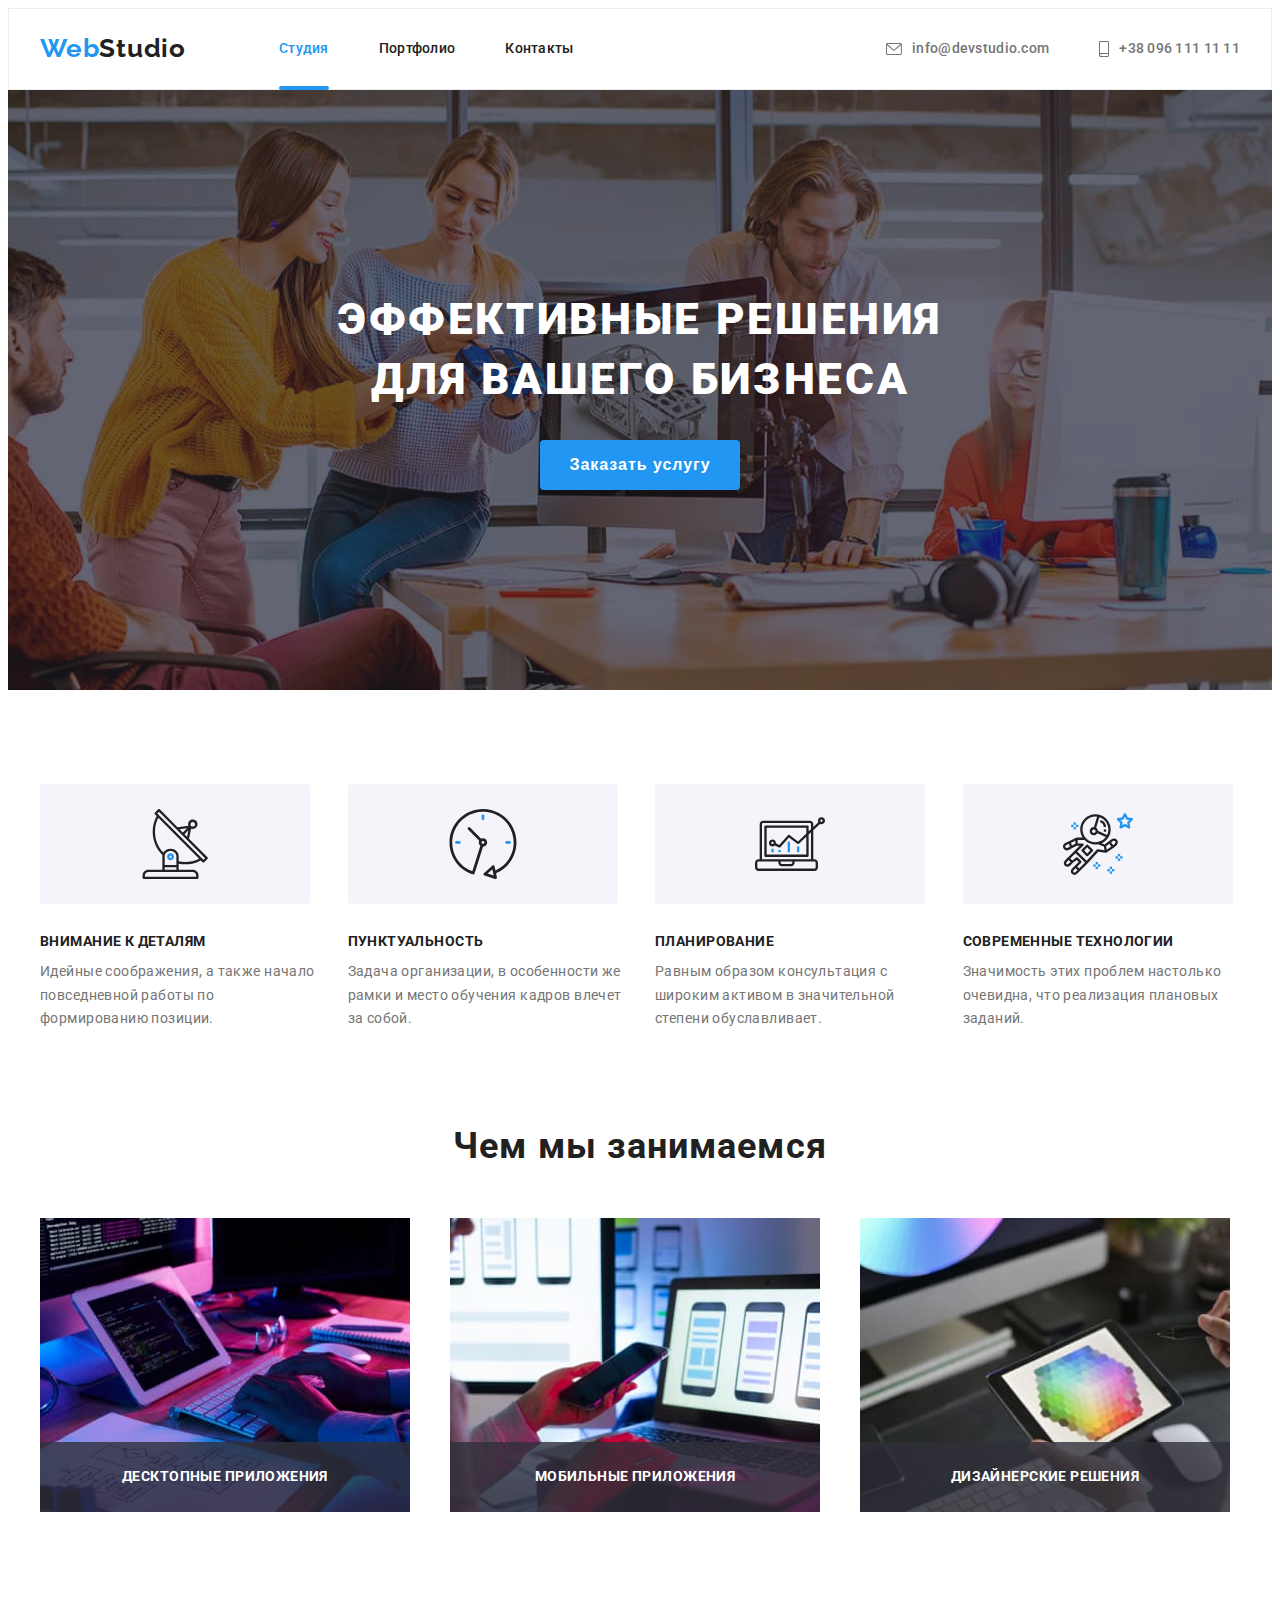
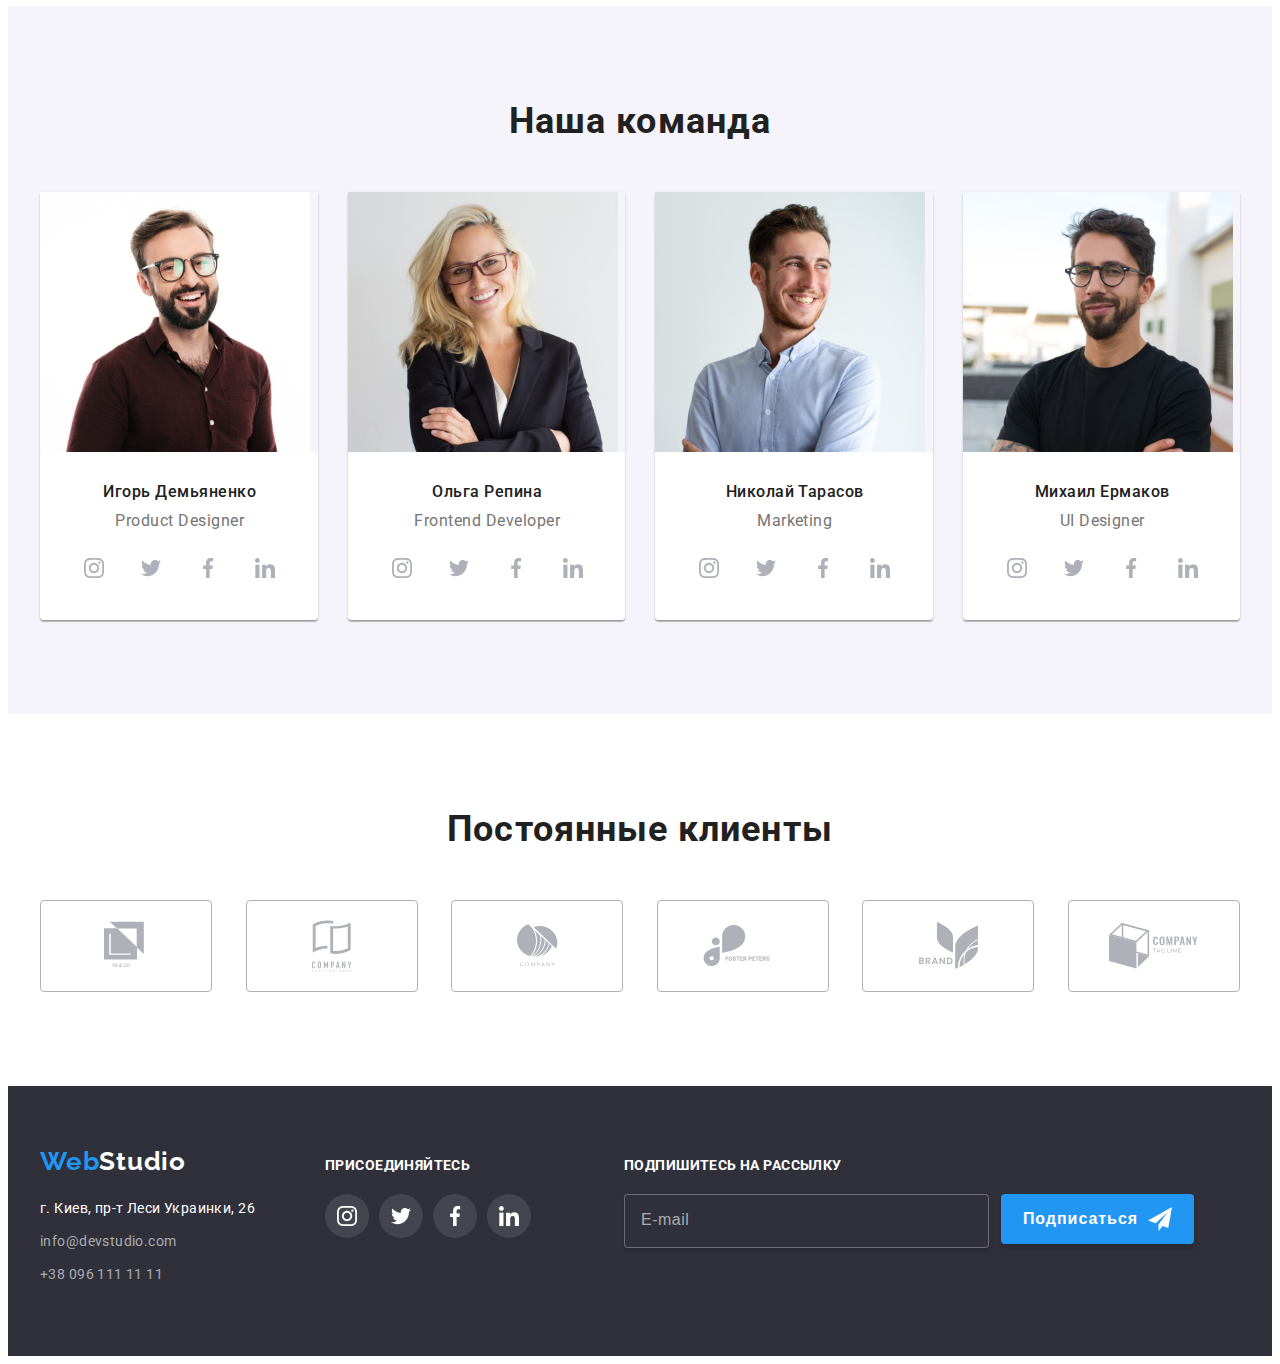
==== index.html @ f20539b7 "ДЗ 8" ====
<!DOCTYPE html>
<html lang="ru">

<head>
    <meta charset="UTF-8">
    <meta name="viewport" content="width=device-width, initial-scale=1.0" />
    <title>Вебстудия</title>
    <link rel="preconnect" href="https://fonts.gstatic.com">
    <link href="https://fonts.googleapis.com/css2?family=Raleway:wght@700&family=Roboto:wght@400;500;700;900&display=swap"
        rel="stylesheet">
    <link rel="stylesheet" href="https://cdnjs.cloudflare.com/ajax/libs/modern-normalize/1.0.0/modern-normalize.min.css"
        integrity="sha512-ISS7cAi1PEhQ8jnbJpJZMd29NlhNj4AWYyLOSp2CE/CsHxTCu+r+t0D2yoJudVrd0/8fTVPUVDzY5Tvli75u/g=="
        crossorigin="anonymous" />
    <link rel="stylesheet" href="./css/main.min.css">
</head>

<body>
    <!--Шапка сайта-->
    <header class="header">
        <div class="header-container container">
            <nav class="navigation">
                <a class="logo logo_theme_light link" href="/" lang="en"><span class="logo_accent-text">Web</span>Studio</a>
                    <ul class="menu list">
                        <li class="menu__item"><a class="menu__link menu__link_current link" href="">Студия</a></li>
                        <li class="menu__item"><a class="menu__link link" href="./portfolio.html">Портфолио</a></li>
                        <li class="menu__item"><a class="menu__link link" href="">Контакты</a></li>
                    </ul>
            </nav>
                <ul class="contact-list list">
                    <li class="contact-list__item menu__item">
                        <a class="contact-list__link link" href="mailto:info@devstudio.com">
                            <svg class="contact-list__logo" width="16px" height="12px">
                                <use href="./images/icons.svg#icon-mail"></use>
                            </svg>  info@devstudio.com</a>
                    </li>
                    <li class="contact-list__item menu__item">
                        <a class="contact-list__link link" href="tel:+380961111111">
                            <svg class="contact-list__logo" width="10px" height="16px">
                                <use href="./images/icons.svg#icon-tel"></use>
                            </svg >  +38 096 111 11 11</a>
                    </li>
                </ul>
        </div>
    </header>
    <main>
        <!--Hero-->
        <section class="hero">
                <div class="container">
                    <h1 class="hero__title">Эффективные решения для вашего бизнеса</h1>
                    <button class="hero__btn button" type="button" data-modal-open>Заказать услугу</button>
                </div>
        </section>
        <!--Преимущества-->
        <section class="features">
            <div class="container">
                <h2 class="visually-hidden">Преимущества</h2>
                <ul class="features__list list">
                    <li class="features__item">
                        <div class="features__icon">
                            <svg class="features__logo">
                                <use href="./images/icons.svg#icon-satellite"></use>
                            </svg>
                        </div>
                        <h3 class="features__subtitle">Внимание к деталям</h3>
                        <p class="features__description">Идейные соображения, а также начало повседневной работы по формированию позиции.</p>
                    </li>
                    <li class="features__item">
                        <div class="features__icon">
                            <svg class="features__logo">
                                <use href="./images/icons.svg#icon-clock"></use>
                            </svg>
                        </div>
                        <h3 class="features__subtitle">Пунктуальность</h3>
                        <p class="features__description">Задача организации, в особенности же рамки и место обучения кадров влечет за собой.</p>
                    </li>
                    <li class="features__item">
                        <div class="features__icon">
                            <svg class="features__logo">
                                <use href="./images/icons.svg#icon-diagram"></use>
                            </svg>
                        </div>
                        <h3 class="features__subtitle">Планирование</h3>
                        <p class="features__description">Равным образом консультация с широким активом в значительной степени обуславливает.</p>
                    </li>
                    <li class="features__item">
                        <div class="features__icon">
                            <svg class="features__logo">
                                <use href="./images/icons.svg#icon-astronaut"></use>
                            </svg>
                        </div>
                        <h3 class="features__subtitle">Современные технологии</h3>
                        <p class="features__description">Значимость этих проблем настолько очевидна, что реализация плановых заданий.</p>
                    </li>
                </ul>
            </div>
        </section>
        <!--Чем мы занимаемся-->
        <section class="services">
            <div class="container">
                <h2 class="services__title title">Чем мы занимаемся</h2>
                    <ul class="services__list list">
                        <li class="services__item">
                            <div class="services__card">
                                <img class="services__img" src="./images/img.jpg" alt="Разработчик пишет код" width="370" height="294">
                                <p class="services__text">Десктопные приложения</p>
                            </div>
                        </li>
                        <li class="services__item">
                            <div class="services__card">
                                <img class="services__img" src="./images/img(1).jpg" alt="Разработчик адаптирует код для телефона" width="370" height="294">
                                <p class="services__text">Мобильные приложения</p>
                            </div>
                        </li>
                        <li class="services__item">
                            <div class="services__card">
                                <img class="services__img" src="./images/img(2).jpg" alt="Разработчик адаптирует код для планшета" width="370" height="294">
                                <p class="services__text">Дизайнерские решения</p>
                            </div>
                        </li>
                    </ul>
            </div>
        </section>
        <!--Наша команда-->
        <section class="team">
            <div class="container">
                <h2 class="team__title title">Наша команда</h2>
                <ul class="team__list list">
                    <li class="team__item">
                        <img class="team__img" src="./images/img(3).jpg" alt="Игорь" width="270" height="260">
                            <div class="card-employee">
                                <h3 class="card-employee__title">Игорь Демьяненко</h3>
                                <p class="card-employee__text" lang="en">Product Designer</p>
                                <ul class="social-list list">
                                    <li class="social-list__item">
                                        <a href="" class="social-list__link">
                                            <svg class="social-list__icon" width="20px" height="20px">
                                                <use href="./images/icons.svg#icon-instagram"></use>
                                            </svg>
                                        </a>
                                    </li>
                                    <li class="social-list__item">
                                        <a href="" class="social-list__link">
                                            <svg class="social-list__icon" width="20px" height="20px">
                                                <use href="./images/icons.svg#icon-twitter"></use>
                                            </svg>
                                        </a>
                                    </li>
                                    <li class="social-list__item">
                                        <a href="" class="social-list__link">
                                            <svg class="social-list__icon" width="20px" height="20px">
                                                <use href="./images/icons.svg#icon-facebook"></use>
                                            </svg>
                                        </a>
                                    </li>
                                    <li class="social-list__item">
                                        <a href="" class="social-list__link">
                                            <svg class="social-list__icon" width="20px" height="20px">
                                                <use href="./images/icons.svg#icon-linkedin"></use>
                                            </svg>
                                        </a>
                                    </li>
                                </ul>
                            </div>
                    </li>
                    <li class="team__item">
                        <img class="team__img" src="./images/img(4).jpg" alt="Ольга" width="270" height="260">
                            <div class="card-employee">
                                <h3 class="card-employee__title">Ольга Репина</h3>
                                <p class="card-employee__text" lang="en">Frontend Developer</p>
                                <ul class="social-list list">
                                    <li class="social-list__item">
                                        <a href="" class="social-list__link">
                                            <svg class="social-list__icon" width="20px" height="20px">
                                                <use href="./images/icons.svg#icon-instagram"></use>
                                            </svg>
                                        </a>
                                    </li>
                                    <li class="social-list__item">
                                        <a href="" class="social-list__link">
                                            <svg class="social-list__icon" width="20px" height="20px">
                                                <use href="./images/icons.svg#icon-twitter"></use>
                                            </svg>
                                        </a>
                                    </li>
                                    <li class="social-list__item">
                                        <a href="" class="social-list__link">
                                            <svg class="social-list__icon" width="20px" height="20px">
                                                <use href="./images/icons.svg#icon-facebook"></use>
                                            </svg>
                                        </a>
                                    </li>
                                    <li class="social-list__item">
                                        <a href="" class="social-list__link">
                                            <svg class="social-list__icon" width="20px" height="20px">
                                                <use href="./images/icons.svg#icon-linkedin"></use>
                                            </svg>
                                        </a>
                                    </li>
                                </ul>
                            </div>
                    </li>
                    <li class="team__item">
                        <img class="team__img" src="./images/img(5).jpg" alt="Николай" width="270" height="260">
                            <div class="card-employee">
                                <h3 class="card-employee__title">Николай Тарасов</h3>
                                <p class="card-employee__text" lang="en">Marketing</p>
                                <ul class="social-list list">
                                    <li class="social-list__item">
                                        <a href="" class="social-list__link">
                                            <svg class="social-list__icon" width="20px" height="20px">
                                                <use href="./images/icons.svg#icon-instagram"></use>
                                            </svg>
                                        </a>
                                    </li>
                                    <li class="social-list__item">
                                        <a href="" class="social-list__link">
                                            <svg class="social-list__icon" width="20px" height="20px">
                                                <use href="./images/icons.svg#icon-twitter"></use>
                                            </svg>
                                        </a>
                                    </li>
                                    <li class="social-list__item">
                                        <a href="" class="social-list__link">
                                            <svg class="social-list__icon" width="20px" height="20px">
                                                <use href="./images/icons.svg#icon-facebook"></use>
                                            </svg>
                                        </a>
                                    </li>
                                    <li class="social-list__item">
                                        <a href="" class="social-list__link">
                                            <svg class="social-list__icon" width="20px" height="20px">
                                                <use href="./images/icons.svg#icon-linkedin"></use>
                                            </svg>
                                        </a>
                                    </li>
                                </ul>
                            </div>
                    </li>
                    <li class="team__item">
                        <img class="team__img" src="./images/img(6).jpg" alt="Михаил" width="270" height="260">
                            <div class="card-employee">
                                <h3 class="card-employee__title">Михаил Ермаков</h3>
                                <p class="card-employee__text" lang="en">UI Designer</p>
                                <ul class="social-list list">
                                    <li class="social-list__item">
                                        <a href="" class="social-list__link">
                                            <svg class="social-list__icon" width="20px" height="20px">
                                                <use href="./images/icons.svg#icon-instagram"></use>
                                            </svg>
                                        </a>
                                    </li>
                                    <li class="social-list__item">
                                        <a href="" class="social-list__link">
                                            <svg class="social-list__icon" width="20px" height="20px">
                                                <use href="./images/icons.svg#icon-twitter"></use>
                                            </svg>
                                        </a>
                                    </li>
                                    <li class="social-list__item">
                                        <a href="" class="social-list__link">
                                            <svg class="social-list__icon" width="20px" height="20px">
                                                <use href="./images/icons.svg#icon-facebook"></use>
                                            </svg>
                                        </a>
                                    </li>
                                    <li class="social-list__item">
                                        <a href="" class="social-list__link">
                                            <svg class="social-list__icon" width="20px" height="20px">
                                                <use href="./images/icons.svg#icon-linkedin"></use>
                                            </svg>
                                        </a>
                                    </li>
                                </ul>
                            </div>
                    </li>
                </ul>
            </div>
        </section>
        <!--Постояныые клиенты-->
        <section class="clients">
            <div class="container">
                <h2 class="clients__title title">Постоянные клиенты</h2>
                <ul class="clients__list list">
                    <li class="clients__item">
                        <a class="clients__link link" href="">
                            <svg class="clients__logo" width="44px" height="50px">
                                <use href="./images/icons.svg#icon-logo-1"></use>
                            </svg>
                        </a>
                    </li>
                    <li class="clients__item">
                        <a class="clients__link link" href="">
                            <svg class="clients__logo" width="40px" height="52px">
                                <use href="./images/icons.svg#icon-logo-2"></use>
                            </svg>
                        </a>
                    </li>
                    <li class="clients__item">
                        <a class="clients__link link" href="">
                            <svg class="clients__logo" width="41px" height="43px">
                                <use href="./images/icons.svg#icon-logo-3"></use>
                            </svg>
                        </a>
                    </li>
                    <li class="clients__item">
                        <a class="clients__link link" href="">
                            <svg class="clients__logo" width="80px" height="42px">
                                <use href="./images/icons.svg#icon-logo-4"></use>
                            </svg>
                        </a>
                    </li>
                    <li class="clients__item">
                        <a class="clients__link link" href="">
                            <svg class="clients__logo" width="59px" height="47px">
                                <use href="./images/icons.svg#icon-logo-5"></use>
                            </svg>
                        </a>
                    </li>
                    <li class="clients__item">
                        <a class="clients__link link" href="">
                            <svg class="clients__logo" width="89px" height="46px">
                                <use href="./images/icons.svg#icon-logo-6"></use>
                            </svg>
                        </a>
                    </li>
                </ul>
            </div>
        </section>
    </main>
    <!--Подвал сайта-->
    <footer class="footer">
        <div class="footer-container container">
            <div class="contacts-section">
                <a class="logo logo_theme_dark link" href="" lang="en"><span class="logo_accent-text">Web</span>Studio</a>
                <address class="address">
                    <ul class="address__list list">
                        <li class="address__item"><a class="address__link address__link_theme-light link" href="https://goo.gl/maps/LXZm2R2SJm3Z9BvE9">г. Киев, пр-т Леси Украинки, 26</a></li>
                        <li class="address__item"><a class="address__link link" href="mailto:info@devstudio.com" lang="en">info@devstudio.com</a></li>
                        <li class="address__item"><a class="address__link link" href="tel:+380961111111">+38 096 111 11 11</a></li>
                    </ul>
                </address> 
            </div>
            <div class="footer-social-list">
                <p class="footer-social-list__text">присоединяйтесь</p>
                <ul class="social-list list">
                    <li class="social-list__item">
                        <a href="" class="social-list__link footer-social-list__link">
                            <svg class="social-list__icon" width="20px" height="20px">
                                <use href="./images/icons.svg#icon-instagram"></use>
                            </svg>
                        </a>
                    </li>
                    <li class="social-list__item">
                        <a href="" class="social-list__link footer-social-list__link">
                            <svg class="social-list__icon" width="20px" height="20px">
                                <use href="./images/icons.svg#icon-twitter"></use>
                            </svg>
                        </a>
                    </li>
                    <li class="social-list__item">
                        <a href="" class="social-list__link footer-social-list__link">
                            <svg class="social-list__icon" width="20px" height="20px">
                                <use href="./images/icons.svg#icon-facebook"></use>
                            </svg>
                        </a>
                    </li>
                    <li class="social-list__item">
                        <a href="" class="social-list__link footer-social-list__link">
                            <svg class="social-list__icon" width="20px" height="20px">
                                <use href="./images/icons.svg#icon-linkedin"></use>
                            </svg>
                        </a>
                    </li>
                </ul>
            </div>
            <div class="form-field">
                <b class="form-field__text">Подпишитесь на рассылку</b>
                <form action="#" class="footer-form">
                    <input type="email" name="footer-user-mail" class="footer-form__input" placeholder="E-mail" required>
                    <button type="submit" class="footer-form__btn hero__btn button">
                        Подписаться
                        <svg class="footer-form__icon" width="24px" height="24px">
                            <use href="./images/icons.svg#icon-send"></use>
                        </svg>
                    </button>
                </form>
            </div>
        </div>
    </footer>
    <div class="backdrop is-hidden" data-modal>
        <div class="modal">
            <button type="button" class="modal__btn-close" data-modal-close>
                <svg class="modal__icon" width="11px" height="11px">
                    <use href="./images/icons.svg#icon-close"></use>
                </svg>
            </button>
            <b class="modal__text">Оставьте свои данные, мы вам перезвоним</b>
            <form action="#" class="modal-form">
                <label class="modal-form__field">
                    Имя
                    <span class="modal-form__input-wrapper">
                        <input type="text" name="user-name" class="modal-form__input" required minlength="2">
                        <svg class="modal-form__icon" width="18px" height="18px">
                            <use href="./images/icons.svg#icon-form-name"></use>
                        </svg>
                    </span>
                </label>
                <label class="modal-form__field">
                    Телефон
                    <span class="modal-form__input-wrapper">
                        <input type="tel" name="user-phone" class="modal-form__input" required pattern="[0-9]{3}-[0-9]{3}-[0-9]{2}-[0-9]{2}"
                            title="096-111-11-11">
                        <svg class="modal-form__icon" width="18px" height="18px">
                            <use href="./images/icons.svg#icon-form-phone"></use>
                        </svg>
                    </span>
                </label>
                <label class="modal-form__field">
                    Почта
                    <span class="modal-form__input-wrapper">
                        <input type="email" name="user-mail" class="modal-form__input" required>
                        <svg class="modal-form__icon" width="18px" height="18px">
                            <use href="./images/icons.svg#icon-form-email"></use>
                        </svg>
                    </span>
                </label>
                <label class="modal-form__field">
                    Комментарий
                    <textarea name="user-message" class="modal-form__message" placeholder="Введите текст"></textarea>
                </label>
                <input type="checkbox" id="user-term" name="user-term" class="modal-form__term visually-hidden">
                <label for="user-term" class="modal-form__check-desc">Соглашаюсь с рассылкой и принимаю <a href="" class="modal-form__link">Условия договора</a></label>
                <button type="submit" class="modal-form__btn hero__btn button">Отправить</button>
            </form>
        </div>
    </div>
    <script src="./js/modal.js"></script>
</body>
</html>
---- css/main.min.css ----
:root{--main-font: "Roboto", sans-serif;--secondary-font: "Raleway", sans-serif;--accent-color: #2196f3;--footer-color: #2f303a;--background-color: #ffffff;--font-color: #212121;--description-color: #757575;--secondary-background: #f5f4fa;--adress-color: rgba(255, 255, 255, 0.6);--border-cards: #eeeeee;--accent-padding-top: 94px;--accent-padding-bottom: 94px;--color-link: #afb1b8;--color-footer-link: rgba(255, 255, 255, 0.1);--color-border-header: #ececec;--color-hover-btn: #188ce8}.visually-hidden{position:absolute !important;clip:rect(1px 1px 1px 1px);clip:rect(1px, 1px, 1px, 1px);padding:0 !important;border:0 !important;height:1px !important;width:1px !important;overflow:hidden}body{font-family:var(--main-font);background-color:var(--background-color)}h1,h2,h3,h4,h5,h6,p{margin:0}ul,ol{margin:0;padding:0}img{display:block}.link{text-decoration:none}.list{list-style:none}.address{font-style:normal}.title{font-weight:700;font-size:36px;line-height:1.17;letter-spacing:0.03em;color:var(--font-color);text-align:center;margin-bottom:50px}.container{width:1200px;margin:0 auto;padding-left:15px;padding-right:15px}.logo{font-family:var(--secondary-font);font-weight:700;font-size:26px;line-height:1.19;letter-spacing:0.03em}.logo_theme_light{padding-top:24px;padding-bottom:25px;margin-right:93px;color:var(--font-color)}.logo_theme_dark{color:var(--background-color)}.logo_accent-text{color:var(--accent-color)}.button{font-size:16px;line-height:1.88;letter-spacing:0.06em;cursor:pointer;border:none;border-radius:4px}.social-list{display:flex;align-items:center;justify-content:space-between;margin-top:16px}.social-list__link{display:flex;justify-content:center;align-items:center;border-radius:50%;width:44px;height:44px;background-color:var(--background-color);fill:var(--color-link);transition:fill 250ms cubic-bezier(0.4, 0, 0.2, 1),background-color 250ms cubic-bezier(0.4, 0, 0.2, 1)}.social-list__link:hover,.social-list__link:focus{fill:var(--background-color);background-color:var(--accent-color)}.backdrop{position:fixed;top:0;left:0;width:100vw;height:100vh;background-color:rgba(0,0,0,0.2);transition:all 250ms cubic-bezier(0.4, 0, 0.2, 1)}.is-hidden{opacity:0;visibility:hidden;pointer-events:none}.modal{position:absolute;top:50%;left:50%;padding:40px;transform:translate(-50%, -50%);height:581px;width:528px;border-radius:4px;background-color:var(--background-color);box-shadow:0px 4px 4px rgba(0,0,0,0.25),0px 1px 3px rgba(0,0,0,0.12),0px 1px 1px rgba(0,0,0,0.14),0px 2px 1px rgba(0,0,0,0.2)}.modal__btn-close{position:absolute;top:8px;right:8px;width:30px;height:30px;background-color:var(--background-color);border:1px solid rgba(0,0,0,0.1);border-radius:50%;cursor:pointer;transition:fill 250ms cubic-bezier(0.4, 0, 0.2, 1)}.modal__btn-close:hover,.modal__btn-close:focus{fill:var(--accent-color)}.modal__text{font-size:20px;font-weight:700;line-height:1.15;letter-spacing:0.03em;text-align:center;color:var(--font-color);padding-bottom:2px}.modal-form{display:flex;flex-direction:column}.modal-form__field{font-size:12px;line-height:1.17;letter-spacing:0.01em;color:var(--description-color);margin-top:10px}.modal-form__input-wrapper{display:block;position:relative;margin-top:4px}.modal-form__input{width:100%;height:40px;border:1px solid rgba(33,33,33,0.2);border-radius:4px;padding-left:42px;transition:border-color 250ms cubic-bezier(0.4, 0, 0.2, 1)}.modal-form__input:focus{outline:none;border-color:var(--accent-color)}.modal-form__icon{position:absolute;display:block;top:50%;left:12px;transform:translateY(-50%);transition:fill 250ms cubic-bezier(0.4, 0, 0.2, 1)}.modal-form__input:focus+.modal-form__icon{fill:var(--accent-color)}.modal-form__message{width:100%;height:120px;border:1px solid rgba(33,33,33,0.2);border-radius:4px;padding:12px 16px;resize:none;margin-top:4px;transition:border-color 250ms cubic-bezier(0.4, 0, 0.2, 1)}.modal-form__message:focus{outline:none;border-color:var(--accent-color)}.modal-form__message::placeholder{font-size:12px;font-weight:400;line-height:1.17;letter-spacing:0.01em;color:rgba(117,117,117,0.5)}.modal-form__check-desc{font-size:14px;line-height:1.71;letter-spacing:0.03em;color:var(--description-color);margin-top:20px;text-align:center}.modal-form__check-desc::before{display:inline-block;content:"";width:16px;height:15px;border:2px solid var(--font-color);border-radius:4px;cursor:pointer;margin-right:8px;transition:border 250ms cubic-bezier(0.4, 0, 0.2, 1)}.modal-form__term:checked+.modal-form__check-desc::before{background-image:url(../images/icon-check.svg);background-color:var(--accent-color);background-position:center;border-color:var(--accent-color);box-shadow:0px 1px 3px rgba(0,0,0,0.12),0px 1px 1px rgba(0,0,0,0.14),0px 2px 1px rgba(0,0,0,0.2)}.modal-form__term:focus+.modal-form__check-desc::before{border:2px solid var(--accent-color)}.modal-form__btn{align-self:center;margin-top:30px}.modal-form__btn:hover,.modal-form__btn:focus{background-color:var(--color-hover-btn)}.modal-form__link{color:var(--accent-color)}.header{border:1px solid var(--color-border-header)}.header-container{display:flex;align-items:center}.navigation{display:flex;align-items:center}.menu{display:flex;align-items:center}.menu__item{position:relative}.menu__item:not(:last-child){margin-right:50px}.menu__link{font-weight:500;font-size:14px;line-height:1.14;letter-spacing:0.02em;color:var(--font-color);padding:32px 0px;display:block;transition:color 250ms cubic-bezier(0.4, 0, 0.2, 1)}.menu__link:hover,.menu__link:focus{color:var(--accent-color)}.menu__link_current{color:var(--accent-color)}.menu__link_current::after{content:"";display:block;position:absolute;left:0;bottom:-1.5px;width:100%;height:4px;background-color:var(--accent-color);border-radius:4px}.contact-list{display:flex;justify-content:center;align-items:center;margin-left:auto}.contact-list__link{display:flex;align-items:center;font-weight:500;font-size:14px;line-height:1.14;letter-spacing:0.02em;color:var(--description-color);padding:32px 0px;transition:color 250ms cubic-bezier(0.4, 0, 0.2, 1)}.contact-list__link:hover,.contact-list__link:focus{color:var(--accent-color)}.contact-list__logo{margin-right:10px;fill:var(--description-color);transition:fill 250ms cubic-bezier(0.4, 0, 0.2, 1)}.contact-list__link:hover .contact-list__logo,.contact-list__link:focus .contact-list__logo{fill:var(--accent-color)}.hero{background-color:var(--footer-color);max-width:1600px;padding-top:200px;padding-bottom:200px;text-align:center;margin-left:auto;margin-right:auto;background-image:linear-gradient(rgba(47,48,58,0.4), rgba(47,48,58,0.4)),url(../images/bg-hero.jpg);background-position:center;background-repeat:no-repeat;background-size:cover;background-color:var(--footer-color)}.hero__title{font-weight:900;font-size:44px;line-height:1.36;letter-spacing:0.06em;color:var(--background-color);text-transform:uppercase;width:696px;margin:0 auto;margin-bottom:30px}.hero__btn{display:inline-block;font-weight:700;background-color:var(--accent-color);color:var(--background-color);height:50px;width:200px;left:700px;top:430px;box-shadow:0px 4px 4px 0px rgba(0,0,0,0.15);transition:background-color 250ms cubic-bezier(0.4, 0, 0.2, 1)}.hero__btn:hover,.hero__btn:focus{background-color:var(--color-hover-btn)}.features{padding-top:var(--accent-padding-top);padding-bottom:47px}.features__list{display:flex;align-items:center;margin-left:-30px;margin-top:-30px}.features__item{flex-basis:calc(100% / 4 - 30px);margin-left:30px;margin-top:30px}.features__icon{display:flex;justify-content:center;align-items:center;width:270px;height:120px;background:var(--secondary-background);border-radius:4px;margin-bottom:30px}.features__logo{height:70px;width:70px}.features__subtitle{text-transform:uppercase;font-weight:700;font-size:14px;line-height:1.14;letter-spacing:0.03em;color:var(--font-color);margin-bottom:10px}.features__description{font-size:14px;line-height:1.71;letter-spacing:0.03em;color:var(--description-color)}.services{padding-top:47px;padding-bottom:var(--accent-padding-bottom)}.services__list{display:flex;align-items:center;margin-left:-30px;margin-top:-30px}.services__item{flex-basis:calc(100% / 3 - 30px);margin-left:30px;margin-top:30px}.services__card{position:relative}.services__text{display:flex;justify-content:center;align-items:center;position:absolute;width:370px;height:70px;bottom:0;left:0;background-color:rgba(47,48,58,0.8);color:var(--background-color);font-size:14px;font-weight:700;line-height:1.14;letter-spacing:0.03em;text-transform:uppercase}.team{background-color:var(--secondary-background);padding-top:94px;padding-bottom:var(--accent-padding-bottom)}.team__list{display:flex;align-items:center;margin-left:-30px;margin-top:-30px}.team__item{flex-basis:calc(100% / 4 - 30px);margin-left:30px;margin-top:30px;box-shadow:0px 1px 3px rgba(0,0,0,0.12),0px 1px 1px rgba(0,0,0,0.14),0px 2px 1px rgba(0,0,0,0.2);border-radius:0px 0px 4px 4px}.card-employee{padding:30px 30px 30px 32px;text-align:center;background-color:var(--background-color);border-radius:4px}.card-employee__title{font-weight:500;font-size:16px;line-height:1.19;letter-spacing:0.03em;color:var(--font-color);margin-bottom:10px}.card-employee__text{font-size:16px;line-height:1.19;letter-spacing:0.03em;color:var(--description-color)}.clients{padding-top:var(--accent-padding-top);padding-bottom:var(--accent-padding-bottom)}.clients__list{display:flex;justify-content:space-between;align-items:center;margin-top:50px}.clients__link{display:flex;justify-content:center;align-items:center;width:170px;height:90px;background-color:var(--background-color);border:1px solid var(--color-link);border-radius:4px;fill:var(--color-link);transition:fill 250ms cubic-bezier(0.4, 0, 0.2, 1),border 250ms cubic-bezier(0.4, 0, 0.2, 1)}.clients__link:hover,.clients__link:focus{border:1px solid var(--accent-color);fill:var(--accent-color)}.footer{background-color:var(--footer-color);padding-top:60px;padding-bottom:60px}.footer-container{display:flex;align-items:baseline}.address__list{margin-top:20px}.address__item{margin-bottom:9px}.address__link{font-size:14px;line-height:1.71;letter-spacing:0.03em;color:var(--adress-color);transition:color 250ms cubic-bezier(0.4, 0, 0.2, 1)}.address__link:hover,.address__link:focus{color:var(--accent-color)}.address__link_theme-light{color:var(--background-color);transition:color 250ms cubic-bezier(0.4, 0, 0.2, 1)}.address__link_theme-light:hover,.address__link_theme-light:focus{color:var(--accent-color)}.footer-social-list{width:206px;height:80px;margin-left:70px}.footer-social-list__text{font-size:14px;font-weight:700;line-height:1.14;letter-spacing:0.03em;color:var(--background-color);margin-bottom:20px;text-transform:uppercase}.footer-social-list__link{background-color:var(--color-footer-link);fill:var(--background-color)}.form-field{height:86px;width:570px;margin-left:93px}.form-field__text{display:block;font-size:14px;font-weight:700;line-height:1.14;letter-spacing:0.03em;color:var(--background-color);text-transform:uppercase}.footer-form{display:flex;margin-top:20px}.footer-form__input{width:358px;height:50px;border:1px solid rgba(255,255,255,0.3);box-shadow:0px 4px 4px rgba(0,0,0,0.15);border-radius:4px;background-color:var(--footer-color);margin-right:12px;padding-left:16px;color:var(--adress-color)}.footer-form__input::placeholder{font-size:16px;font-weight:400;line-height:1.25;letter-spacing:0.03em;color:var(--adress-color)}.footer-form__btn{display:flex;justify-content:center;align-items:center}.footer-form__icon{fill:var(--background-color);margin-left:10px}
/*# sourceMappingURL=main.min.css.map */
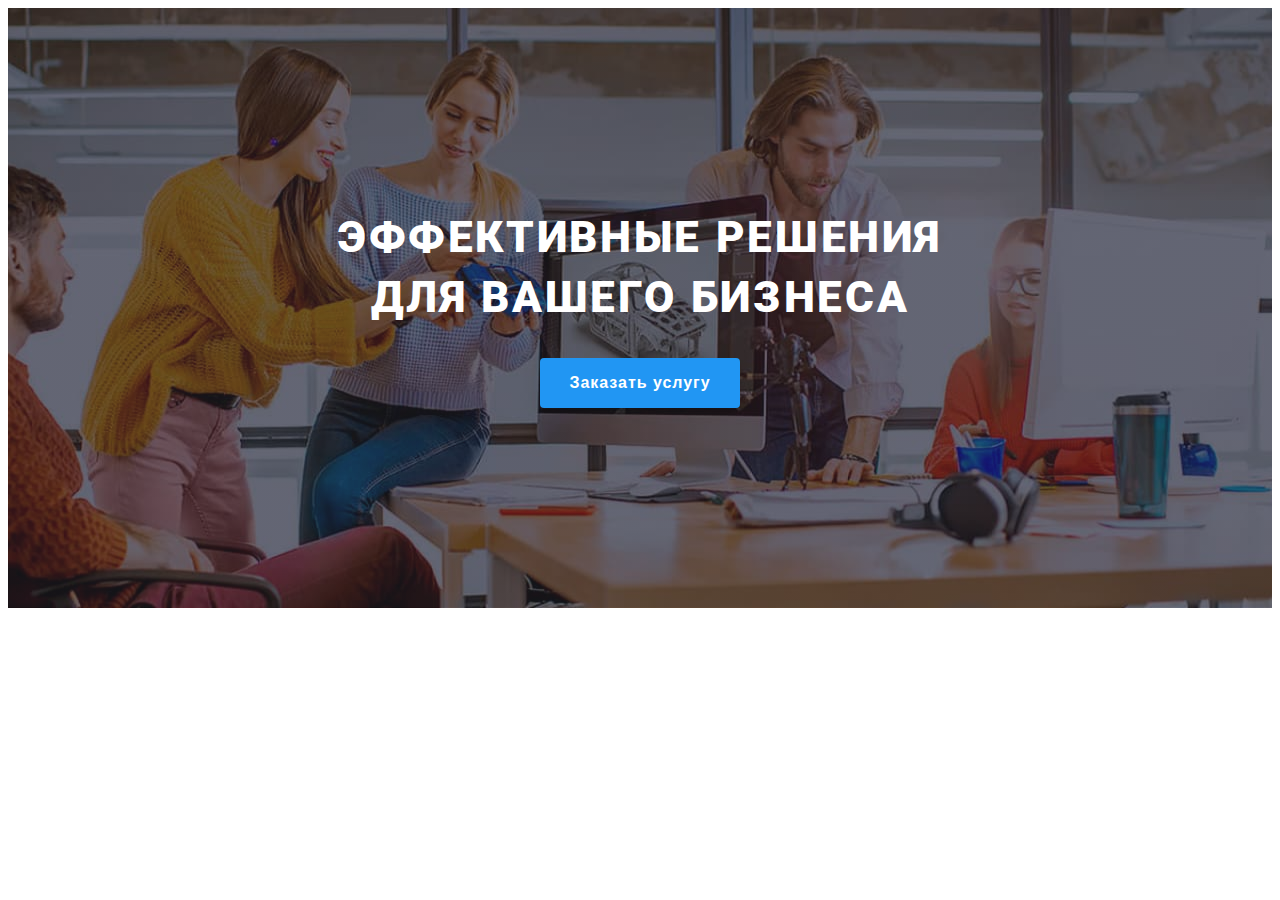
==== commit ddbbbc6b: "ДЗ 8" ====
--- a/index.html
+++ b/index.html
@@ -16,7 +16,7 @@
 
 <body>
     <!--Шапка сайта-->
-    <header class="header">
+    <!-- <header class="header">
         <div class="header-container container">
             <nav class="navigation">
                 <a class="logo logo_theme_light link" href="/" lang="en"><span class="logo_accent-text">Web</span>Studio</a>
@@ -41,7 +41,7 @@
                     </li>
                 </ul>
         </div>
-    </header>
+    </header> -->
     <main>
         <!--Hero-->
         <section class="hero">
@@ -51,7 +51,7 @@
                 </div>
         </section>
         <!--Преимущества-->
-        <section class="features">
+        <!-- <section class="features">
             <div class="container">
                 <h2 class="visually-hidden">Преимущества</h2>
                 <ul class="features__list list">
@@ -93,9 +93,9 @@
                     </li>
                 </ul>
             </div>
-        </section>
+        </section> -->
         <!--Чем мы занимаемся-->
-        <section class="services">
+        <!-- <section class="services">
             <div class="container">
                 <h2 class="services__title title">Чем мы занимаемся</h2>
                     <ul class="services__list list">
@@ -119,9 +119,9 @@
                         </li>
                     </ul>
             </div>
-        </section>
+        </section> -->
         <!--Наша команда-->
-        <section class="team">
+        <!-- <section class="team">
             <div class="container">
                 <h2 class="team__title title">Наша команда</h2>
                 <ul class="team__list list">
@@ -275,9 +275,9 @@
                     </li>
                 </ul>
             </div>
-        </section>
+        </section> -->
         <!--Постояныые клиенты-->
-        <section class="clients">
+        <!-- <section class="clients">
             <div class="container">
                 <h2 class="clients__title title">Постоянные клиенты</h2>
                 <ul class="clients__list list">
@@ -326,9 +326,9 @@
                 </ul>
             </div>
         </section>
-    </main>
+    </main> -->
     <!--Подвал сайта-->
-    <footer class="footer">
+    <!-- <footer class="footer">
         <div class="footer-container container">
             <div class="contacts-section">
                 <a class="logo logo_theme_dark link" href="" lang="en"><span class="logo_accent-text">Web</span>Studio</a>
@@ -386,8 +386,8 @@
                 </form>
             </div>
         </div>
-    </footer>
-    <div class="backdrop is-hidden" data-modal>
+    </footer> -->
+    <!-- <div class="backdrop is-hidden" data-modal>
         <div class="modal">
             <button type="button" class="modal__btn-close" data-modal-close>
                 <svg class="modal__icon" width="11px" height="11px">
@@ -433,7 +433,7 @@
                 <button type="submit" class="modal-form__btn hero__btn button">Отправить</button>
             </form>
         </div>
-    </div>
+    </div> -->
     <script src="./js/modal.js"></script>
 </body>
 </html>--- a/css/main.min.css
+++ b/css/main.min.css
@@ -1,2 +1,2 @@
-:root{--main-font: "Roboto", sans-serif;--secondary-font: "Raleway", sans-serif;--accent-color: #2196f3;--footer-color: #2f303a;--background-color: #ffffff;--font-color: #212121;--description-color: #757575;--secondary-background: #f5f4fa;--adress-color: rgba(255, 255, 255, 0.6);--border-cards: #eeeeee;--accent-padding-top: 94px;--accent-padding-bottom: 94px;--color-link: #afb1b8;--color-footer-link: rgba(255, 255, 255, 0.1);--color-border-header: #ececec;--color-hover-btn: #188ce8}.visually-hidden{position:absolute !important;clip:rect(1px 1px 1px 1px);clip:rect(1px, 1px, 1px, 1px);padding:0 !important;border:0 !important;height:1px !important;width:1px !important;overflow:hidden}body{font-family:var(--main-font);background-color:var(--background-color)}h1,h2,h3,h4,h5,h6,p{margin:0}ul,ol{margin:0;padding:0}img{display:block}.link{text-decoration:none}.list{list-style:none}.address{font-style:normal}.title{font-weight:700;font-size:36px;line-height:1.17;letter-spacing:0.03em;color:var(--font-color);text-align:center;margin-bottom:50px}.container{width:1200px;margin:0 auto;padding-left:15px;padding-right:15px}.logo{font-family:var(--secondary-font);font-weight:700;font-size:26px;line-height:1.19;letter-spacing:0.03em}.logo_theme_light{padding-top:24px;padding-bottom:25px;margin-right:93px;color:var(--font-color)}.logo_theme_dark{color:var(--background-color)}.logo_accent-text{color:var(--accent-color)}.button{font-size:16px;line-height:1.88;letter-spacing:0.06em;cursor:pointer;border:none;border-radius:4px}.social-list{display:flex;align-items:center;justify-content:space-between;margin-top:16px}.social-list__link{display:flex;justify-content:center;align-items:center;border-radius:50%;width:44px;height:44px;background-color:var(--background-color);fill:var(--color-link);transition:fill 250ms cubic-bezier(0.4, 0, 0.2, 1),background-color 250ms cubic-bezier(0.4, 0, 0.2, 1)}.social-list__link:hover,.social-list__link:focus{fill:var(--background-color);background-color:var(--accent-color)}.backdrop{position:fixed;top:0;left:0;width:100vw;height:100vh;background-color:rgba(0,0,0,0.2);transition:all 250ms cubic-bezier(0.4, 0, 0.2, 1)}.is-hidden{opacity:0;visibility:hidden;pointer-events:none}.modal{position:absolute;top:50%;left:50%;padding:40px;transform:translate(-50%, -50%);height:581px;width:528px;border-radius:4px;background-color:var(--background-color);box-shadow:0px 4px 4px rgba(0,0,0,0.25),0px 1px 3px rgba(0,0,0,0.12),0px 1px 1px rgba(0,0,0,0.14),0px 2px 1px rgba(0,0,0,0.2)}.modal__btn-close{position:absolute;top:8px;right:8px;width:30px;height:30px;background-color:var(--background-color);border:1px solid rgba(0,0,0,0.1);border-radius:50%;cursor:pointer;transition:fill 250ms cubic-bezier(0.4, 0, 0.2, 1)}.modal__btn-close:hover,.modal__btn-close:focus{fill:var(--accent-color)}.modal__text{font-size:20px;font-weight:700;line-height:1.15;letter-spacing:0.03em;text-align:center;color:var(--font-color);padding-bottom:2px}.modal-form{display:flex;flex-direction:column}.modal-form__field{font-size:12px;line-height:1.17;letter-spacing:0.01em;color:var(--description-color);margin-top:10px}.modal-form__input-wrapper{display:block;position:relative;margin-top:4px}.modal-form__input{width:100%;height:40px;border:1px solid rgba(33,33,33,0.2);border-radius:4px;padding-left:42px;transition:border-color 250ms cubic-bezier(0.4, 0, 0.2, 1)}.modal-form__input:focus{outline:none;border-color:var(--accent-color)}.modal-form__icon{position:absolute;display:block;top:50%;left:12px;transform:translateY(-50%);transition:fill 250ms cubic-bezier(0.4, 0, 0.2, 1)}.modal-form__input:focus+.modal-form__icon{fill:var(--accent-color)}.modal-form__message{width:100%;height:120px;border:1px solid rgba(33,33,33,0.2);border-radius:4px;padding:12px 16px;resize:none;margin-top:4px;transition:border-color 250ms cubic-bezier(0.4, 0, 0.2, 1)}.modal-form__message:focus{outline:none;border-color:var(--accent-color)}.modal-form__message::placeholder{font-size:12px;font-weight:400;line-height:1.17;letter-spacing:0.01em;color:rgba(117,117,117,0.5)}.modal-form__check-desc{font-size:14px;line-height:1.71;letter-spacing:0.03em;color:var(--description-color);margin-top:20px;text-align:center}.modal-form__check-desc::before{display:inline-block;content:"";width:16px;height:15px;border:2px solid var(--font-color);border-radius:4px;cursor:pointer;margin-right:8px;transition:border 250ms cubic-bezier(0.4, 0, 0.2, 1)}.modal-form__term:checked+.modal-form__check-desc::before{background-image:url(../images/icon-check.svg);background-color:var(--accent-color);background-position:center;border-color:var(--accent-color);box-shadow:0px 1px 3px rgba(0,0,0,0.12),0px 1px 1px rgba(0,0,0,0.14),0px 2px 1px rgba(0,0,0,0.2)}.modal-form__term:focus+.modal-form__check-desc::before{border:2px solid var(--accent-color)}.modal-form__btn{align-self:center;margin-top:30px}.modal-form__btn:hover,.modal-form__btn:focus{background-color:var(--color-hover-btn)}.modal-form__link{color:var(--accent-color)}.header{border:1px solid var(--color-border-header)}.header-container{display:flex;align-items:center}.navigation{display:flex;align-items:center}.menu{display:flex;align-items:center}.menu__item{position:relative}.menu__item:not(:last-child){margin-right:50px}.menu__link{font-weight:500;font-size:14px;line-height:1.14;letter-spacing:0.02em;color:var(--font-color);padding:32px 0px;display:block;transition:color 250ms cubic-bezier(0.4, 0, 0.2, 1)}.menu__link:hover,.menu__link:focus{color:var(--accent-color)}.menu__link_current{color:var(--accent-color)}.menu__link_current::after{content:"";display:block;position:absolute;left:0;bottom:-1.5px;width:100%;height:4px;background-color:var(--accent-color);border-radius:4px}.contact-list{display:flex;justify-content:center;align-items:center;margin-left:auto}.contact-list__link{display:flex;align-items:center;font-weight:500;font-size:14px;line-height:1.14;letter-spacing:0.02em;color:var(--description-color);padding:32px 0px;transition:color 250ms cubic-bezier(0.4, 0, 0.2, 1)}.contact-list__link:hover,.contact-list__link:focus{color:var(--accent-color)}.contact-list__logo{margin-right:10px;fill:var(--description-color);transition:fill 250ms cubic-bezier(0.4, 0, 0.2, 1)}.contact-list__link:hover .contact-list__logo,.contact-list__link:focus .contact-list__logo{fill:var(--accent-color)}.hero{background-color:var(--footer-color);max-width:1600px;padding-top:200px;padding-bottom:200px;text-align:center;margin-left:auto;margin-right:auto;background-image:linear-gradient(rgba(47,48,58,0.4), rgba(47,48,58,0.4)),url(../images/bg-hero.jpg);background-position:center;background-repeat:no-repeat;background-size:cover;background-color:var(--footer-color)}.hero__title{font-weight:900;font-size:44px;line-height:1.36;letter-spacing:0.06em;color:var(--background-color);text-transform:uppercase;width:696px;margin:0 auto;margin-bottom:30px}.hero__btn{display:inline-block;font-weight:700;background-color:var(--accent-color);color:var(--background-color);height:50px;width:200px;left:700px;top:430px;box-shadow:0px 4px 4px 0px rgba(0,0,0,0.15);transition:background-color 250ms cubic-bezier(0.4, 0, 0.2, 1)}.hero__btn:hover,.hero__btn:focus{background-color:var(--color-hover-btn)}.features{padding-top:var(--accent-padding-top);padding-bottom:47px}.features__list{display:flex;align-items:center;margin-left:-30px;margin-top:-30px}.features__item{flex-basis:calc(100% / 4 - 30px);margin-left:30px;margin-top:30px}.features__icon{display:flex;justify-content:center;align-items:center;width:270px;height:120px;background:var(--secondary-background);border-radius:4px;margin-bottom:30px}.features__logo{height:70px;width:70px}.features__subtitle{text-transform:uppercase;font-weight:700;font-size:14px;line-height:1.14;letter-spacing:0.03em;color:var(--font-color);margin-bottom:10px}.features__description{font-size:14px;line-height:1.71;letter-spacing:0.03em;color:var(--description-color)}.services{padding-top:47px;padding-bottom:var(--accent-padding-bottom)}.services__list{display:flex;align-items:center;margin-left:-30px;margin-top:-30px}.services__item{flex-basis:calc(100% / 3 - 30px);margin-left:30px;margin-top:30px}.services__card{position:relative}.services__text{display:flex;justify-content:center;align-items:center;position:absolute;width:370px;height:70px;bottom:0;left:0;background-color:rgba(47,48,58,0.8);color:var(--background-color);font-size:14px;font-weight:700;line-height:1.14;letter-spacing:0.03em;text-transform:uppercase}.team{background-color:var(--secondary-background);padding-top:94px;padding-bottom:var(--accent-padding-bottom)}.team__list{display:flex;align-items:center;margin-left:-30px;margin-top:-30px}.team__item{flex-basis:calc(100% / 4 - 30px);margin-left:30px;margin-top:30px;box-shadow:0px 1px 3px rgba(0,0,0,0.12),0px 1px 1px rgba(0,0,0,0.14),0px 2px 1px rgba(0,0,0,0.2);border-radius:0px 0px 4px 4px}.card-employee{padding:30px 30px 30px 32px;text-align:center;background-color:var(--background-color);border-radius:4px}.card-employee__title{font-weight:500;font-size:16px;line-height:1.19;letter-spacing:0.03em;color:var(--font-color);margin-bottom:10px}.card-employee__text{font-size:16px;line-height:1.19;letter-spacing:0.03em;color:var(--description-color)}.clients{padding-top:var(--accent-padding-top);padding-bottom:var(--accent-padding-bottom)}.clients__list{display:flex;justify-content:space-between;align-items:center;margin-top:50px}.clients__link{display:flex;justify-content:center;align-items:center;width:170px;height:90px;background-color:var(--background-color);border:1px solid var(--color-link);border-radius:4px;fill:var(--color-link);transition:fill 250ms cubic-bezier(0.4, 0, 0.2, 1),border 250ms cubic-bezier(0.4, 0, 0.2, 1)}.clients__link:hover,.clients__link:focus{border:1px solid var(--accent-color);fill:var(--accent-color)}.footer{background-color:var(--footer-color);padding-top:60px;padding-bottom:60px}.footer-container{display:flex;align-items:baseline}.address__list{margin-top:20px}.address__item{margin-bottom:9px}.address__link{font-size:14px;line-height:1.71;letter-spacing:0.03em;color:var(--adress-color);transition:color 250ms cubic-bezier(0.4, 0, 0.2, 1)}.address__link:hover,.address__link:focus{color:var(--accent-color)}.address__link_theme-light{color:var(--background-color);transition:color 250ms cubic-bezier(0.4, 0, 0.2, 1)}.address__link_theme-light:hover,.address__link_theme-light:focus{color:var(--accent-color)}.footer-social-list{width:206px;height:80px;margin-left:70px}.footer-social-list__text{font-size:14px;font-weight:700;line-height:1.14;letter-spacing:0.03em;color:var(--background-color);margin-bottom:20px;text-transform:uppercase}.footer-social-list__link{background-color:var(--color-footer-link);fill:var(--background-color)}.form-field{height:86px;width:570px;margin-left:93px}.form-field__text{display:block;font-size:14px;font-weight:700;line-height:1.14;letter-spacing:0.03em;color:var(--background-color);text-transform:uppercase}.footer-form{display:flex;margin-top:20px}.footer-form__input{width:358px;height:50px;border:1px solid rgba(255,255,255,0.3);box-shadow:0px 4px 4px rgba(0,0,0,0.15);border-radius:4px;background-color:var(--footer-color);margin-right:12px;padding-left:16px;color:var(--adress-color)}.footer-form__input::placeholder{font-size:16px;font-weight:400;line-height:1.25;letter-spacing:0.03em;color:var(--adress-color)}.footer-form__btn{display:flex;justify-content:center;align-items:center}.footer-form__icon{fill:var(--background-color);margin-left:10px}
+:root{--main-font: "Roboto", sans-serif;--secondary-font: "Raleway", sans-serif;--accent-color: #2196f3;--footer-color: #2f303a;--background-color: #ffffff;--font-color: #212121;--description-color: #757575;--secondary-background: #f5f4fa;--adress-color: rgba(255, 255, 255, 0.6);--border-cards: #eeeeee;--accent-padding-top: 94px;--accent-padding-bottom: 94px;--color-link: #afb1b8;--color-footer-link: rgba(255, 255, 255, 0.1);--color-border-header: #ececec;--color-hover-btn: #188ce8}.visually-hidden{position:absolute !important;clip:rect(1px 1px 1px 1px);clip:rect(1px, 1px, 1px, 1px);padding:0 !important;border:0 !important;height:1px !important;width:1px !important;overflow:hidden}body{font-family:var(--main-font);background-color:var(--background-color)}h1,h2,h3,h4,h5,h6,p{margin:0}ul,ol{margin:0;padding:0}img{display:block}.link{text-decoration:none}.list{list-style:none}.address{font-style:normal}.title{font-weight:700;font-size:36px;line-height:1.17;letter-spacing:0.03em;color:var(--font-color);text-align:center;margin-bottom:50px}.container{width:100%;padding-left:15px;padding-right:15px}@media screen and (min-width: 480px){.container{width:450px;margin:0 auto}}@media screen and (min-width: 768px){.container{width:738px}}@media screen and (min-width: 1200px){.container{width:1170px}}.logo{font-family:var(--secondary-font);font-weight:700;font-size:26px;line-height:1.19;letter-spacing:0.03em}.logo_theme_light{padding-top:24px;padding-bottom:25px;margin-right:93px;color:var(--font-color)}.logo_theme_dark{color:var(--background-color)}.logo_accent-text{color:var(--accent-color)}.button{font-size:16px;line-height:1.88;letter-spacing:0.06em;cursor:pointer;border:none;border-radius:4px}.social-list{display:flex;align-items:center;justify-content:space-between;margin-top:16px}.social-list__link{display:flex;justify-content:center;align-items:center;border-radius:50%;width:44px;height:44px;background-color:var(--background-color);fill:var(--color-link);transition:fill 250ms cubic-bezier(0.4, 0, 0.2, 1),background-color 250ms cubic-bezier(0.4, 0, 0.2, 1)}.social-list__link:hover,.social-list__link:focus{fill:var(--background-color);background-color:var(--accent-color)}.backdrop{position:fixed;top:0;left:0;width:100vw;height:100vh;background-color:rgba(0,0,0,0.2);transition:all 250ms cubic-bezier(0.4, 0, 0.2, 1)}.is-hidden{opacity:0;visibility:hidden;pointer-events:none}.modal{position:absolute;top:50%;left:50%;padding:40px;transform:translate(-50%, -50%);height:581px;width:528px;border-radius:4px;background-color:var(--background-color);box-shadow:0px 4px 4px rgba(0,0,0,0.25),0px 1px 3px rgba(0,0,0,0.12),0px 1px 1px rgba(0,0,0,0.14),0px 2px 1px rgba(0,0,0,0.2)}.modal__btn-close{position:absolute;top:8px;right:8px;width:30px;height:30px;background-color:var(--background-color);border:1px solid rgba(0,0,0,0.1);border-radius:50%;cursor:pointer;transition:fill 250ms cubic-bezier(0.4, 0, 0.2, 1)}.modal__btn-close:hover,.modal__btn-close:focus{fill:var(--accent-color)}.modal__text{font-size:20px;font-weight:700;line-height:1.15;letter-spacing:0.03em;text-align:center;color:var(--font-color);padding-bottom:2px}.modal-form{display:flex;flex-direction:column}.modal-form__field{font-size:12px;line-height:1.17;letter-spacing:0.01em;color:var(--description-color);margin-top:10px}.modal-form__input-wrapper{display:block;position:relative;margin-top:4px}.modal-form__input{width:100%;height:40px;border:1px solid rgba(33,33,33,0.2);border-radius:4px;padding-left:42px;transition:border-color 250ms cubic-bezier(0.4, 0, 0.2, 1)}.modal-form__input:focus{outline:none;border-color:var(--accent-color)}.modal-form__icon{position:absolute;display:block;top:50%;left:12px;transform:translateY(-50%);transition:fill 250ms cubic-bezier(0.4, 0, 0.2, 1)}.modal-form__input:focus+.modal-form__icon{fill:var(--accent-color)}.modal-form__message{width:100%;height:120px;border:1px solid rgba(33,33,33,0.2);border-radius:4px;padding:12px 16px;resize:none;margin-top:4px;transition:border-color 250ms cubic-bezier(0.4, 0, 0.2, 1)}.modal-form__message:focus{outline:none;border-color:var(--accent-color)}.modal-form__message::placeholder{font-size:12px;font-weight:400;line-height:1.17;letter-spacing:0.01em;color:rgba(117,117,117,0.5)}.modal-form__check-desc{font-size:14px;line-height:1.71;letter-spacing:0.03em;color:var(--description-color);margin-top:20px;text-align:center}.modal-form__check-desc::before{display:inline-block;content:"";width:16px;height:15px;border:2px solid var(--font-color);border-radius:4px;cursor:pointer;margin-right:8px;transition:border 250ms cubic-bezier(0.4, 0, 0.2, 1)}.modal-form__term:checked+.modal-form__check-desc::before{background-image:url(../images/icon-check.svg);background-color:var(--accent-color);background-position:center;border-color:var(--accent-color);box-shadow:0px 1px 3px rgba(0,0,0,0.12),0px 1px 1px rgba(0,0,0,0.14),0px 2px 1px rgba(0,0,0,0.2)}.modal-form__term:focus+.modal-form__check-desc::before{border:2px solid var(--accent-color)}.modal-form__btn{align-self:center;margin-top:30px}.modal-form__btn:hover,.modal-form__btn:focus{background-color:var(--color-hover-btn)}.modal-form__link{color:var(--accent-color)}.header{border:1px solid var(--color-border-header)}.header-container{display:flex;align-items:center}.navigation{display:flex;align-items:center}.menu{display:flex;align-items:center}.menu__item{position:relative}.menu__item:not(:last-child){margin-right:50px}.menu__link{font-weight:500;font-size:14px;line-height:1.14;letter-spacing:0.02em;color:var(--font-color);padding:32px 0px;display:block;transition:color 250ms cubic-bezier(0.4, 0, 0.2, 1)}.menu__link:hover,.menu__link:focus{color:var(--accent-color)}.menu__link_current{color:var(--accent-color)}.menu__link_current::after{content:"";display:block;position:absolute;left:0;bottom:-1.5px;width:100%;height:4px;background-color:var(--accent-color);border-radius:4px}.contact-list{display:flex;justify-content:center;align-items:center;margin-left:auto}.contact-list__link{display:flex;align-items:center;font-weight:500;font-size:14px;line-height:1.14;letter-spacing:0.02em;color:var(--description-color);padding:32px 0px;transition:color 250ms cubic-bezier(0.4, 0, 0.2, 1)}.contact-list__link:hover,.contact-list__link:focus{color:var(--accent-color)}.contact-list__logo{margin-right:10px;fill:var(--description-color);transition:fill 250ms cubic-bezier(0.4, 0, 0.2, 1)}.contact-list__link:hover .contact-list__logo,.contact-list__link:focus .contact-list__logo{fill:var(--accent-color)}.hero{background-color:var(--footer-color);width:100%;max-width:1600px;padding-top:118px;padding-bottom:118px;text-align:center;margin-left:auto;margin-right:auto;background-image:linear-gradient(rgba(47,48,58,0.4), rgba(47,48,58,0.4)),url(../images/hero/bg-hero-desktop.jpg);background-position:center;background-repeat:no-repeat;background-size:cover;background-color:var(--footer-color)}@media (min-device-pixel-ratio: 2), (min-resolution: 192dpi), (min-resolution: 2dppx){.hero{background-image:url(../images/hero/bg-hero-desktop@2x.jpg)}}@media screen and (min-width: 1200px){.hero{padding-top:200px;padding-bottom:200px}}.hero__title{font-weight:900;font-size:26px;line-height:1.62;letter-spacing:0.06em;text-align:center;color:var(--background-color);text-transform:uppercase;margin:0 auto;margin-bottom:30px}@media screen and (min-width: 480px){.hero__title{width:360px}}@media screen and (min-width: 1200px){.hero__title{font-size:44px;line-height:1.36;width:696px}}.hero__btn{display:inline-block;font-weight:700;background-color:var(--accent-color);color:var(--background-color);height:50px;width:200px;left:700px;top:430px;box-shadow:0px 4px 4px 0px rgba(0,0,0,0.15);transition:background-color 250ms cubic-bezier(0.4, 0, 0.2, 1)}.hero__btn:hover,.hero__btn:focus{background-color:var(--color-hover-btn)}.features{padding-top:var(--accent-padding-top);padding-bottom:47px}.features__list{display:flex;align-items:center;margin-left:-30px;margin-top:-30px}.features__item{flex-basis:calc(100% / 4 - 30px);margin-left:30px;margin-top:30px}.features__icon{display:flex;justify-content:center;align-items:center;width:270px;height:120px;background:var(--secondary-background);border-radius:4px;margin-bottom:30px}.features__logo{height:70px;width:70px}.features__subtitle{text-transform:uppercase;font-weight:700;font-size:14px;line-height:1.14;letter-spacing:0.03em;color:var(--font-color);margin-bottom:10px}.features__description{font-size:14px;line-height:1.71;letter-spacing:0.03em;color:var(--description-color)}.services{padding-top:47px;padding-bottom:var(--accent-padding-bottom)}.services__list{display:flex;align-items:center;margin-left:-30px;margin-top:-30px}.services__item{flex-basis:calc(100% / 3 - 30px);margin-left:30px;margin-top:30px}.services__card{position:relative}.services__text{display:flex;justify-content:center;align-items:center;position:absolute;width:370px;height:70px;bottom:0;left:0;background-color:rgba(47,48,58,0.8);color:var(--background-color);font-size:14px;font-weight:700;line-height:1.14;letter-spacing:0.03em;text-transform:uppercase}.team{background-color:var(--secondary-background);padding-top:94px;padding-bottom:var(--accent-padding-bottom)}.team__list{display:flex;align-items:center;margin-left:-30px;margin-top:-30px}.team__item{flex-basis:calc(100% / 4 - 30px);margin-left:30px;margin-top:30px;box-shadow:0px 1px 3px rgba(0,0,0,0.12),0px 1px 1px rgba(0,0,0,0.14),0px 2px 1px rgba(0,0,0,0.2);border-radius:0px 0px 4px 4px}.card-employee{padding:30px 30px 30px 32px;text-align:center;background-color:var(--background-color);border-radius:4px}.card-employee__title{font-weight:500;font-size:16px;line-height:1.19;letter-spacing:0.03em;color:var(--font-color);margin-bottom:10px}.card-employee__text{font-size:16px;line-height:1.19;letter-spacing:0.03em;color:var(--description-color)}.clients{padding-top:var(--accent-padding-top);padding-bottom:var(--accent-padding-bottom)}.clients__list{display:flex;justify-content:space-between;align-items:center;margin-top:50px}.clients__link{display:flex;justify-content:center;align-items:center;width:170px;height:90px;background-color:var(--background-color);border:1px solid var(--color-link);border-radius:4px;fill:var(--color-link);transition:fill 250ms cubic-bezier(0.4, 0, 0.2, 1),border 250ms cubic-bezier(0.4, 0, 0.2, 1)}.clients__link:hover,.clients__link:focus{border:1px solid var(--accent-color);fill:var(--accent-color)}.footer{background-color:var(--footer-color);padding-top:60px;padding-bottom:60px}.footer-container{display:flex;align-items:baseline}.address__list{margin-top:20px}.address__item{margin-bottom:9px}.address__link{font-size:14px;line-height:1.71;letter-spacing:0.03em;color:var(--adress-color);transition:color 250ms cubic-bezier(0.4, 0, 0.2, 1)}.address__link:hover,.address__link:focus{color:var(--accent-color)}.address__link_theme-light{color:var(--background-color);transition:color 250ms cubic-bezier(0.4, 0, 0.2, 1)}.address__link_theme-light:hover,.address__link_theme-light:focus{color:var(--accent-color)}.footer-social-list{width:206px;height:80px;margin-left:70px}.footer-social-list__text{font-size:14px;font-weight:700;line-height:1.14;letter-spacing:0.03em;color:var(--background-color);margin-bottom:20px;text-transform:uppercase}.footer-social-list__link{background-color:var(--color-footer-link);fill:var(--background-color)}.form-field{height:86px;width:570px;margin-left:93px}.form-field__text{display:block;font-size:14px;font-weight:700;line-height:1.14;letter-spacing:0.03em;color:var(--background-color);text-transform:uppercase}.footer-form{display:flex;margin-top:20px}.footer-form__input{width:358px;height:50px;border:1px solid rgba(255,255,255,0.3);box-shadow:0px 4px 4px rgba(0,0,0,0.15);border-radius:4px;background-color:var(--footer-color);margin-right:12px;padding-left:16px;color:var(--adress-color)}.footer-form__input::placeholder{font-size:16px;font-weight:400;line-height:1.25;letter-spacing:0.03em;color:var(--adress-color)}.footer-form__btn{display:flex;justify-content:center;align-items:center}.footer-form__icon{fill:var(--background-color);margin-left:10px}
 /*# sourceMappingURL=main.min.css.map */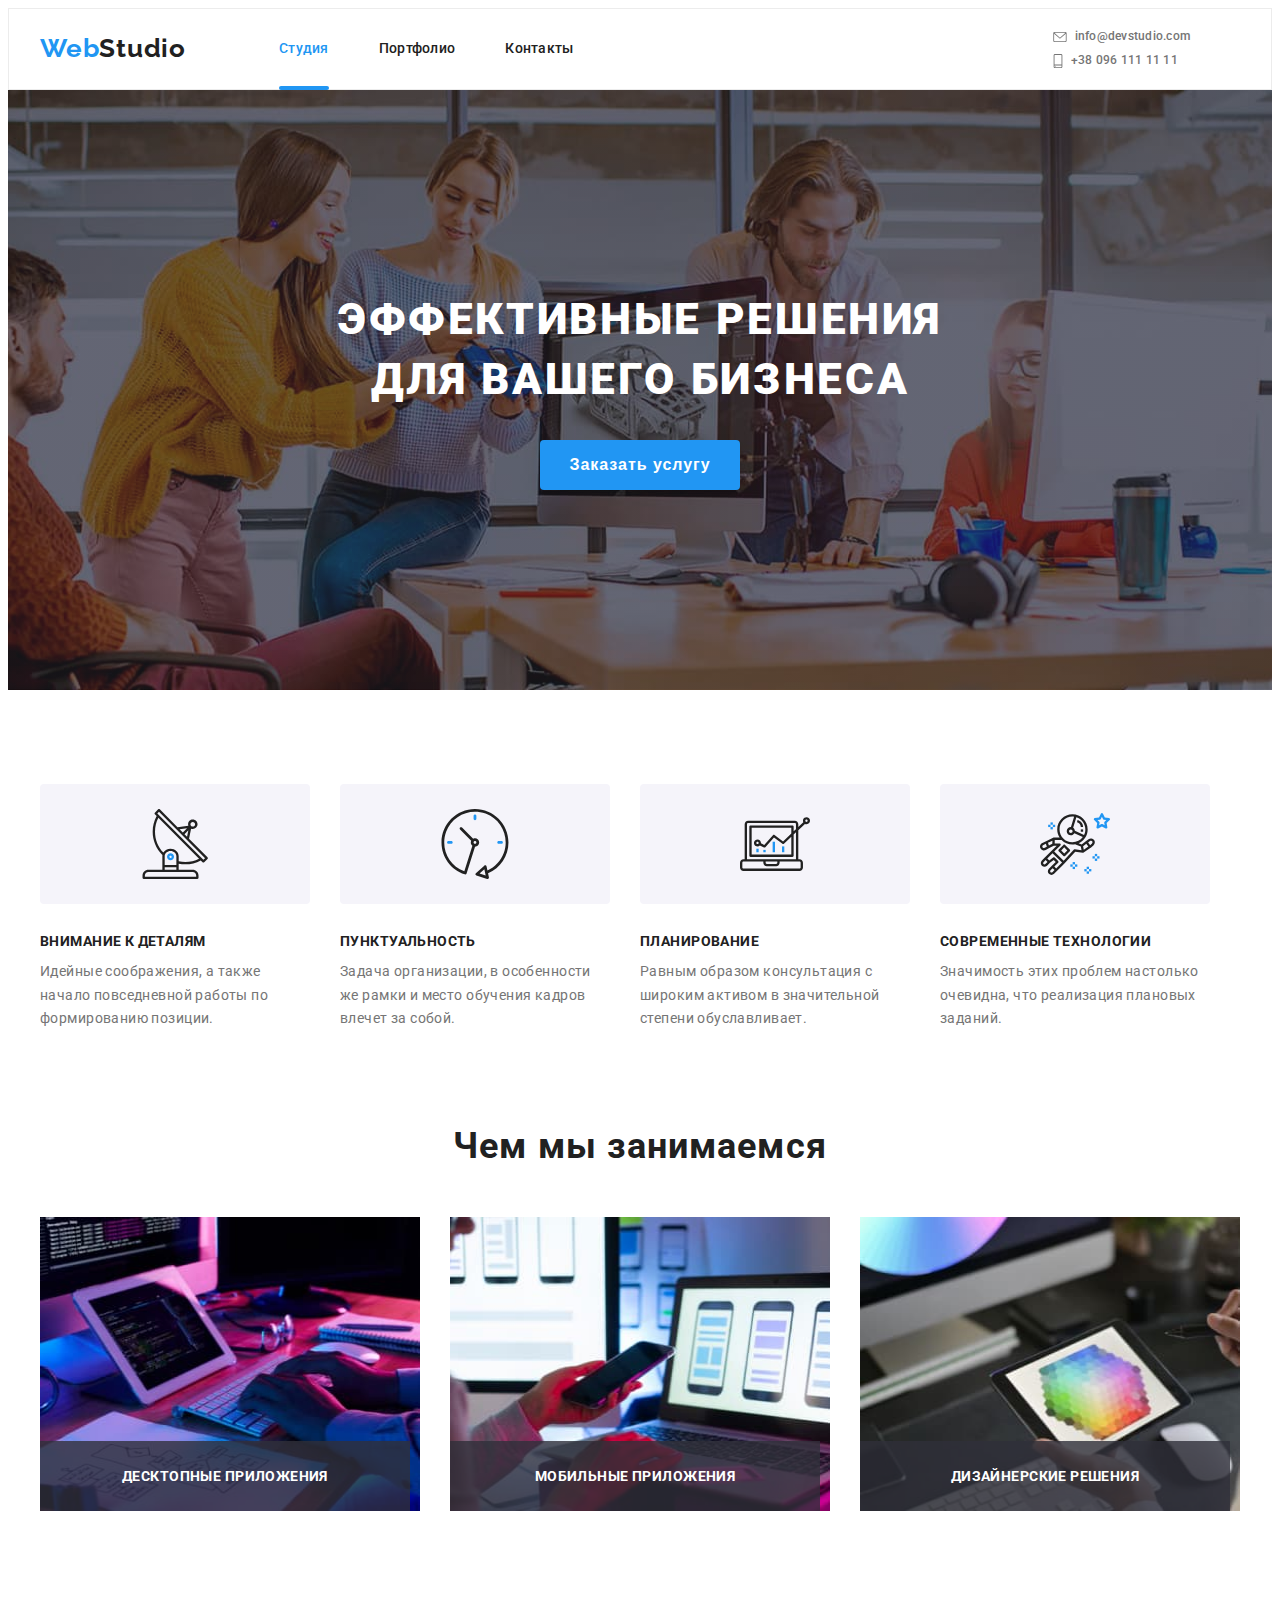
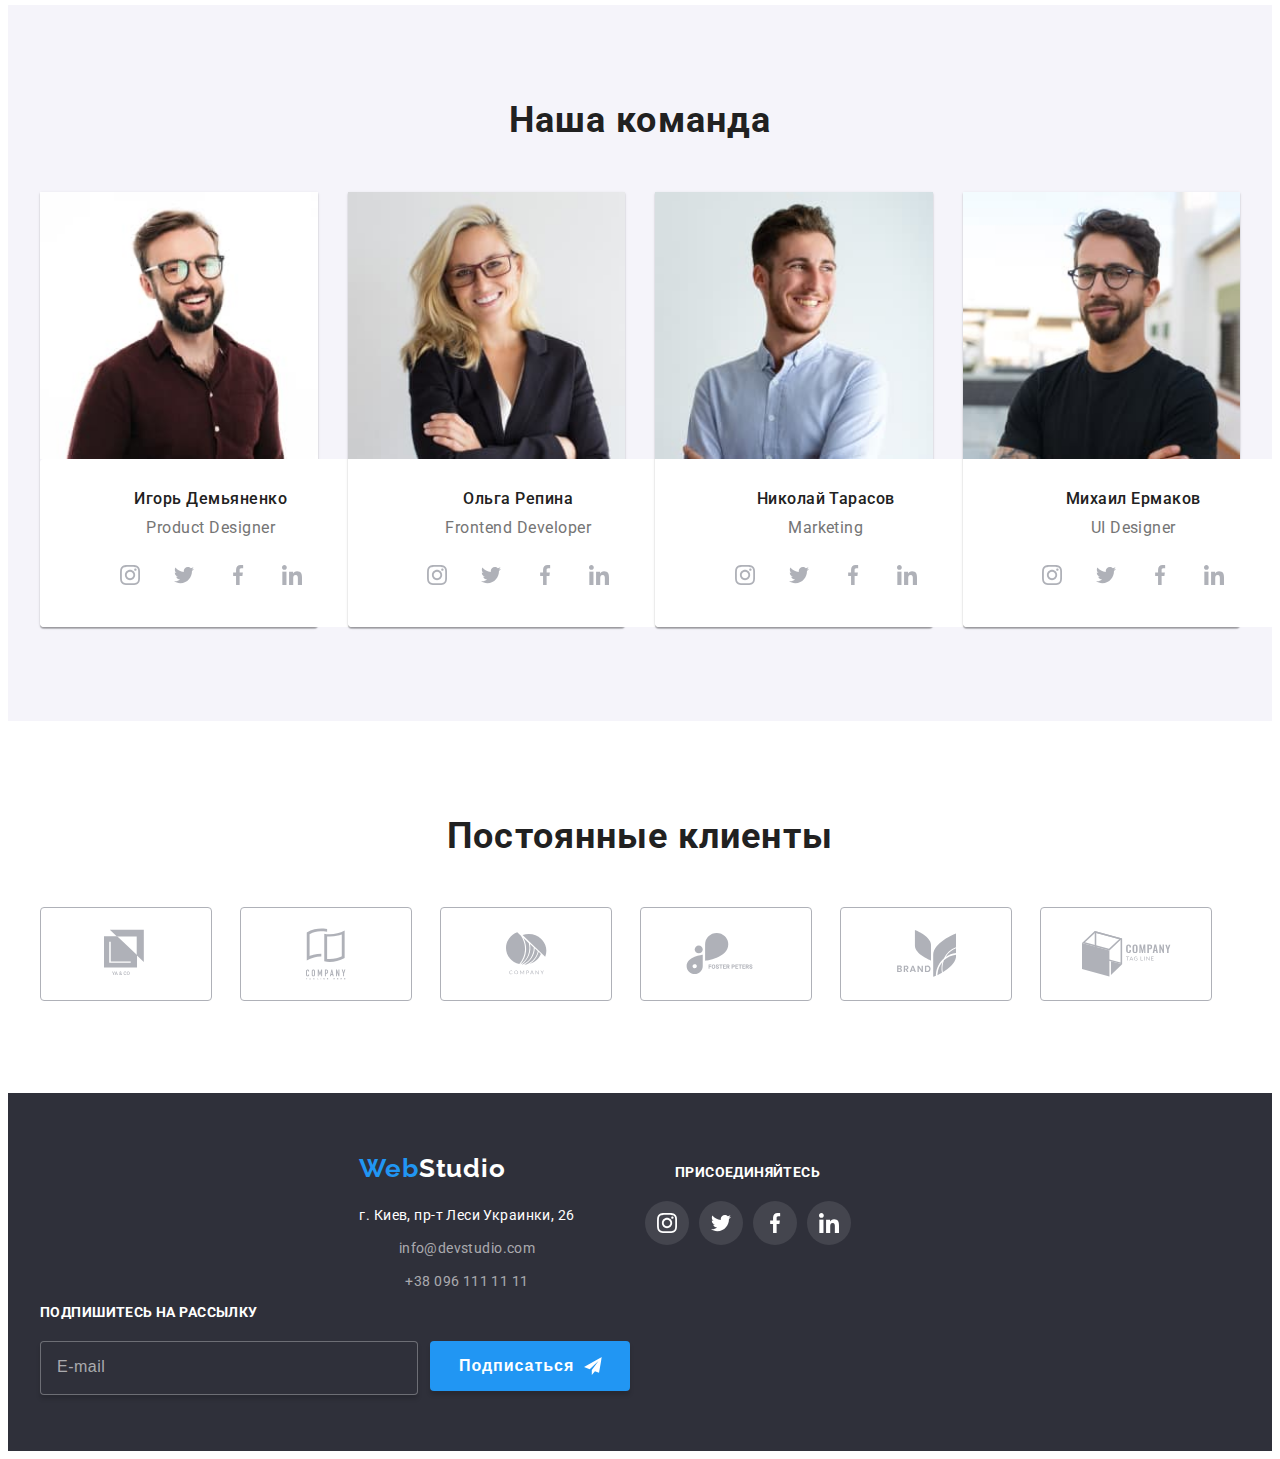
==== commit 18894679: "ДЗ 8" ====
--- a/index.html
+++ b/index.html
@@ -16,7 +16,7 @@
 
 <body>
     <!--Шапка сайта-->
-    <!-- <header class="header">
+    <header class="header">
         <div class="header-container container">
             <nav class="navigation">
                 <a class="logo logo_theme_light link" href="/" lang="en"><span class="logo_accent-text">Web</span>Studio</a>
@@ -26,22 +26,70 @@
                         <li class="menu__item"><a class="menu__link link" href="">Контакты</a></li>
                     </ul>
             </nav>
-                <ul class="contact-list list">
-                    <li class="contact-list__item menu__item">
-                        <a class="contact-list__link link" href="mailto:info@devstudio.com">
-                            <svg class="contact-list__logo" width="16px" height="12px">
-                                <use href="./images/icons.svg#icon-mail"></use>
-                            </svg>  info@devstudio.com</a>
-                    </li>
-                    <li class="contact-list__item menu__item">
-                        <a class="contact-list__link link" href="tel:+380961111111">
-                            <svg class="contact-list__logo" width="10px" height="16px">
-                                <use href="./images/icons.svg#icon-tel"></use>
-                            </svg >  +38 096 111 11 11</a>
-                    </li>
-                </ul>
+            <button type="button" class="burger-btn" data-menu-button>
+                <svg class="burger-icon" width="40px" height="40px">
+                    <use href="./images/icons.svg#icon-menu"></use>
+                </svg>
+            </button>
+            <ul class="contact-list list">
+                <li class="contact-list__item menu__item">
+                    <a class="contact-list__link link" href="mailto:info@devstudio.com">
+                        <svg class="contact-list__logo contact-list__logo_mail">
+                            <use href="./images/icons.svg#icon-mail"></use>
+                        </svg>  info@devstudio.com</a>
+                </li>
+                <li class="contact-list__item menu__item">
+                    <a class="contact-list__link link" href="tel:+380961111111">
+                        <svg class="contact-list__logo contact-list__logo_tel">
+                            <use href="./images/icons.svg#icon-tel"></use>
+                        </svg >  +38 096 111 11 11</a>
+                </li>
+            </ul>
         </div>
-    </header> -->
+        <div class="mobile-menu" data-menu>
+            <button type="button" class="mobile-menu__button" data-menu-close>
+                <svg class="icon" width="40" height="40">
+                    <use href="./images/icons.svg#icon-close"></use>
+                </svg>
+            </button>
+            <ul class="list mobile-nav">
+                <li class="mobile-nav__item">
+                    <a href="./index.html" class="link mobile-nav__link mobile-nav__link__active">Студия</a>
+                </li>
+                <li class="mobile-nav__item">
+                    <a href="./portfolio.html" class="link mobile-nav__link">Портфолио</a>
+                </li>
+                <li class="mobile-nav__item">
+                    <a href="" class="link mobile-nav__link">Контакты</a>
+                </li>
+            </ul>
+            <ul class="list mobile-auth">
+                <li class="mobile-auth__item">
+                    <a class="link mobile-auth__link mobile-auth__link__active" href="mailto:info@example.com">
+                        info@example.com</a>
+                </li>
+                <li class="mobile-auth__item">
+                    <a class="link mobile-auth__link" href="tel:+380961111111">
+                        +38 096 111 11 11
+                    </a>
+                </li>
+            </ul>
+            <ul class="list mobile-messenger">
+                <li class="mobile-messenger__item">
+                    <a href="" class="link mobile-messenger__link">Instagram</a>
+                </li>
+                <li class="mobile-messenger__item">
+                    <a href="" class="link mobile-messenger__link">Twitter</a>
+                </li>
+                <li class="mobile-messenger__item">
+                    <a href="" class="link mobile-messenger__link">Facebook</a>
+                </li>
+                <li class="mobile-messenger__item">
+                    <a href="" class="link mobile-messenger__link">LinkedIn</a>
+                </li>
+            </ul>
+        </div>
+    </header>
     <main>
         <!--Hero-->
         <section class="hero">
@@ -51,7 +99,7 @@
                 </div>
         </section>
         <!--Преимущества-->
-        <!-- <section class="features">
+        <section class="features">
             <div class="container">
                 <h2 class="visually-hidden">Преимущества</h2>
                 <ul class="features__list list">
@@ -93,40 +141,60 @@
                     </li>
                 </ul>
             </div>
-        </section> -->
+        </section> 
         <!--Чем мы занимаемся-->
-        <!-- <section class="services">
+        <section class="services">
             <div class="container">
                 <h2 class="services__title title">Чем мы занимаемся</h2>
                     <ul class="services__list list">
                         <li class="services__item">
                             <div class="services__card">
-                                <img class="services__img" src="./images/img.jpg" alt="Разработчик пишет код" width="370" height="294">
+                                <img class="services__img" 
+                                srcset="./images/services/img-1/img-1-desktop.jpg 1x, ./images/services/img-1/img-1-desktop@2x.jpg 2x"
+                                src="./images/services/img-1/img-1-desktop.jpg" 
+                                alt="Разработчик пишет код" width="370" height="294">
                                 <p class="services__text">Десктопные приложения</p>
                             </div>
                         </li>
                         <li class="services__item">
                             <div class="services__card">
-                                <img class="services__img" src="./images/img(1).jpg" alt="Разработчик адаптирует код для телефона" width="370" height="294">
+                                <img class="services__img" 
+                                srcset="./images/services/img-2/img-2-desktop.jpg 1x, ./images/services/img-2/img-2-desktop@2x.jpg 2x"
+                                src="./images/services/img-2/img-2-desktop.jpg" 
+                                alt="Разработчик адаптирует код для телефона" width="370" height="294">
                                 <p class="services__text">Мобильные приложения</p>
                             </div>
                         </li>
                         <li class="services__item">
                             <div class="services__card">
-                                <img class="services__img" src="./images/img(2).jpg" alt="Разработчик адаптирует код для планшета" width="370" height="294">
+                                <img class="services__img" 
+                                srcset="./images/services/img-3/img-3-desktop.jpg 1x, ./images/services/img-3/img-3-desktop@2x.jpg 2x"
+                                src="./images/services/img-3/img-3-desktop.jpg" 
+                                alt="Разработчик адаптирует код для планшета" width="370" height="294">
                                 <p class="services__text">Дизайнерские решения</p>
                             </div>
                         </li>
                     </ul>
             </div>
-        </section> -->
+        </section>
         <!--Наша команда-->
-        <!-- <section class="team">
+        <section class="team">
             <div class="container">
                 <h2 class="team__title title">Наша команда</h2>
                 <ul class="team__list list">
                     <li class="team__item">
-                        <img class="team__img" src="./images/img(3).jpg" alt="Игорь" width="270" height="260">
+                        <picture class="team__picture">
+                            <source
+                                srcset="./images/team/product-designer/product-designer-desktop.jpg 1x, ./images/team/product-designer/product-designer-desktop@2x.jpg 2x"
+                                media="(min-width: 1200px)">
+                            <source
+                                srcset="./images/team/product-designer/product-designer-tablet.jpg 1x, ./images/team/product-designer/product-designer-tablet@2x.jpg 2x"
+                                media="(min-width: 768px)">
+                            <source 
+                                srcset="./images/team/product-designer/product-designer-mobile.jpg 1x, ./images/team/product-designer/product-designer-mobile@2x.jpg 2x" 
+                                media="(min-width: 320px)">
+                            <img class="team__img" src="./images/team/product-designer/product-designer-mobile.jpg" alt="Игорь">
+                        </picture>
                             <div class="card-employee">
                                 <h3 class="card-employee__title">Игорь Демьяненко</h3>
                                 <p class="card-employee__text" lang="en">Product Designer</p>
@@ -163,7 +231,18 @@
                             </div>
                     </li>
                     <li class="team__item">
-                        <img class="team__img" src="./images/img(4).jpg" alt="Ольга" width="270" height="260">
+                        <picture class="team__picture">
+                            <source
+                                srcset="./images/team/frontend-developer/frontend-developer-desktop.jpg 1x, ./images/team/frontend-developer/frontend-developer-desktop@2x.jpg 2x"
+                                media="(min-width: 1200px)">
+                            <source
+                                srcset="./images/team/frontend-developer/frontend-developer-tablet.jpg 1x, ./images/team/frontend-developer/frontend-developer-tablet@2x.jpg 2x"
+                                media="(min-width: 768px)">
+                            <source
+                                srcset="./images/team/frontend-developer/frontend-developer-mobile.jpg 1x, ./images/team/frontend-developer/frontend-developer-mobile@2x.jpg 2x"
+                                media="(min-width: 320px)">
+                            <img class="team__img" src="./images/team/frontend-developer/frontend-developer-mobile.jpg" alt="Ольга">
+                        </picture>
                             <div class="card-employee">
                                 <h3 class="card-employee__title">Ольга Репина</h3>
                                 <p class="card-employee__text" lang="en">Frontend Developer</p>
@@ -200,7 +279,18 @@
                             </div>
                     </li>
                     <li class="team__item">
-                        <img class="team__img" src="./images/img(5).jpg" alt="Николай" width="270" height="260">
+                        <picture class="team__picture">
+                            <source
+                                srcset="./images/team/marketing/marketing-desktop.jpg 1x, ./images/team/marketing/marketing-desktop@2x.jpg 2x"
+                                media="(min-width: 1200px)">
+                            <source
+                                srcset="./images/team/marketing/marketing-tablet.jpg 1x, ./images/team/marketing/marketing-tablet@2x.jpg 2x"
+                                media="(min-width: 768px)">
+                            <source
+                                srcset="./images/team/marketing/marketing-mobile.jpg 1x, ./images/team/marketing/marketing-mobile@2x.jpg 2x"
+                                media="(min-width: 320px)">
+                            <img class="team__img" src="./images/team/marketing/marketing-mobile.jpg" alt="Николай">
+                        </picture>
                             <div class="card-employee">
                                 <h3 class="card-employee__title">Николай Тарасов</h3>
                                 <p class="card-employee__text" lang="en">Marketing</p>
@@ -237,7 +327,15 @@
                             </div>
                     </li>
                     <li class="team__item">
-                        <img class="team__img" src="./images/img(6).jpg" alt="Михаил" width="270" height="260">
+                        <picture class="team__picture">
+                            <source srcset="./images/team/ui-designer/ui-designer-desktop.jpg 1x, ./images/team/ui-designer/ui-designer-desktop@2x.jpg 2x"
+                                media="(min-width: 1200px)">
+                            <source srcset="./images/team/ui-designer/ui-designer-tablet.jpg 1x, ./images/team/ui-designer/ui-designer-tablet@2x.jpg 2x"
+                                media="(min-width: 768px)">
+                            <source srcset="./images/team/ui-designer/ui-designer-mobile.jpg 1x, ./images/team/ui-designer/ui-designer-mobile@2x.jpg 2x"
+                                media="(min-width: 320px)">
+                            <img class="team__img" src="./images/team/ui-designer/ui-designer-mobile.jpg" alt="Михаил">
+                        </picture>
                             <div class="card-employee">
                                 <h3 class="card-employee__title">Михаил Ермаков</h3>
                                 <p class="card-employee__text" lang="en">UI Designer</p>
@@ -275,9 +373,9 @@
                     </li>
                 </ul>
             </div>
-        </section> -->
+        </section>
         <!--Постояныые клиенты-->
-        <!-- <section class="clients">
+        <section class="clients">
             <div class="container">
                 <h2 class="clients__title title">Постоянные клиенты</h2>
                 <ul class="clients__list list">
@@ -326,52 +424,56 @@
                 </ul>
             </div>
         </section>
-    </main> -->
+    </main>
     <!--Подвал сайта-->
-    <!-- <footer class="footer">
+    <footer class="footer">
         <div class="footer-container container">
-            <div class="contacts-section">
-                <a class="logo logo_theme_dark link" href="" lang="en"><span class="logo_accent-text">Web</span>Studio</a>
-                <address class="address">
-                    <ul class="address__list list">
-                        <li class="address__item"><a class="address__link address__link_theme-light link" href="https://goo.gl/maps/LXZm2R2SJm3Z9BvE9">г. Киев, пр-т Леси Украинки, 26</a></li>
-                        <li class="address__item"><a class="address__link link" href="mailto:info@devstudio.com" lang="en">info@devstudio.com</a></li>
-                        <li class="address__item"><a class="address__link link" href="tel:+380961111111">+38 096 111 11 11</a></li>
+            <div class="footer__wrapper"> 
+                <div class="contacts-section">
+                    <a class="logo logo_theme_dark link" href="" lang="en"><span class="logo_accent-text">Web</span>Studio</a>
+                    <address class="address">
+                        <ul class="address__list list">
+                            <li class="address__item"><a class="address__link address__link_theme-light link"
+                                    href="https://goo.gl/maps/LXZm2R2SJm3Z9BvE9">г. Киев, пр-т Леси Украинки, 26</a></li>
+                            <li class="address__item"><a class="address__link link" href="mailto:info@devstudio.com"
+                                    lang="en">info@devstudio.com</a></li>
+                            <li class="address__item"><a class="address__link link" href="tel:+380961111111">+38 096 111 11 11</a></li>
+                        </ul>
+                    </address>
+                </div>
+                <div class="footer-social-list">
+                    <p class="footer-social-list__text">присоединяйтесь</p>
+                    <ul class="social-list list footer-social-list__list list">
+                        <li class="social-list__item">
+                            <a href="" class="social-list__link footer-social-list__link">
+                                <svg class="social-list__icon" width="20px" height="20px">
+                                    <use href="./images/icons.svg#icon-instagram"></use>
+                                </svg>
+                            </a>
+                        </li>
+                        <li class="social-list__item">
+                            <a href="" class="social-list__link footer-social-list__link">
+                                <svg class="social-list__icon" width="20px" height="20px">
+                                    <use href="./images/icons.svg#icon-twitter"></use>
+                                </svg>
+                            </a>
+                        </li>
+                        <li class="social-list__item">
+                            <a href="" class="social-list__link footer-social-list__link">
+                                <svg class="social-list__icon" width="20px" height="20px">
+                                    <use href="./images/icons.svg#icon-facebook"></use>
+                                </svg>
+                            </a>
+                        </li>
+                        <li class="social-list__item">
+                            <a href="" class="social-list__link footer-social-list__link">
+                                <svg class="social-list__icon" width="20px" height="20px">
+                                    <use href="./images/icons.svg#icon-linkedin"></use>
+                                </svg>
+                            </a>
+                        </li>
                     </ul>
-                </address> 
-            </div>
-            <div class="footer-social-list">
-                <p class="footer-social-list__text">присоединяйтесь</p>
-                <ul class="social-list list">
-                    <li class="social-list__item">
-                        <a href="" class="social-list__link footer-social-list__link">
-                            <svg class="social-list__icon" width="20px" height="20px">
-                                <use href="./images/icons.svg#icon-instagram"></use>
-                            </svg>
-                        </a>
-                    </li>
-                    <li class="social-list__item">
-                        <a href="" class="social-list__link footer-social-list__link">
-                            <svg class="social-list__icon" width="20px" height="20px">
-                                <use href="./images/icons.svg#icon-twitter"></use>
-                            </svg>
-                        </a>
-                    </li>
-                    <li class="social-list__item">
-                        <a href="" class="social-list__link footer-social-list__link">
-                            <svg class="social-list__icon" width="20px" height="20px">
-                                <use href="./images/icons.svg#icon-facebook"></use>
-                            </svg>
-                        </a>
-                    </li>
-                    <li class="social-list__item">
-                        <a href="" class="social-list__link footer-social-list__link">
-                            <svg class="social-list__icon" width="20px" height="20px">
-                                <use href="./images/icons.svg#icon-linkedin"></use>
-                            </svg>
-                        </a>
-                    </li>
-                </ul>
+                </div>
             </div>
             <div class="form-field">
                 <b class="form-field__text">Подпишитесь на рассылку</b>
@@ -386,7 +488,7 @@
                 </form>
             </div>
         </div>
-    </footer> -->
+    </footer>
     <!-- <div class="backdrop is-hidden" data-modal>
         <div class="modal">
             <button type="button" class="modal__btn-close" data-modal-close>
@@ -434,6 +536,7 @@
             </form>
         </div>
     </div> -->
+    <script src="./js/mobile-menu.js"></script>
     <script src="./js/modal.js"></script>
-</body>
+    </body>
 </html>--- a/css/main.min.css
+++ b/css/main.min.css
@@ -1,2 +1,2 @@
-:root{--main-font: "Roboto", sans-serif;--secondary-font: "Raleway", sans-serif;--accent-color: #2196f3;--footer-color: #2f303a;--background-color: #ffffff;--font-color: #212121;--description-color: #757575;--secondary-background: #f5f4fa;--adress-color: rgba(255, 255, 255, 0.6);--border-cards: #eeeeee;--accent-padding-top: 94px;--accent-padding-bottom: 94px;--color-link: #afb1b8;--color-footer-link: rgba(255, 255, 255, 0.1);--color-border-header: #ececec;--color-hover-btn: #188ce8}.visually-hidden{position:absolute !important;clip:rect(1px 1px 1px 1px);clip:rect(1px, 1px, 1px, 1px);padding:0 !important;border:0 !important;height:1px !important;width:1px !important;overflow:hidden}body{font-family:var(--main-font);background-color:var(--background-color)}h1,h2,h3,h4,h5,h6,p{margin:0}ul,ol{margin:0;padding:0}img{display:block}.link{text-decoration:none}.list{list-style:none}.address{font-style:normal}.title{font-weight:700;font-size:36px;line-height:1.17;letter-spacing:0.03em;color:var(--font-color);text-align:center;margin-bottom:50px}.container{width:100%;padding-left:15px;padding-right:15px}@media screen and (min-width: 480px){.container{width:450px;margin:0 auto}}@media screen and (min-width: 768px){.container{width:738px}}@media screen and (min-width: 1200px){.container{width:1170px}}.logo{font-family:var(--secondary-font);font-weight:700;font-size:26px;line-height:1.19;letter-spacing:0.03em}.logo_theme_light{padding-top:24px;padding-bottom:25px;margin-right:93px;color:var(--font-color)}.logo_theme_dark{color:var(--background-color)}.logo_accent-text{color:var(--accent-color)}.button{font-size:16px;line-height:1.88;letter-spacing:0.06em;cursor:pointer;border:none;border-radius:4px}.social-list{display:flex;align-items:center;justify-content:space-between;margin-top:16px}.social-list__link{display:flex;justify-content:center;align-items:center;border-radius:50%;width:44px;height:44px;background-color:var(--background-color);fill:var(--color-link);transition:fill 250ms cubic-bezier(0.4, 0, 0.2, 1),background-color 250ms cubic-bezier(0.4, 0, 0.2, 1)}.social-list__link:hover,.social-list__link:focus{fill:var(--background-color);background-color:var(--accent-color)}.backdrop{position:fixed;top:0;left:0;width:100vw;height:100vh;background-color:rgba(0,0,0,0.2);transition:all 250ms cubic-bezier(0.4, 0, 0.2, 1)}.is-hidden{opacity:0;visibility:hidden;pointer-events:none}.modal{position:absolute;top:50%;left:50%;padding:40px;transform:translate(-50%, -50%);height:581px;width:528px;border-radius:4px;background-color:var(--background-color);box-shadow:0px 4px 4px rgba(0,0,0,0.25),0px 1px 3px rgba(0,0,0,0.12),0px 1px 1px rgba(0,0,0,0.14),0px 2px 1px rgba(0,0,0,0.2)}.modal__btn-close{position:absolute;top:8px;right:8px;width:30px;height:30px;background-color:var(--background-color);border:1px solid rgba(0,0,0,0.1);border-radius:50%;cursor:pointer;transition:fill 250ms cubic-bezier(0.4, 0, 0.2, 1)}.modal__btn-close:hover,.modal__btn-close:focus{fill:var(--accent-color)}.modal__text{font-size:20px;font-weight:700;line-height:1.15;letter-spacing:0.03em;text-align:center;color:var(--font-color);padding-bottom:2px}.modal-form{display:flex;flex-direction:column}.modal-form__field{font-size:12px;line-height:1.17;letter-spacing:0.01em;color:var(--description-color);margin-top:10px}.modal-form__input-wrapper{display:block;position:relative;margin-top:4px}.modal-form__input{width:100%;height:40px;border:1px solid rgba(33,33,33,0.2);border-radius:4px;padding-left:42px;transition:border-color 250ms cubic-bezier(0.4, 0, 0.2, 1)}.modal-form__input:focus{outline:none;border-color:var(--accent-color)}.modal-form__icon{position:absolute;display:block;top:50%;left:12px;transform:translateY(-50%);transition:fill 250ms cubic-bezier(0.4, 0, 0.2, 1)}.modal-form__input:focus+.modal-form__icon{fill:var(--accent-color)}.modal-form__message{width:100%;height:120px;border:1px solid rgba(33,33,33,0.2);border-radius:4px;padding:12px 16px;resize:none;margin-top:4px;transition:border-color 250ms cubic-bezier(0.4, 0, 0.2, 1)}.modal-form__message:focus{outline:none;border-color:var(--accent-color)}.modal-form__message::placeholder{font-size:12px;font-weight:400;line-height:1.17;letter-spacing:0.01em;color:rgba(117,117,117,0.5)}.modal-form__check-desc{font-size:14px;line-height:1.71;letter-spacing:0.03em;color:var(--description-color);margin-top:20px;text-align:center}.modal-form__check-desc::before{display:inline-block;content:"";width:16px;height:15px;border:2px solid var(--font-color);border-radius:4px;cursor:pointer;margin-right:8px;transition:border 250ms cubic-bezier(0.4, 0, 0.2, 1)}.modal-form__term:checked+.modal-form__check-desc::before{background-image:url(../images/icon-check.svg);background-color:var(--accent-color);background-position:center;border-color:var(--accent-color);box-shadow:0px 1px 3px rgba(0,0,0,0.12),0px 1px 1px rgba(0,0,0,0.14),0px 2px 1px rgba(0,0,0,0.2)}.modal-form__term:focus+.modal-form__check-desc::before{border:2px solid var(--accent-color)}.modal-form__btn{align-self:center;margin-top:30px}.modal-form__btn:hover,.modal-form__btn:focus{background-color:var(--color-hover-btn)}.modal-form__link{color:var(--accent-color)}.header{border:1px solid var(--color-border-header)}.header-container{display:flex;align-items:center}.navigation{display:flex;align-items:center}.menu{display:flex;align-items:center}.menu__item{position:relative}.menu__item:not(:last-child){margin-right:50px}.menu__link{font-weight:500;font-size:14px;line-height:1.14;letter-spacing:0.02em;color:var(--font-color);padding:32px 0px;display:block;transition:color 250ms cubic-bezier(0.4, 0, 0.2, 1)}.menu__link:hover,.menu__link:focus{color:var(--accent-color)}.menu__link_current{color:var(--accent-color)}.menu__link_current::after{content:"";display:block;position:absolute;left:0;bottom:-1.5px;width:100%;height:4px;background-color:var(--accent-color);border-radius:4px}.contact-list{display:flex;justify-content:center;align-items:center;margin-left:auto}.contact-list__link{display:flex;align-items:center;font-weight:500;font-size:14px;line-height:1.14;letter-spacing:0.02em;color:var(--description-color);padding:32px 0px;transition:color 250ms cubic-bezier(0.4, 0, 0.2, 1)}.contact-list__link:hover,.contact-list__link:focus{color:var(--accent-color)}.contact-list__logo{margin-right:10px;fill:var(--description-color);transition:fill 250ms cubic-bezier(0.4, 0, 0.2, 1)}.contact-list__link:hover .contact-list__logo,.contact-list__link:focus .contact-list__logo{fill:var(--accent-color)}.hero{background-color:var(--footer-color);width:100%;max-width:1600px;padding-top:118px;padding-bottom:118px;text-align:center;margin-left:auto;margin-right:auto;background-image:linear-gradient(rgba(47,48,58,0.4), rgba(47,48,58,0.4)),url(../images/hero/bg-hero-desktop.jpg);background-position:center;background-repeat:no-repeat;background-size:cover;background-color:var(--footer-color)}@media (min-device-pixel-ratio: 2), (min-resolution: 192dpi), (min-resolution: 2dppx){.hero{background-image:url(../images/hero/bg-hero-desktop@2x.jpg)}}@media screen and (min-width: 1200px){.hero{padding-top:200px;padding-bottom:200px}}.hero__title{font-weight:900;font-size:26px;line-height:1.62;letter-spacing:0.06em;text-align:center;color:var(--background-color);text-transform:uppercase;margin:0 auto;margin-bottom:30px}@media screen and (min-width: 480px){.hero__title{width:360px}}@media screen and (min-width: 1200px){.hero__title{font-size:44px;line-height:1.36;width:696px}}.hero__btn{display:inline-block;font-weight:700;background-color:var(--accent-color);color:var(--background-color);height:50px;width:200px;left:700px;top:430px;box-shadow:0px 4px 4px 0px rgba(0,0,0,0.15);transition:background-color 250ms cubic-bezier(0.4, 0, 0.2, 1)}.hero__btn:hover,.hero__btn:focus{background-color:var(--color-hover-btn)}.features{padding-top:var(--accent-padding-top);padding-bottom:47px}.features__list{display:flex;align-items:center;margin-left:-30px;margin-top:-30px}.features__item{flex-basis:calc(100% / 4 - 30px);margin-left:30px;margin-top:30px}.features__icon{display:flex;justify-content:center;align-items:center;width:270px;height:120px;background:var(--secondary-background);border-radius:4px;margin-bottom:30px}.features__logo{height:70px;width:70px}.features__subtitle{text-transform:uppercase;font-weight:700;font-size:14px;line-height:1.14;letter-spacing:0.03em;color:var(--font-color);margin-bottom:10px}.features__description{font-size:14px;line-height:1.71;letter-spacing:0.03em;color:var(--description-color)}.services{padding-top:47px;padding-bottom:var(--accent-padding-bottom)}.services__list{display:flex;align-items:center;margin-left:-30px;margin-top:-30px}.services__item{flex-basis:calc(100% / 3 - 30px);margin-left:30px;margin-top:30px}.services__card{position:relative}.services__text{display:flex;justify-content:center;align-items:center;position:absolute;width:370px;height:70px;bottom:0;left:0;background-color:rgba(47,48,58,0.8);color:var(--background-color);font-size:14px;font-weight:700;line-height:1.14;letter-spacing:0.03em;text-transform:uppercase}.team{background-color:var(--secondary-background);padding-top:94px;padding-bottom:var(--accent-padding-bottom)}.team__list{display:flex;align-items:center;margin-left:-30px;margin-top:-30px}.team__item{flex-basis:calc(100% / 4 - 30px);margin-left:30px;margin-top:30px;box-shadow:0px 1px 3px rgba(0,0,0,0.12),0px 1px 1px rgba(0,0,0,0.14),0px 2px 1px rgba(0,0,0,0.2);border-radius:0px 0px 4px 4px}.card-employee{padding:30px 30px 30px 32px;text-align:center;background-color:var(--background-color);border-radius:4px}.card-employee__title{font-weight:500;font-size:16px;line-height:1.19;letter-spacing:0.03em;color:var(--font-color);margin-bottom:10px}.card-employee__text{font-size:16px;line-height:1.19;letter-spacing:0.03em;color:var(--description-color)}.clients{padding-top:var(--accent-padding-top);padding-bottom:var(--accent-padding-bottom)}.clients__list{display:flex;justify-content:space-between;align-items:center;margin-top:50px}.clients__link{display:flex;justify-content:center;align-items:center;width:170px;height:90px;background-color:var(--background-color);border:1px solid var(--color-link);border-radius:4px;fill:var(--color-link);transition:fill 250ms cubic-bezier(0.4, 0, 0.2, 1),border 250ms cubic-bezier(0.4, 0, 0.2, 1)}.clients__link:hover,.clients__link:focus{border:1px solid var(--accent-color);fill:var(--accent-color)}.footer{background-color:var(--footer-color);padding-top:60px;padding-bottom:60px}.footer-container{display:flex;align-items:baseline}.address__list{margin-top:20px}.address__item{margin-bottom:9px}.address__link{font-size:14px;line-height:1.71;letter-spacing:0.03em;color:var(--adress-color);transition:color 250ms cubic-bezier(0.4, 0, 0.2, 1)}.address__link:hover,.address__link:focus{color:var(--accent-color)}.address__link_theme-light{color:var(--background-color);transition:color 250ms cubic-bezier(0.4, 0, 0.2, 1)}.address__link_theme-light:hover,.address__link_theme-light:focus{color:var(--accent-color)}.footer-social-list{width:206px;height:80px;margin-left:70px}.footer-social-list__text{font-size:14px;font-weight:700;line-height:1.14;letter-spacing:0.03em;color:var(--background-color);margin-bottom:20px;text-transform:uppercase}.footer-social-list__link{background-color:var(--color-footer-link);fill:var(--background-color)}.form-field{height:86px;width:570px;margin-left:93px}.form-field__text{display:block;font-size:14px;font-weight:700;line-height:1.14;letter-spacing:0.03em;color:var(--background-color);text-transform:uppercase}.footer-form{display:flex;margin-top:20px}.footer-form__input{width:358px;height:50px;border:1px solid rgba(255,255,255,0.3);box-shadow:0px 4px 4px rgba(0,0,0,0.15);border-radius:4px;background-color:var(--footer-color);margin-right:12px;padding-left:16px;color:var(--adress-color)}.footer-form__input::placeholder{font-size:16px;font-weight:400;line-height:1.25;letter-spacing:0.03em;color:var(--adress-color)}.footer-form__btn{display:flex;justify-content:center;align-items:center}.footer-form__icon{fill:var(--background-color);margin-left:10px}
+:root{--main-font: "Roboto", sans-serif;--secondary-font: "Raleway", sans-serif;--accent-color: #2196f3;--footer-color: #2f303a;--background-color: #ffffff;--font-color: #212121;--description-color: #757575;--secondary-background: #f5f4fa;--adress-color: rgba(255, 255, 255, 0.6);--border-cards: #eeeeee;--accent-mobile-padding-top: 60px;--accent-mobile-padding-bottom: 60px;--accent-padding-top: 94px;--accent-padding-bottom: 94px;--color-link: #afb1b8;--color-footer-link: rgba(255, 255, 255, 0.1);--color-border-header: #ececec;--color-hover-btn: #188ce8}.visually-hidden{position:absolute !important;clip:rect(1px 1px 1px 1px);clip:rect(1px, 1px, 1px, 1px);padding:0 !important;border:0 !important;height:1px !important;width:1px !important;overflow:hidden}body{font-family:var(--main-font);background-color:var(--background-color)}h1,h2,h3,h4,h5,h6,p{margin:0}ul,ol{margin:0;padding:0}img{display:block;max-width:100%;width:100%}.link{text-decoration:none}.list{list-style:none}.address{font-style:normal}.title{font-weight:700;font-size:28px;line-height:1.17;letter-spacing:0.03em;color:var(--font-color);text-align:center;margin-bottom:30px}@media screen and (min-width: 1200px){.title{font-size:36px;margin-bottom:50px}}.container{padding-left:15px;padding-right:15px}@media screen and (min-width: 480px){.container{max-width:480px;margin:0 auto}}@media screen and (min-width: 768px){.container{max-width:768px}}@media screen and (min-width: 1200px){.container{max-width:1200px}}.logo{font-family:var(--secondary-font);font-weight:700;font-size:24px;line-height:1.19;letter-spacing:0.03em}@media screen and (min-width: 1200px){.logo{font-size:26px}}.logo_theme_light{color:var(--font-color);padding:16px 0px}@media screen and (min-width: 768px){.logo_theme_light{margin-right:88px;padding:26px 0px}}@media screen and (min-width: 1200px){.logo_theme_light{margin-right:93px;padding-top:24px;padding-bottom:25px}}.logo_theme_dark{color:var(--background-color)}.logo_accent-text{color:var(--accent-color)}.button{font-size:16px;line-height:1.88;letter-spacing:0.06em;cursor:pointer;border:none;border-radius:4px}.social-list{display:flex;flex-wrap:wrap;justify-content:center;align-items:center;margin-top:16px;width:100%;max-width:100%}.social-list__item{display:flex;justify-content:center;align-items:center}.social-list__item:not(:last-child){margin-right:10px}.social-list__link{display:flex;justify-content:center;align-items:center;width:44px;height:44px;border-radius:50%;background-color:var(--background-color);fill:var(--color-link);transition:fill 250ms cubic-bezier(0.4, 0, 0.2, 1),background-color 250ms cubic-bezier(0.4, 0, 0.2, 1)}.social-list__link:hover,.social-list__link:focus{fill:var(--background-color);background-color:var(--accent-color)}.backdrop{position:fixed;top:0;left:0;width:100vw;height:100vh;background-color:rgba(0,0,0,0.2);transition:all 250ms cubic-bezier(0.4, 0, 0.2, 1)}.is-hidden{opacity:0;visibility:hidden;pointer-events:none}.modal{position:absolute;top:50%;left:50%;padding:40px;transform:translate(-50%, -50%);height:581px;width:528px;border-radius:4px;background-color:var(--background-color);box-shadow:0px 4px 4px rgba(0,0,0,0.25),0px 1px 3px rgba(0,0,0,0.12),0px 1px 1px rgba(0,0,0,0.14),0px 2px 1px rgba(0,0,0,0.2)}.modal__btn-close{position:absolute;top:8px;right:8px;width:30px;height:30px;background-color:var(--background-color);border:1px solid rgba(0,0,0,0.1);border-radius:50%;cursor:pointer;transition:fill 250ms cubic-bezier(0.4, 0, 0.2, 1)}.modal__btn-close:hover,.modal__btn-close:focus{fill:var(--accent-color)}.modal__text{font-size:20px;font-weight:700;line-height:1.15;letter-spacing:0.03em;text-align:center;color:var(--font-color);padding-bottom:2px}.modal-form{display:flex;flex-direction:column}.modal-form__field{font-size:12px;line-height:1.17;letter-spacing:0.01em;color:var(--description-color);margin-top:10px}.modal-form__input-wrapper{display:block;position:relative;margin-top:4px}.modal-form__input{width:100%;height:40px;border:1px solid rgba(33,33,33,0.2);border-radius:4px;padding-left:42px;transition:border-color 250ms cubic-bezier(0.4, 0, 0.2, 1)}.modal-form__input:focus{outline:none;border-color:var(--accent-color)}.modal-form__icon{position:absolute;display:block;top:50%;left:12px;transform:translateY(-50%);transition:fill 250ms cubic-bezier(0.4, 0, 0.2, 1)}.modal-form__input:focus+.modal-form__icon{fill:var(--accent-color)}.modal-form__message{width:100%;height:120px;border:1px solid rgba(33,33,33,0.2);border-radius:4px;padding:12px 16px;resize:none;margin-top:4px;transition:border-color 250ms cubic-bezier(0.4, 0, 0.2, 1)}.modal-form__message:focus{outline:none;border-color:var(--accent-color)}.modal-form__message::placeholder{font-size:12px;font-weight:400;line-height:1.17;letter-spacing:0.01em;color:rgba(117,117,117,0.5)}.modal-form__check-desc{font-size:14px;line-height:1.71;letter-spacing:0.03em;color:var(--description-color);margin-top:20px;text-align:center}.modal-form__check-desc::before{display:inline-block;content:"";width:16px;height:15px;border:2px solid var(--font-color);border-radius:4px;cursor:pointer;margin-right:8px;transition:border 250ms cubic-bezier(0.4, 0, 0.2, 1)}.modal-form__term:checked+.modal-form__check-desc::before{background-image:url(../images/icon-check.svg);background-color:var(--accent-color);background-position:center;border-color:var(--accent-color);box-shadow:0px 1px 3px rgba(0,0,0,0.12),0px 1px 1px rgba(0,0,0,0.14),0px 2px 1px rgba(0,0,0,0.2)}.modal-form__term:focus+.modal-form__check-desc::before{border:2px solid var(--accent-color)}.modal-form__btn{align-self:center;margin-top:30px}.modal-form__btn:hover,.modal-form__btn:focus{background-color:var(--color-hover-btn)}.modal-form__link{color:var(--accent-color)}.header{border:1px solid var(--color-border-header)}.header-container{display:flex;align-items:center;justify-content:space-between}@media screen and (max-width: 767px){.menu{display:none}.contact-list{display:none}.mobile-menu{position:fixed;top:0;left:50%;width:100vw;max-width:480px;height:100vh;padding:48px 40px;background-color:var(--background-color);transform:translateY(-100%) translateX(-50%);transition:transform 250ms cubic-bezier(0.4, 0, 0.2, 1)}.burger-btn,.mobile-menu__btn-close{background-color:transparent;border:none;padding:0}.burger-btn:hover,.burger-btn:focus,.mobile-menu__btn-close:hover,.mobile-menu__btn-close:focus{fill:var(--accent-color)}.mobile-menu__btn-close{position:absolute;top:10px;right:15px}.is-open{transform:translateY(0) translateX(-50%)}}@media screen and (min-width: 768px){.burger-btn{display:none}.mobile-menu{display:none}.menu{display:flex;align-items:center}.navigation{display:flex;align-items:center}.menu__item{position:relative}.menu__item:not(:last-child){margin-right:50px}.menu__link{font-weight:500;font-size:14px;line-height:1.14;letter-spacing:0.02em;color:var(--font-color);padding:32px 0px;display:block;transition:color 250ms cubic-bezier(0.4, 0, 0.2, 1)}.menu__link:hover,.menu__link:focus{color:var(--accent-color)}.menu__link_current{color:var(--accent-color)}.menu__link_current::after{content:"";display:block;position:absolute;left:0;bottom:-1.5px;width:100%;height:4px;background-color:var(--accent-color);border-radius:4px}.contact-list__item:not(:last-child){margin-bottom:10px}.contact-list__link{display:flex;align-items:center;font-weight:500;font-size:12px;line-height:1.16;letter-spacing:0.02em;color:var(--description-color);transition:color 250ms cubic-bezier(0.4, 0, 0.2, 1)}.contact-list__link:hover,.contact-list__link:focus{color:var(--accent-color)}.contact-list__logo{margin-right:8px;fill:var(--description-color);transition:fill 250ms cubic-bezier(0.4, 0, 0.2, 1)}.contact-list__link:hover .contact-list__logo,.contact-list__link:focus .contact-list__logo{fill:var(--accent-color)}.contact-list__logo_mail{width:14px;height:10px}.contact-list__logo_tel{width:10px;height:14px}}.hero{background-color:var(--footer-color);width:100%;padding-top:118px;padding-bottom:118px;text-align:center;margin-left:auto;margin-right:auto;background-image:linear-gradient(rgba(47,48,58,0.4), rgba(47,48,58,0.4)),url(../images/hero/bg-hero-mobile.jpg);background-position:center;background-repeat:no-repeat;background-size:cover;background-color:var(--footer-color)}@media (min-device-pixel-ratio: 2), (min-resolution: 192dpi), (min-resolution: 2dppx){.hero{background-image:url(../images/hero/bg-hero-mobile@2x.jpg)}}@media screen and (min-width: 768px){.hero{max-width:768px;background-image:linear-gradient(to bottom, rgba(47,48,58,0.4), rgba(47,48,58,0.4)),url(../images/hero/bg-hero-tablet.jpg)}}@media screen and (min-width: 768px) and (min-device-pixel-ratio: 2), screen and (min-width: 768px) and (min-resolution: 192dpi), screen and (min-width: 768px) and (min-resolution: 2dppx){.hero{background-image:linear-gradient(to bottom, rgba(47,48,58,0.4), rgba(47,48,58,0.4)),url(../images/hero/bg-hero-tablet@2x.jpg)}}@media screen and (min-width: 1200px){.hero{max-width:1600px;padding-top:200px;padding-bottom:200px;background-image:linear-gradient(to bottom, rgba(47,48,58,0.4), rgba(47,48,58,0.4)),url(../images/hero/bg-hero-desktop.jpg)}}@media screen and (min-width: 1200px) and (min-device-pixel-ratio: 2), screen and (min-width: 1200px) and (min-resolution: 192dpi), screen and (min-width: 1200px) and (min-resolution: 2dppx){.hero{background-image:linear-gradient(to bottom, rgba(47,48,58,0.4), rgba(47,48,58,0.4)),url(../images/hero/bg-hero-desktop@2x.jpg)}}.hero__title{font-weight:900;font-size:26px;line-height:1.62;letter-spacing:0.06em;text-align:center;color:var(--background-color);text-transform:uppercase;margin:0 auto;margin-bottom:30px}@media screen and (min-width: 480px){.hero__title{width:360px}}@media screen and (min-width: 1200px){.hero__title{font-size:44px;line-height:1.36;width:696px}}.hero__btn{display:inline-block;font-weight:700;background-color:var(--accent-color);color:var(--background-color);height:50px;width:200px;left:700px;top:430px;box-shadow:0px 4px 4px 0px rgba(0,0,0,0.15);transition:background-color 250ms cubic-bezier(0.4, 0, 0.2, 1)}.hero__btn:hover,.hero__btn:focus{background-color:var(--color-hover-btn)}.features{padding-top:var(--accent-mobile-padding-top);padding-bottom:var(--accent-mobile-padding-bottom)}@media screen and (min-width: 1200px){.features{padding-top:var(--accent-padding-top);padding-bottom:var(--accent-padding-bottom)}}.features__list{align-items:center}@media screen and (min-width: 768px){.features__list{display:flex;flex-wrap:wrap;align-items:baseline;margin-left:-30px;margin-top:-30px}}.features__item{width:100%}.features__item:not(:last-child){margin-bottom:30px}@media screen and (min-width: 768px){.features__item{width:354px;margin-left:30px;margin-top:30px}.features__item:not(:last-child){margin-bottom:unset}}@media screen and (min-width: 1200px){.features__item{width:270px}}.features__icon{display:flex;justify-content:center;align-items:center;width:100%;height:120px;background:var(--secondary-background);border-radius:4px;margin-bottom:30px}.features__logo{height:70px;width:70px}.features__subtitle{text-transform:uppercase;font-weight:700;font-size:14px;line-height:1.14;letter-spacing:0.03em;color:var(--font-color);margin-bottom:10px;text-align:center}@media screen and (min-width: 768px){.features__subtitle{text-align:left}}.features__description{font-size:14px;line-height:1.71;letter-spacing:0.03em;color:var(--description-color)}.services{display:none;padding-bottom:var(--accent-padding-bottom)}@media screen and (min-width: 1200px){.services{display:block}}.services__list{display:flex;align-items:center;margin-left:-30px;margin-top:-30px}.services__item{flex-basis:calc(100% / 3 - 30px);margin-left:30px;margin-top:30px}.services__card{position:relative}.services__text{display:flex;justify-content:center;align-items:center;position:absolute;width:370px;height:70px;bottom:0;left:0;background-color:rgba(47,48,58,0.8);color:var(--background-color);font-size:14px;font-weight:700;line-height:1.14;letter-spacing:0.03em;text-transform:uppercase}.team{background-color:var(--secondary-background);padding-top:var(--accent-mobile-padding-top);padding-bottom:var(--accent-mobile-padding-bottom)}@media screen and (min-width: 1200px){.team{padding-top:var(--accent-padding-top);padding-bottom:var(--accent-padding-bottom)}}.team__list{align-items:center}@media screen and (min-width: 768px){.team__list{display:flex;flex-wrap:wrap;align-items:baseline;margin-left:-30px;margin-top:-30px}}.team__item{width:100%;box-shadow:0px 1px 3px rgba(0,0,0,0.12),0px 1px 1px rgba(0,0,0,0.14),0px 2px 1px rgba(0,0,0,0.2);border-radius:0px 0px 4px 4px}.team__item:not(:last-child){margin-bottom:30px}@media screen and (min-width: 768px){.team__item{width:354px;margin-left:30px;margin-top:30px}.team__item:not(:last-child){margin-bottom:unset}}@media screen and (min-width: 1200px){.team__item{flex-basis:calc(100% / 4 - 30px);width:270px}}.card-employee{width:100%;padding-top:30px;padding-bottom:24px;text-align:center;background-color:var(--background-color);border-radius:4px}@media screen and (min-width: 768px){.card-employee{padding:30px 74px 24px 74px}}@media screen and (min-width: 1200px){.card-employee{padding:30px 32px}}.card-employee__title{font-weight:500;font-size:16px;line-height:1.19;letter-spacing:0.03em;color:var(--font-color);margin-bottom:10px}.card-employee__text{font-size:16px;line-height:1.19;letter-spacing:0.03em;color:var(--description-color)}.clients{padding-top:var(--accent-mobile-padding-top);padding-bottom:var(--accent-mobile-padding-bottom)}@media screen and (min-width: 1200px){.clients{padding-top:var(--accent-padding-top);padding-bottom:var(--accent-padding-bottom)}}.clients__list{align-items:center}@media screen and (min-width: 480px){.clients__list{display:flex;flex-wrap:wrap;margin-left:-30px;margin-top:-30px}}.clients__item{height:92px;width:100%}.clients__item:not(:last-child){margin-bottom:30px}@media screen and (min-width: 480px){.clients__item{width:210px;margin-left:30px;margin-top:30px}.clients__item:not(:last-child){margin-bottom:unset}}@media screen and (min-width: 768px){.clients__item{width:226px}}@media screen and (min-width: 1200px){.clients__item{width:170px}}.clients__link{display:flex;justify-content:center;align-items:center;width:100%;height:100%;background-color:var(--background-color);border:1px solid var(--color-link);border-radius:4px;fill:var(--color-link);transition:fill 250ms cubic-bezier(0.4, 0, 0.2, 1),border 250ms cubic-bezier(0.4, 0, 0.2, 1)}.clients__link:hover,.clients__link:focus{border:1px solid var(--accent-color);fill:var(--accent-color)}.footer{background-color:var(--footer-color);padding-top:60px;padding-bottom:60px}.footer-container{display:flex;flex-direction:column;align-items:center;width:100%}@media screen and (min-width: 768px){.footer-container{flex-direction:row;flex-wrap:wrap;justify-content:space-around}}@media screen and (min-width: 1200px){.footer-container{justify-content:center;align-items:baseline}}@media screen and (min-width: 768px){.footer__wrapper{display:flex;align-items:baseline}}@media screen and (min-width: 1200px){.footer__wrapper{margin-right:70px}}.contacts-section{display:flex;flex-direction:column;align-items:center;margin-bottom:60px}@media screen and (min-width: 768px){.contacts-section{display:flex;align-items:baseline;justify-content:space-evenly}}@media screen and (min-width: 1200px){.contacts-section{text-align:left;margin-bottom:0}}.address{font-style:normal}.address__list{display:flex;flex-direction:column;align-items:center;margin-top:20px}.address__item{margin-bottom:8px}@media screen and (min-width: 1200px){.address__item{margin-bottom:9px}}.address__link{font-size:14px;line-height:1.71;letter-spacing:0.03em;color:var(--adress-color);transition:color 250ms cubic-bezier(0.4, 0, 0.2, 1)}.address__link:hover,.address__link:focus{color:var(--accent-color)}.address__link_theme-light{color:var(--background-color);transition:color 250ms cubic-bezier(0.4, 0, 0.2, 1)}.address__link_theme-light:hover,.address__link_theme-light:focus{color:var(--accent-color)}.footer-social-list{display:flex;flex-direction:column;align-items:center;height:80px;margin-bottom:60px}@media screen and (max-width: 1199px){.footer-social-list{text-align:center}}@media screen and (min-width: 1200px){.footer-social-list{margin-left:70px}}.footer-social-list__list{margin-top:20px;flex-wrap:nowrap}.footer-social-list__text{font-size:14px;font-weight:700;line-height:1.14;letter-spacing:0.03em;color:var(--background-color);text-transform:uppercase}.footer-social-list__link{background-color:var(--color-footer-link);fill:var(--background-color)}.form-field{text-align:center;height:86px;width:100%}@media screen and (max-width: 1199px){.form-field{text-align:center}}@media screen and (min-width: 1200px){.form-field{margin-left:auto}}.form-field__text{display:block;font-size:14px;font-weight:700;line-height:1.14;letter-spacing:0.03em;color:var(--background-color);text-transform:uppercase}@media screen and (min-width: 1200px){.form-field__text{text-align:left}}.footer-form{margin-top:20px;padding-bottom:40px}@media screen and (max-width: 1199px){.footer-form{text-align:center}}@media screen and (min-width: 1200px){.footer-form{display:flex}}.footer-form__input{width:100%;max-width:450px;height:50px;border:1px solid rgba(255,255,255,0.3);box-shadow:0px 4px 4px rgba(0,0,0,0.15);border-radius:4px;background-color:var(--footer-color);padding-left:16px;color:var(--adress-color)}@media screen and (min-width: 768px) and (max-width: 1199px){.footer-form__input{display:block;margin:0 auto 20px}}@media screen and (min-width: 1200px){.footer-form__input{width:358px;margin-right:12px;margin-bottom:0}}.footer-form__input::placeholder{font-size:16px;font-weight:400;line-height:1.25;letter-spacing:0.03em;color:var(--adress-color)}.footer-form__btn{display:inline-flex;justify-content:center;align-items:center;padding:10px 28px 10px 29px}.footer-form__icon{fill:var(--background-color);margin-left:10px}
 /*# sourceMappingURL=main.min.css.map */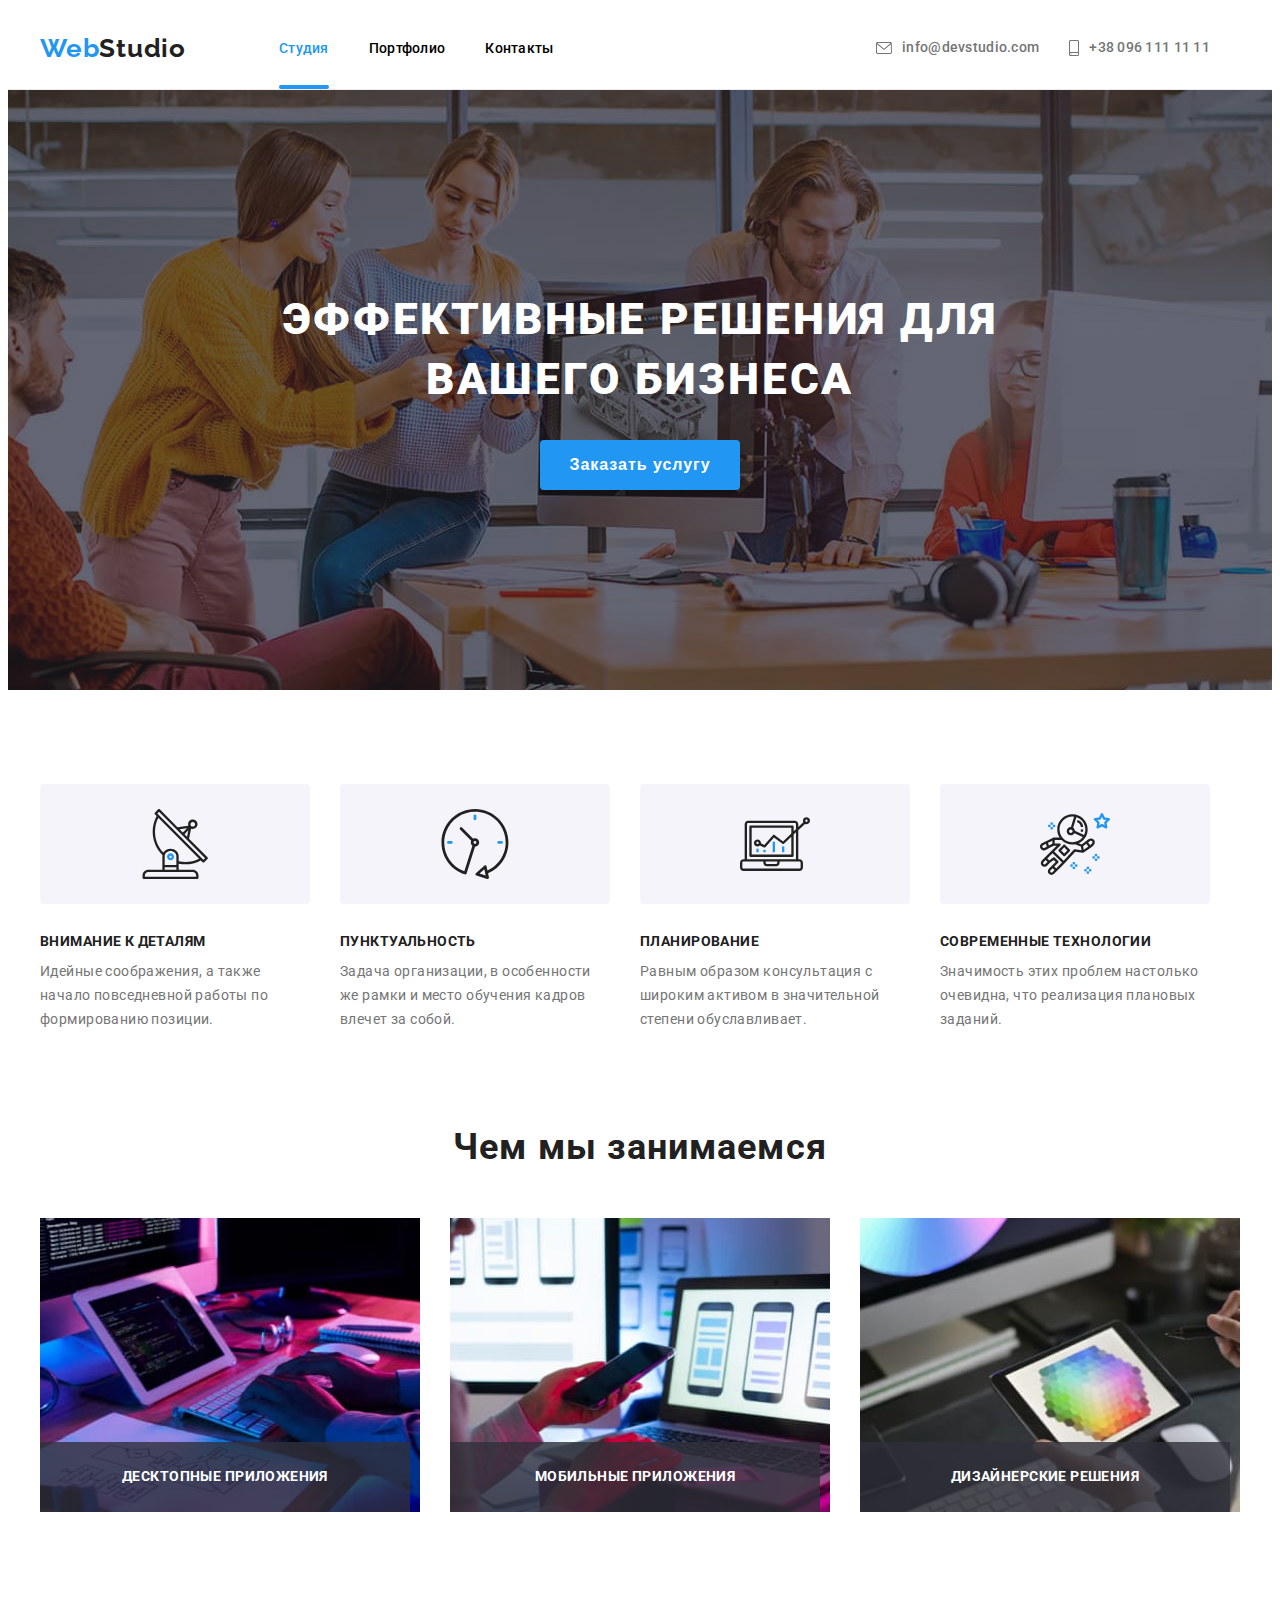
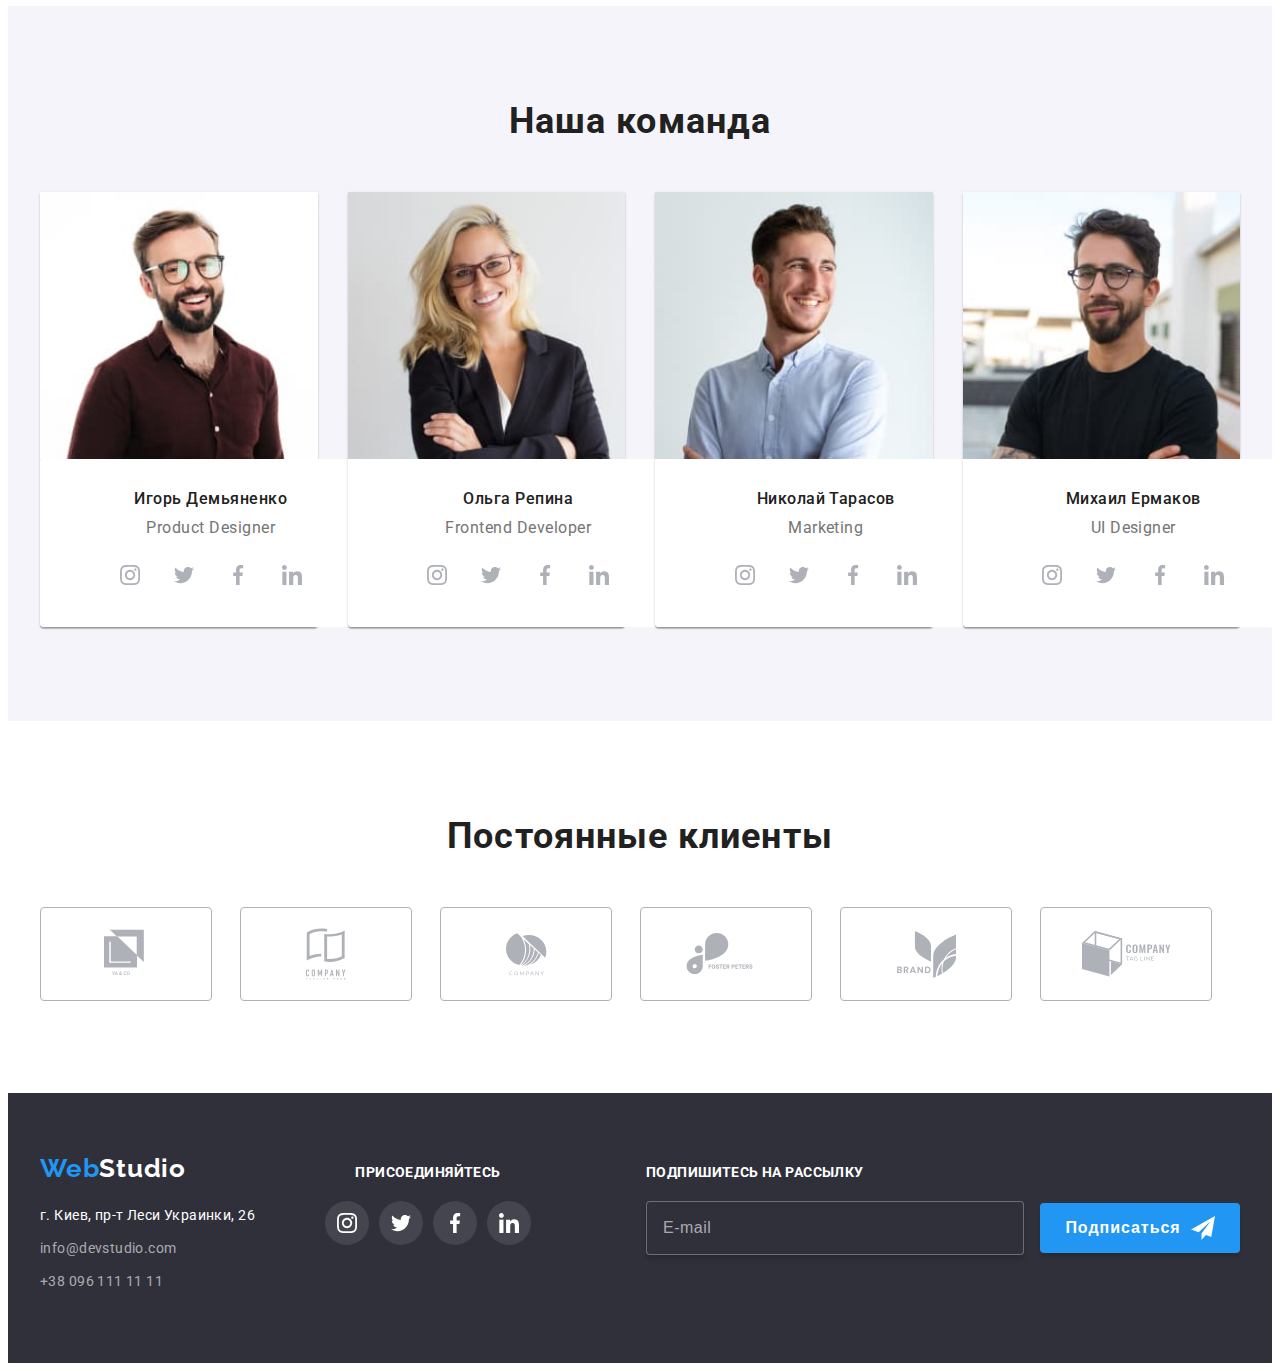
==== commit f580abd0: "ДЗ 8" ====
--- a/index.html
+++ b/index.html
@@ -17,35 +17,47 @@
 <body>
     <!--Шапка сайта-->
     <header class="header">
-        <div class="header-container container">
+        <div class="container header-container">
             <nav class="navigation">
-                <a class="logo logo_theme_light link" href="/" lang="en"><span class="logo_accent-text">Web</span>Studio</a>
-                    <ul class="menu list">
-                        <li class="menu__item"><a class="menu__link menu__link_current link" href="">Студия</a></li>
-                        <li class="menu__item"><a class="menu__link link" href="./portfolio.html">Портфолио</a></li>
-                        <li class="menu__item"><a class="menu__link link" href="">Контакты</a></li>
-                    </ul>
+                <a class="link logo logo_theme_light" href="./index.html" lang="en">
+                    <span class="logo_accent-text">Web</span>Studio</a>
+                <ul class="menu list">
+                    <li class="menu__item">
+                        <a class="menu__link menu__link_current link" href="./index.html">Студия</a>
+                    </li>
+                    <li class="menu__item">
+                        <a class="menu__link link" href="./portfolio.html">Портфолио</a>
+                    </li>
+                    <li class="menu__item">
+                        <a class="menu__link link" href="">Контакты</a>
+                    </li>
+                </ul>
             </nav>
             <button type="button" class="burger-btn" data-menu-button>
-                <svg class="burger-icon" width="40px" height="40px">
+                <svg class="burger-icon" width="40" height="40">
                     <use href="./images/icons.svg#icon-menu"></use>
                 </svg>
             </button>
             <ul class="contact-list list">
-                <li class="contact-list__item menu__item">
-                    <a class="contact-list__link link" href="mailto:info@devstudio.com">
-                        <svg class="contact-list__logo contact-list__logo_mail">
+                <li class="contact-list__item">
+                    <a class="contact-list__logo link" href="mailto:info@devstudio.com" lang="en">
+                        <svg class="contact-list__icon-header" width="16px" height="12px">
                             <use href="./images/icons.svg#icon-mail"></use>
-                        </svg>  info@devstudio.com</a>
-                </li>
-                <li class="contact-list__item menu__item">
-                    <a class="contact-list__link link" href="tel:+380961111111">
-                        <svg class="contact-list__logo contact-list__logo_tel">
+                        </svg>
+                        info@devstudio.com
+                    </a>
+                </li>
+                <li class="contact-list__item">
+                    <a class="contact-list__logo contact-list__logo-link link" href="tel:+380961111111">
+                        <svg class="contact-list__icon-header" width="10px" height="16px">
                             <use href="./images/icons.svg#icon-tel"></use>
-                        </svg >  +38 096 111 11 11</a>
+                        </svg>
+                        +38 096 111 11 11
+                    </a>
                 </li>
             </ul>
         </div>
+    
         <div class="mobile-menu" data-menu>
             <button type="button" class="mobile-menu__button" data-menu-close>
                 <svg class="icon" width="40" height="40">
@@ -63,17 +75,19 @@
                     <a href="" class="link mobile-nav__link">Контакты</a>
                 </li>
             </ul>
-            <ul class="list mobile-auth">
-                <li class="mobile-auth__item">
-                    <a class="link mobile-auth__link mobile-auth__link__active" href="mailto:info@example.com">
-                        info@example.com</a>
-                </li>
-                <li class="mobile-auth__item">
-                    <a class="link mobile-auth__link" href="tel:+380961111111">
-                        +38 096 111 11 11
-                    </a>
-                </li>
-            </ul>
+            <div class="mobile">
+                <ul class="list mobile-auth">
+                    <li class="mobile-auth__item">
+                        <a class="link mobile-auth__link mobile-auth__link__active" href="mailto:info@example.com">
+                            info@example.com</a>
+                    </li>
+                    <li class="mobile-auth__item">
+                        <a class="link mobile-auth__link" href="tel:+380961111111">
+                            +38 096 111 11 11
+                        </a>
+                    </li>
+                </ul>
+            </div>
             <ul class="list mobile-messenger">
                 <li class="mobile-messenger__item">
                     <a href="" class="link mobile-messenger__link">Instagram</a>
@@ -93,10 +107,10 @@
     <main>
         <!--Hero-->
         <section class="hero">
-                <div class="container">
-                    <h1 class="hero__title">Эффективные решения для вашего бизнеса</h1>
-                    <button class="hero__btn button" type="button" data-modal-open>Заказать услугу</button>
-                </div>
+            <div class="container hero__container ">
+                <h1 class="hero__title">Эффективные решения для вашего бизнеса</h1>
+                <button class="hero__btn button" type="button" data-modal-open>Заказать услугу</button>
+            </div>
         </section>
         <!--Преимущества-->
         <section class="features">
@@ -428,7 +442,6 @@
     <!--Подвал сайта-->
     <footer class="footer">
         <div class="footer-container container">
-            <div class="footer__wrapper"> 
                 <div class="contacts-section">
                     <a class="logo logo_theme_dark link" href="" lang="en"><span class="logo_accent-text">Web</span>Studio</a>
                     <address class="address">
@@ -443,7 +456,7 @@
                 </div>
                 <div class="footer-social-list">
                     <p class="footer-social-list__text">присоединяйтесь</p>
-                    <ul class="social-list list footer-social-list__list list">
+                    <ul class="social-list list footer-social-list__list">
                         <li class="social-list__item">
                             <a href="" class="social-list__link footer-social-list__link">
                                 <svg class="social-list__icon" width="20px" height="20px">
@@ -474,26 +487,25 @@
                         </li>
                     </ul>
                 </div>
-            </div>
             <div class="form-field">
-                <b class="form-field__text">Подпишитесь на рассылку</b>
-                <form action="#" class="footer-form">
-                    <input type="email" name="footer-user-mail" class="footer-form__input" placeholder="E-mail" required>
-                    <button type="submit" class="footer-form__btn hero__btn button">
-                        Подписаться
-                        <svg class="footer-form__icon" width="24px" height="24px">
-                            <use href="./images/icons.svg#icon-send"></use>
-                        </svg>
-                    </button>
-                </form>
+                    <b class="form-field__text">Подпишитесь на рассылку</b>
+                    <form action="#" class="footer-form">
+                        <input type="email" name="footer-user-mail" class="footer-form__input" placeholder="E-mail" required>
+                        <button type="submit" class="footer-form__btn hero__btn button">
+                            Подписаться
+                            <svg class="footer-form__icon" width="24px" height="24px">
+                                <use href="./images/icons.svg#icon-send"></use>
+                            </svg>
+                        </button>
+                    </form>
             </div>
         </div>
     </footer>
-    <!-- <div class="backdrop is-hidden" data-modal>
+    <div class="backdrop is-hidden" data-modal>
         <div class="modal">
             <button type="button" class="modal__btn-close" data-modal-close>
                 <svg class="modal__icon" width="11px" height="11px">
-                    <use href="./images/icons.svg#icon-close"></use>
+                    <use href="./images/icons.svg#close-modal"></use>
                 </svg>
             </button>
             <b class="modal__text">Оставьте свои данные, мы вам перезвоним</b>
@@ -510,8 +522,8 @@
                 <label class="modal-form__field">
                     Телефон
                     <span class="modal-form__input-wrapper">
-                        <input type="tel" name="user-phone" class="modal-form__input" required pattern="[0-9]{3}-[0-9]{3}-[0-9]{2}-[0-9]{2}"
-                            title="096-111-11-11">
+                        <input type="tel" name="user-phone" class="modal-form__input" required
+                            pattern="[0-9]{3}-[0-9]{3}-[0-9]{2}-[0-9]{2}" title="096-111-11-11">
                         <svg class="modal-form__icon" width="18px" height="18px">
                             <use href="./images/icons.svg#icon-form-phone"></use>
                         </svg>
@@ -531,12 +543,14 @@
                     <textarea name="user-message" class="modal-form__message" placeholder="Введите текст"></textarea>
                 </label>
                 <input type="checkbox" id="user-term" name="user-term" class="modal-form__term visually-hidden">
-                <label for="user-term" class="modal-form__check-desc">Соглашаюсь с рассылкой и принимаю <a href="" class="modal-form__link">Условия договора</a></label>
+                <label for="user-term" class="modal-form__check-desc">Соглашаюсь с рассылкой и принимаю <a href=""
+                        class="modal-form__link">Условия договора</a></label>
                 <button type="submit" class="modal-form__btn hero__btn button">Отправить</button>
             </form>
         </div>
-    </div> -->
+    </div>
     <script src="./js/mobile-menu.js"></script>
     <script src="./js/modal.js"></script>
     </body>
-</html>+    
+    </html>--- a/css/main.min.css
+++ b/css/main.min.css
@@ -1,2 +1,2 @@
-:root{--main-font: "Roboto", sans-serif;--secondary-font: "Raleway", sans-serif;--accent-color: #2196f3;--footer-color: #2f303a;--background-color: #ffffff;--font-color: #212121;--description-color: #757575;--secondary-background: #f5f4fa;--adress-color: rgba(255, 255, 255, 0.6);--border-cards: #eeeeee;--accent-mobile-padding-top: 60px;--accent-mobile-padding-bottom: 60px;--accent-padding-top: 94px;--accent-padding-bottom: 94px;--color-link: #afb1b8;--color-footer-link: rgba(255, 255, 255, 0.1);--color-border-header: #ececec;--color-hover-btn: #188ce8}.visually-hidden{position:absolute !important;clip:rect(1px 1px 1px 1px);clip:rect(1px, 1px, 1px, 1px);padding:0 !important;border:0 !important;height:1px !important;width:1px !important;overflow:hidden}body{font-family:var(--main-font);background-color:var(--background-color)}h1,h2,h3,h4,h5,h6,p{margin:0}ul,ol{margin:0;padding:0}img{display:block;max-width:100%;width:100%}.link{text-decoration:none}.list{list-style:none}.address{font-style:normal}.title{font-weight:700;font-size:28px;line-height:1.17;letter-spacing:0.03em;color:var(--font-color);text-align:center;margin-bottom:30px}@media screen and (min-width: 1200px){.title{font-size:36px;margin-bottom:50px}}.container{padding-left:15px;padding-right:15px}@media screen and (min-width: 480px){.container{max-width:480px;margin:0 auto}}@media screen and (min-width: 768px){.container{max-width:768px}}@media screen and (min-width: 1200px){.container{max-width:1200px}}.logo{font-family:var(--secondary-font);font-weight:700;font-size:24px;line-height:1.19;letter-spacing:0.03em}@media screen and (min-width: 1200px){.logo{font-size:26px}}.logo_theme_light{color:var(--font-color);padding:16px 0px}@media screen and (min-width: 768px){.logo_theme_light{margin-right:88px;padding:26px 0px}}@media screen and (min-width: 1200px){.logo_theme_light{margin-right:93px;padding-top:24px;padding-bottom:25px}}.logo_theme_dark{color:var(--background-color)}.logo_accent-text{color:var(--accent-color)}.button{font-size:16px;line-height:1.88;letter-spacing:0.06em;cursor:pointer;border:none;border-radius:4px}.social-list{display:flex;flex-wrap:wrap;justify-content:center;align-items:center;margin-top:16px;width:100%;max-width:100%}.social-list__item{display:flex;justify-content:center;align-items:center}.social-list__item:not(:last-child){margin-right:10px}.social-list__link{display:flex;justify-content:center;align-items:center;width:44px;height:44px;border-radius:50%;background-color:var(--background-color);fill:var(--color-link);transition:fill 250ms cubic-bezier(0.4, 0, 0.2, 1),background-color 250ms cubic-bezier(0.4, 0, 0.2, 1)}.social-list__link:hover,.social-list__link:focus{fill:var(--background-color);background-color:var(--accent-color)}.backdrop{position:fixed;top:0;left:0;width:100vw;height:100vh;background-color:rgba(0,0,0,0.2);transition:all 250ms cubic-bezier(0.4, 0, 0.2, 1)}.is-hidden{opacity:0;visibility:hidden;pointer-events:none}.modal{position:absolute;top:50%;left:50%;padding:40px;transform:translate(-50%, -50%);height:581px;width:528px;border-radius:4px;background-color:var(--background-color);box-shadow:0px 4px 4px rgba(0,0,0,0.25),0px 1px 3px rgba(0,0,0,0.12),0px 1px 1px rgba(0,0,0,0.14),0px 2px 1px rgba(0,0,0,0.2)}.modal__btn-close{position:absolute;top:8px;right:8px;width:30px;height:30px;background-color:var(--background-color);border:1px solid rgba(0,0,0,0.1);border-radius:50%;cursor:pointer;transition:fill 250ms cubic-bezier(0.4, 0, 0.2, 1)}.modal__btn-close:hover,.modal__btn-close:focus{fill:var(--accent-color)}.modal__text{font-size:20px;font-weight:700;line-height:1.15;letter-spacing:0.03em;text-align:center;color:var(--font-color);padding-bottom:2px}.modal-form{display:flex;flex-direction:column}.modal-form__field{font-size:12px;line-height:1.17;letter-spacing:0.01em;color:var(--description-color);margin-top:10px}.modal-form__input-wrapper{display:block;position:relative;margin-top:4px}.modal-form__input{width:100%;height:40px;border:1px solid rgba(33,33,33,0.2);border-radius:4px;padding-left:42px;transition:border-color 250ms cubic-bezier(0.4, 0, 0.2, 1)}.modal-form__input:focus{outline:none;border-color:var(--accent-color)}.modal-form__icon{position:absolute;display:block;top:50%;left:12px;transform:translateY(-50%);transition:fill 250ms cubic-bezier(0.4, 0, 0.2, 1)}.modal-form__input:focus+.modal-form__icon{fill:var(--accent-color)}.modal-form__message{width:100%;height:120px;border:1px solid rgba(33,33,33,0.2);border-radius:4px;padding:12px 16px;resize:none;margin-top:4px;transition:border-color 250ms cubic-bezier(0.4, 0, 0.2, 1)}.modal-form__message:focus{outline:none;border-color:var(--accent-color)}.modal-form__message::placeholder{font-size:12px;font-weight:400;line-height:1.17;letter-spacing:0.01em;color:rgba(117,117,117,0.5)}.modal-form__check-desc{font-size:14px;line-height:1.71;letter-spacing:0.03em;color:var(--description-color);margin-top:20px;text-align:center}.modal-form__check-desc::before{display:inline-block;content:"";width:16px;height:15px;border:2px solid var(--font-color);border-radius:4px;cursor:pointer;margin-right:8px;transition:border 250ms cubic-bezier(0.4, 0, 0.2, 1)}.modal-form__term:checked+.modal-form__check-desc::before{background-image:url(../images/icon-check.svg);background-color:var(--accent-color);background-position:center;border-color:var(--accent-color);box-shadow:0px 1px 3px rgba(0,0,0,0.12),0px 1px 1px rgba(0,0,0,0.14),0px 2px 1px rgba(0,0,0,0.2)}.modal-form__term:focus+.modal-form__check-desc::before{border:2px solid var(--accent-color)}.modal-form__btn{align-self:center;margin-top:30px}.modal-form__btn:hover,.modal-form__btn:focus{background-color:var(--color-hover-btn)}.modal-form__link{color:var(--accent-color)}.header{border:1px solid var(--color-border-header)}.header-container{display:flex;align-items:center;justify-content:space-between}@media screen and (max-width: 767px){.menu{display:none}.contact-list{display:none}.mobile-menu{position:fixed;top:0;left:50%;width:100vw;max-width:480px;height:100vh;padding:48px 40px;background-color:var(--background-color);transform:translateY(-100%) translateX(-50%);transition:transform 250ms cubic-bezier(0.4, 0, 0.2, 1)}.burger-btn,.mobile-menu__btn-close{background-color:transparent;border:none;padding:0}.burger-btn:hover,.burger-btn:focus,.mobile-menu__btn-close:hover,.mobile-menu__btn-close:focus{fill:var(--accent-color)}.mobile-menu__btn-close{position:absolute;top:10px;right:15px}.is-open{transform:translateY(0) translateX(-50%)}}@media screen and (min-width: 768px){.burger-btn{display:none}.mobile-menu{display:none}.menu{display:flex;align-items:center}.navigation{display:flex;align-items:center}.menu__item{position:relative}.menu__item:not(:last-child){margin-right:50px}.menu__link{font-weight:500;font-size:14px;line-height:1.14;letter-spacing:0.02em;color:var(--font-color);padding:32px 0px;display:block;transition:color 250ms cubic-bezier(0.4, 0, 0.2, 1)}.menu__link:hover,.menu__link:focus{color:var(--accent-color)}.menu__link_current{color:var(--accent-color)}.menu__link_current::after{content:"";display:block;position:absolute;left:0;bottom:-1.5px;width:100%;height:4px;background-color:var(--accent-color);border-radius:4px}.contact-list__item:not(:last-child){margin-bottom:10px}.contact-list__link{display:flex;align-items:center;font-weight:500;font-size:12px;line-height:1.16;letter-spacing:0.02em;color:var(--description-color);transition:color 250ms cubic-bezier(0.4, 0, 0.2, 1)}.contact-list__link:hover,.contact-list__link:focus{color:var(--accent-color)}.contact-list__logo{margin-right:8px;fill:var(--description-color);transition:fill 250ms cubic-bezier(0.4, 0, 0.2, 1)}.contact-list__link:hover .contact-list__logo,.contact-list__link:focus .contact-list__logo{fill:var(--accent-color)}.contact-list__logo_mail{width:14px;height:10px}.contact-list__logo_tel{width:10px;height:14px}}.hero{background-color:var(--footer-color);width:100%;padding-top:118px;padding-bottom:118px;text-align:center;margin-left:auto;margin-right:auto;background-image:linear-gradient(rgba(47,48,58,0.4), rgba(47,48,58,0.4)),url(../images/hero/bg-hero-mobile.jpg);background-position:center;background-repeat:no-repeat;background-size:cover;background-color:var(--footer-color)}@media (min-device-pixel-ratio: 2), (min-resolution: 192dpi), (min-resolution: 2dppx){.hero{background-image:url(../images/hero/bg-hero-mobile@2x.jpg)}}@media screen and (min-width: 768px){.hero{max-width:768px;background-image:linear-gradient(to bottom, rgba(47,48,58,0.4), rgba(47,48,58,0.4)),url(../images/hero/bg-hero-tablet.jpg)}}@media screen and (min-width: 768px) and (min-device-pixel-ratio: 2), screen and (min-width: 768px) and (min-resolution: 192dpi), screen and (min-width: 768px) and (min-resolution: 2dppx){.hero{background-image:linear-gradient(to bottom, rgba(47,48,58,0.4), rgba(47,48,58,0.4)),url(../images/hero/bg-hero-tablet@2x.jpg)}}@media screen and (min-width: 1200px){.hero{max-width:1600px;padding-top:200px;padding-bottom:200px;background-image:linear-gradient(to bottom, rgba(47,48,58,0.4), rgba(47,48,58,0.4)),url(../images/hero/bg-hero-desktop.jpg)}}@media screen and (min-width: 1200px) and (min-device-pixel-ratio: 2), screen and (min-width: 1200px) and (min-resolution: 192dpi), screen and (min-width: 1200px) and (min-resolution: 2dppx){.hero{background-image:linear-gradient(to bottom, rgba(47,48,58,0.4), rgba(47,48,58,0.4)),url(../images/hero/bg-hero-desktop@2x.jpg)}}.hero__title{font-weight:900;font-size:26px;line-height:1.62;letter-spacing:0.06em;text-align:center;color:var(--background-color);text-transform:uppercase;margin:0 auto;margin-bottom:30px}@media screen and (min-width: 480px){.hero__title{width:360px}}@media screen and (min-width: 1200px){.hero__title{font-size:44px;line-height:1.36;width:696px}}.hero__btn{display:inline-block;font-weight:700;background-color:var(--accent-color);color:var(--background-color);height:50px;width:200px;left:700px;top:430px;box-shadow:0px 4px 4px 0px rgba(0,0,0,0.15);transition:background-color 250ms cubic-bezier(0.4, 0, 0.2, 1)}.hero__btn:hover,.hero__btn:focus{background-color:var(--color-hover-btn)}.features{padding-top:var(--accent-mobile-padding-top);padding-bottom:var(--accent-mobile-padding-bottom)}@media screen and (min-width: 1200px){.features{padding-top:var(--accent-padding-top);padding-bottom:var(--accent-padding-bottom)}}.features__list{align-items:center}@media screen and (min-width: 768px){.features__list{display:flex;flex-wrap:wrap;align-items:baseline;margin-left:-30px;margin-top:-30px}}.features__item{width:100%}.features__item:not(:last-child){margin-bottom:30px}@media screen and (min-width: 768px){.features__item{width:354px;margin-left:30px;margin-top:30px}.features__item:not(:last-child){margin-bottom:unset}}@media screen and (min-width: 1200px){.features__item{width:270px}}.features__icon{display:flex;justify-content:center;align-items:center;width:100%;height:120px;background:var(--secondary-background);border-radius:4px;margin-bottom:30px}.features__logo{height:70px;width:70px}.features__subtitle{text-transform:uppercase;font-weight:700;font-size:14px;line-height:1.14;letter-spacing:0.03em;color:var(--font-color);margin-bottom:10px;text-align:center}@media screen and (min-width: 768px){.features__subtitle{text-align:left}}.features__description{font-size:14px;line-height:1.71;letter-spacing:0.03em;color:var(--description-color)}.services{display:none;padding-bottom:var(--accent-padding-bottom)}@media screen and (min-width: 1200px){.services{display:block}}.services__list{display:flex;align-items:center;margin-left:-30px;margin-top:-30px}.services__item{flex-basis:calc(100% / 3 - 30px);margin-left:30px;margin-top:30px}.services__card{position:relative}.services__text{display:flex;justify-content:center;align-items:center;position:absolute;width:370px;height:70px;bottom:0;left:0;background-color:rgba(47,48,58,0.8);color:var(--background-color);font-size:14px;font-weight:700;line-height:1.14;letter-spacing:0.03em;text-transform:uppercase}.team{background-color:var(--secondary-background);padding-top:var(--accent-mobile-padding-top);padding-bottom:var(--accent-mobile-padding-bottom)}@media screen and (min-width: 1200px){.team{padding-top:var(--accent-padding-top);padding-bottom:var(--accent-padding-bottom)}}.team__list{align-items:center}@media screen and (min-width: 768px){.team__list{display:flex;flex-wrap:wrap;align-items:baseline;margin-left:-30px;margin-top:-30px}}.team__item{width:100%;box-shadow:0px 1px 3px rgba(0,0,0,0.12),0px 1px 1px rgba(0,0,0,0.14),0px 2px 1px rgba(0,0,0,0.2);border-radius:0px 0px 4px 4px}.team__item:not(:last-child){margin-bottom:30px}@media screen and (min-width: 768px){.team__item{width:354px;margin-left:30px;margin-top:30px}.team__item:not(:last-child){margin-bottom:unset}}@media screen and (min-width: 1200px){.team__item{flex-basis:calc(100% / 4 - 30px);width:270px}}.card-employee{width:100%;padding-top:30px;padding-bottom:24px;text-align:center;background-color:var(--background-color);border-radius:4px}@media screen and (min-width: 768px){.card-employee{padding:30px 74px 24px 74px}}@media screen and (min-width: 1200px){.card-employee{padding:30px 32px}}.card-employee__title{font-weight:500;font-size:16px;line-height:1.19;letter-spacing:0.03em;color:var(--font-color);margin-bottom:10px}.card-employee__text{font-size:16px;line-height:1.19;letter-spacing:0.03em;color:var(--description-color)}.clients{padding-top:var(--accent-mobile-padding-top);padding-bottom:var(--accent-mobile-padding-bottom)}@media screen and (min-width: 1200px){.clients{padding-top:var(--accent-padding-top);padding-bottom:var(--accent-padding-bottom)}}.clients__list{align-items:center}@media screen and (min-width: 480px){.clients__list{display:flex;flex-wrap:wrap;margin-left:-30px;margin-top:-30px}}.clients__item{height:92px;width:100%}.clients__item:not(:last-child){margin-bottom:30px}@media screen and (min-width: 480px){.clients__item{width:210px;margin-left:30px;margin-top:30px}.clients__item:not(:last-child){margin-bottom:unset}}@media screen and (min-width: 768px){.clients__item{width:226px}}@media screen and (min-width: 1200px){.clients__item{width:170px}}.clients__link{display:flex;justify-content:center;align-items:center;width:100%;height:100%;background-color:var(--background-color);border:1px solid var(--color-link);border-radius:4px;fill:var(--color-link);transition:fill 250ms cubic-bezier(0.4, 0, 0.2, 1),border 250ms cubic-bezier(0.4, 0, 0.2, 1)}.clients__link:hover,.clients__link:focus{border:1px solid var(--accent-color);fill:var(--accent-color)}.footer{background-color:var(--footer-color);padding-top:60px;padding-bottom:60px}.footer-container{display:flex;flex-direction:column;align-items:center;width:100%}@media screen and (min-width: 768px){.footer-container{flex-direction:row;flex-wrap:wrap;justify-content:space-around}}@media screen and (min-width: 1200px){.footer-container{justify-content:center;align-items:baseline}}@media screen and (min-width: 768px){.footer__wrapper{display:flex;align-items:baseline}}@media screen and (min-width: 1200px){.footer__wrapper{margin-right:70px}}.contacts-section{display:flex;flex-direction:column;align-items:center;margin-bottom:60px}@media screen and (min-width: 768px){.contacts-section{display:flex;align-items:baseline;justify-content:space-evenly}}@media screen and (min-width: 1200px){.contacts-section{text-align:left;margin-bottom:0}}.address{font-style:normal}.address__list{display:flex;flex-direction:column;align-items:center;margin-top:20px}.address__item{margin-bottom:8px}@media screen and (min-width: 1200px){.address__item{margin-bottom:9px}}.address__link{font-size:14px;line-height:1.71;letter-spacing:0.03em;color:var(--adress-color);transition:color 250ms cubic-bezier(0.4, 0, 0.2, 1)}.address__link:hover,.address__link:focus{color:var(--accent-color)}.address__link_theme-light{color:var(--background-color);transition:color 250ms cubic-bezier(0.4, 0, 0.2, 1)}.address__link_theme-light:hover,.address__link_theme-light:focus{color:var(--accent-color)}.footer-social-list{display:flex;flex-direction:column;align-items:center;height:80px;margin-bottom:60px}@media screen and (max-width: 1199px){.footer-social-list{text-align:center}}@media screen and (min-width: 1200px){.footer-social-list{margin-left:70px}}.footer-social-list__list{margin-top:20px;flex-wrap:nowrap}.footer-social-list__text{font-size:14px;font-weight:700;line-height:1.14;letter-spacing:0.03em;color:var(--background-color);text-transform:uppercase}.footer-social-list__link{background-color:var(--color-footer-link);fill:var(--background-color)}.form-field{text-align:center;height:86px;width:100%}@media screen and (max-width: 1199px){.form-field{text-align:center}}@media screen and (min-width: 1200px){.form-field{margin-left:auto}}.form-field__text{display:block;font-size:14px;font-weight:700;line-height:1.14;letter-spacing:0.03em;color:var(--background-color);text-transform:uppercase}@media screen and (min-width: 1200px){.form-field__text{text-align:left}}.footer-form{margin-top:20px;padding-bottom:40px}@media screen and (max-width: 1199px){.footer-form{text-align:center}}@media screen and (min-width: 1200px){.footer-form{display:flex}}.footer-form__input{width:100%;max-width:450px;height:50px;border:1px solid rgba(255,255,255,0.3);box-shadow:0px 4px 4px rgba(0,0,0,0.15);border-radius:4px;background-color:var(--footer-color);padding-left:16px;color:var(--adress-color)}@media screen and (min-width: 768px) and (max-width: 1199px){.footer-form__input{display:block;margin:0 auto 20px}}@media screen and (min-width: 1200px){.footer-form__input{width:358px;margin-right:12px;margin-bottom:0}}.footer-form__input::placeholder{font-size:16px;font-weight:400;line-height:1.25;letter-spacing:0.03em;color:var(--adress-color)}.footer-form__btn{display:inline-flex;justify-content:center;align-items:center;padding:10px 28px 10px 29px}.footer-form__icon{fill:var(--background-color);margin-left:10px}
+:root{--main-font: "Roboto", sans-serif;--secondary-font: "Raleway", sans-serif;--accent-color: #2196f3;--footer-color: #2f303a;--background-color: #ffffff;--font-color: #212121;--description-color: #757575;--secondary-background: #f5f4fa;--adress-color: rgba(255, 255, 255, 0.6);--border-cards: #eeeeee;--accent-mobile-padding-top: 60px;--accent-mobile-padding-bottom: 60px;--accent-padding-top: 94px;--accent-padding-bottom: 94px;--color-link: #afb1b8;--color-footer-link: rgba(255, 255, 255, 0.1);--color-border-header: #ececec;--color-hover-btn: #188ce8}.visually-hidden{position:absolute !important;clip:rect(1px 1px 1px 1px);clip:rect(1px, 1px, 1px, 1px);padding:0 !important;border:0 !important;height:1px !important;width:1px !important;overflow:hidden}body{font-family:var(--main-font);background-color:var(--background-color)}h1,h2,h3,h4,h5,h6,p{margin:0}ul,ol{margin:0;padding:0}img{display:block;max-width:100%;width:100%}.link{text-decoration:none}.list{list-style:none}.address{font-style:normal}.title{font-weight:700;font-size:28px;line-height:1.17;letter-spacing:0.03em;color:var(--font-color);text-align:center;margin-bottom:30px}@media screen and (min-width: 1200px){.title{font-size:36px;margin-bottom:50px}}.container{padding-left:15px;padding-right:15px}.header .container{display:flex;align-items:center;justify-content:space-between}@media screen and (min-width: 480px){.container{max-width:480px;margin:0 auto}}@media screen and (min-width: 768px){.container{max-width:768px}.about .container{display:flex}}@media screen and (min-width: 1200px){.container{max-width:1200px}}.logo{font-family:var(--secondary-font);font-weight:700;font-size:24px;line-height:1.19;letter-spacing:0.03em}@media screen and (min-width: 1200px){.logo{font-size:26px}}.logo_theme_light{color:var(--font-color);padding:16px 0px}@media screen and (min-width: 768px){.logo_theme_light{margin-right:88px;padding:26px 0px}}@media screen and (min-width: 1200px){.logo_theme_light{margin-right:93px;padding-top:24px;padding-bottom:25px}}.logo_theme_dark{color:var(--background-color)}.logo_accent-text{color:var(--accent-color)}.button{font-size:16px;line-height:1.88;letter-spacing:0.06em;cursor:pointer;border:none;border-radius:4px}.social-list{display:flex;flex-wrap:wrap;justify-content:center;align-items:center;margin-top:16px;width:100%;max-width:100%}.social-list__item{display:flex;justify-content:center;align-items:center}.social-list__item:not(:last-child){margin-right:10px}.social-list__link{display:flex;justify-content:center;align-items:center;width:44px;height:44px;border-radius:50%;background-color:var(--background-color);fill:var(--color-link);transition:fill 250ms cubic-bezier(0.4, 0, 0.2, 1),background-color 250ms cubic-bezier(0.4, 0, 0.2, 1)}.social-list__link:hover,.social-list__link:focus{fill:var(--background-color);background-color:var(--accent-color)}.backdrop{position:fixed;top:0;left:0;width:100vw;height:100vh;background-color:rgba(0,0,0,0.2);opacity:1;transition:opacity 250ms cubic-bezier(0.4, 0, 0.2, 1);overflow-y:scroll}.backdrop.is-hidden{visibility:hidden;opacity:0;pointer-events:none}@media screen and (max-width: 767px){.backdrop{padding:93px 15px}}@media screen and (min-width: 768px) and (max-width: 1199px){.backdrop{padding:207px 159px}}.is-hidden{opacity:0;visibility:hidden;pointer-events:none}@media screen and (min-width: 1200px){.is-hidden{transform:translate(-50%, -50%) scale(0.5)}}.modal{position:relative;left:50%;top:50%;transform:translate(-50%, -50%);background-color:var(--background-color);box-shadow:0px 1px 3px rgba(0,0,0,0.12),0px 1px 1px rgba(0,0,0,0.14),0px 2px 1px rgba(0,0,0,0.2);border-radius:4px;padding:40px}@media screen and (max-width: 1199px){.modal{max-width:450px;min-height:609px;margin-left:0 auto;margin-right:0 auto}}@media screen and (min-width: 1200px){.modal{position:absolute;top:50%;left:50%;max-width:528px;min-height:581px;transform:translate(-50%, -50%)}}.modal__btn-close{position:absolute;top:8px;right:8px;width:30px;height:30px;background-color:var(--background-color);border:1px solid rgba(0,0,0,0.1);border-radius:50%;cursor:pointer;transition:fill 250ms cubic-bezier(0.4, 0, 0.2, 1)}.modal__btn-close:hover,.modal__btn-close:focus{fill:var(--accent-color)}.modal__text{display:block;justify-content:center;font-weight:700;font-size:20px;line-height:1.15;text-align:center;color:var(--font-color);margin-bottom:12px}.modal-form{display:flex;flex-direction:column}.modal-form__field{font-size:12px;line-height:1.17;letter-spacing:0.01em;color:var(--description-color);margin-top:10px}.modal-form__input-wrapper{display:block;position:relative;margin-top:4px}.modal-form__input{width:100%;height:40px;border:1px solid rgba(33,33,33,0.2);border-radius:4px;padding-left:42px;transition:border-color 250ms cubic-bezier(0.4, 0, 0.2, 1)}.modal-form__input:focus{outline:none;border-color:var(--accent-color)}.modal-form__icon{position:absolute;display:block;top:50%;left:12px;transform:translateY(-50%);transition:fill 250ms cubic-bezier(0.4, 0, 0.2, 1)}.modal-form__input:focus+.modal-form__icon{fill:var(--accent-color)}.modal-form__message{width:100%;height:120px;border:1px solid rgba(33,33,33,0.2);border-radius:4px;padding:12px 16px;resize:none;margin-top:4px;transition:border-color 250ms cubic-bezier(0.4, 0, 0.2, 1)}.modal-form__message:focus{outline:none;border-color:var(--accent-color)}.modal-form__message::placeholder{font-size:12px;font-weight:400;line-height:1.17;letter-spacing:0.01em;color:rgba(117,117,117,0.5)}.modal-form__check-desc{font-size:14px;line-height:1.71;letter-spacing:0.03em;color:var(--description-color);margin-top:20px;text-align:center}.modal-form__check-desc::before{display:inline-block;content:"";width:16px;height:15px;border:2px solid var(--font-color);border-radius:4px;cursor:pointer;margin-right:8px;transition:border 250ms cubic-bezier(0.4, 0, 0.2, 1)}.modal-form__term:checked+.modal-form__check-desc::before{background-image:url(../images/icon-check.svg);background-color:var(--accent-color);background-position:center;border-color:var(--accent-color);box-shadow:0px 1px 3px rgba(0,0,0,0.12),0px 1px 1px rgba(0,0,0,0.14),0px 2px 1px rgba(0,0,0,0.2)}.modal-form__term:focus+.modal-form__check-desc::before{border:2px solid var(--accent-color)}.modal-form__btn{align-self:center;margin-top:30px}.modal-form__btn:hover,.modal-form__btn:focus{background-color:var(--color-hover-btn)}.modal-form__link{color:var(--accent-color)}.header{border-bottom:1px solid #ececec}@media screen and (max-width: 767px){.header{padding:10px 15px}.menu{display:none}.contact-list{display:none}.burger-btn{display:inline-flex;color:var(--color-title);border:none;padding:0;margin:0;cursor:pointer;background-color:transparent}.burger-btn:hover,.burger-btn:focus{fill:var(--accent-color)}.mobile-menu__button{position:absolute;top:10px;right:15px;display:inline-flex;color:var(--color-title);border:none;padding:0;margin:0;cursor:pointer;background-color:transparent;transition:fill 250ms cubic-bezier(0.4, 0, 0.2, 1)}.mobile-menu__button:hover,.mobile-menu__button:focus{fill:var(--accent-color)}.mobile{margin-top:auto}.mobile-menu{display:flex;flex-direction:column;position:fixed;top:0;left:50%;opacity:0;visibility:hidden;pointer-events:none;overflow-y:scroll;width:100vw;height:100vh;max-width:767px;padding:48px 40px;background-color:#ffffff;box-shadow:0px 4px 8px rgba(0,0,0,0.04),0px 2px 4px rgba(0,0,0,0.08),0px 1px 3px rgba(0,0,0,0.16);transition:transform 250ms cubic-bezier(0.4, 0, 0.2, 1),box-shadow 250ms cubic-bezier(0.4, 0, 0.2, 1)}}@media screen and (max-width: 767px) and (max-width: 479px){.mobile-menu{padding-left:15px;padding-right:15px}}@media screen and (max-width: 767px){.mobile-menu.is-open{transform:translateX(-50%);opacity:1;visibility:visible;pointer-events:auto;z-index:1}.mobile-nav__item{margin-bottom:32px;font-weight:500;letter-spacing:0.02em;font-size:40px;line-height:1.18}}@media screen and (max-width: 767px) and (max-width: 479px){.mobile-nav__item{font-size:34px}}@media screen and (max-width: 767px){.mobile-nav__link{color:var(--color-title);transition:color 250ms cubic-bezier(0.4, 0, 0.2, 1)}.mobile-nav__link:hover,.mobile-nav__link:focus{color:var(--accent-color)}.mobile-nav__link__active{color:var(--accent-color)}.mobile-messenger{display:flex}.mobile-messenger__item{position:relative;font-weight:500;font-size:18px;line-height:1.22;letter-spacing:0.02em}}@media screen and (max-width: 767px) and (max-width: 479px){.mobile-messenger__item{font-size:14px}}@media screen and (max-width: 767px){.mobile-messenger__item:not(:last-child){margin-right:20px}.mobile-messenger__item:not(:last-child)::after{position:absolute;content:"";display:block;top:0;right:-10px;height:100%;width:1px;background-color:rgba(33,33,33,0.2)}.mobile-messenger__link{color:var(--accent-color)}.mobile-auth{margin-bottom:64px}.mobile-auth__item{font-weight:500;font-size:24px;line-height:1.17;letter-spacing:0.02em}}@media screen and (max-width: 767px) and (max-width: 479px){.mobile-auth__item{font-size:18px}}@media screen and (max-width: 767px){.mobile-auth__item+.mobile-auth__item{margin-top:32px}.mobile-auth__link{color:var(--color-subtext)}.mobile-auth__link__active{font-size:34px;line-height:1.18;color:var(--accent-color)}}@media screen and (max-width: 767px) and (max-width: 479px){.mobile-auth__link__active{font-size:28px}}@media screen and (min-width: 768px){.burger-btn{display:none}.mobile-menu{display:none}.navigation{display:flex;align-items:center}.menu{display:flex;align-items:center}.menu__item:not(:last-child){margin-right:40px}.menu__link{font-weight:500;font-size:14px;line-height:1.14;letter-spacing:0.02em;padding-top:33px;color:var(--color-title);display:block;transition-property:all;transition:color 250ms cubic-bezier(0.4, 0, 0.2, 1);padding-bottom:32px}.menu__link:hover,.menu__link:focus{color:var(--accent-color)}.menu__link_current{color:var(--accent-color);position:relative}.menu__link_current::after{position:absolute;display:block;content:"";width:100%;height:4px;background:var(--accent-color);border-radius:2px;bottom:0px}}@media screen and (min-width: 768px) and (min-width: 1200px){.menu__link_current::after{bottom:0px}}@media screen and (min-width: 768px){.contact-list{display:block;justify-content:center;align-items:center;font-weight:500;font-size:12px;line-height:1.16;letter-spacing:0.02em}}@media screen and (min-width: 768px) and (min-width: 1200px){.contact-list{display:flex;margin-left:auto;font-weight:500;font-size:14px;line-height:1.14;letter-spacing:0.02em;align-items:center}.contact-list__item{margin-right:30px}}@media screen and (min-width: 768px) and (max-width: 1199px){.contact-list__item:not(:last-child){margin-bottom:10px}}@media screen and (min-width: 768px){.contact-list__logo{display:flex;align-items:center;color:var(--description-color);transition-property:all;transition:color 250ms cubic-bezier(0.4, 0, 0.2, 1)}}@media screen and (min-width: 768px) and (min-width: 1200px){.contact-list__logo{padding-top:32px;padding-bottom:32px}}@media screen and (min-width: 768px) and (max-width: 1199px){.contact-list__logo{padding-top:20px}.contact-list__logo-link{padding-top:0;padding-bottom:20px}}@media screen and (min-width: 768px){.contact-list__logo:hover,.contact-list__logo:focus{color:var(--accent-color)}.contact-list__icon-header{margin-right:10px;fill:var(--description-color);transition-property:all;transition:fill 250ms cubic-bezier(0.4, 0, 0.2, 1)}.contact-list__logo:hover .contact-list__icon-header,.contact-list__logo:focus .contact-list__icon-header{fill:var(--accent-color)}}.hero{background-repeat:no-repeat;background-size:cover;background-position:center;margin-right:auto;margin-left:auto;height:400px;background-image:linear-gradient(rgba(47,48,58,0.4), rgba(47,48,58,0.4)),url(../images/hero/bg-hero-mobile.jpg)}@media screen and (min-device-pixel-ratio: 2), screen and (min-resolution: 192dpi), screen and (min-resolution: 2dppx){.hero{background-image:linear-gradient(to bottom, rgba(47,48,58,0.4), rgba(47,48,58,0.4)),url(../images/hero/bg-hero-mobile@2x.jpg)}}@media screen and (min-width: 768px){.hero{background-image:linear-gradient(to bottom, rgba(47,48,58,0.4), rgba(47,48,58,0.4)),url(../images/hero/bg-hero-tablet.jpg)}}@media screen and (min-width: 768px) and (min-device-pixel-ratio: 2), screen and (min-width: 768px) and (min-resolution: 192dpi), screen and (min-width: 768px) and (min-resolution: 2dppx){.hero{background-image:linear-gradient(to bottom, rgba(47,48,58,0.4), rgba(47,48,58,0.4)),url(../images/hero/bg-hero-tablet@2x.jpg)}}@media screen and (min-width: 1200px){.hero{max-width:1600px;height:600px;background-image:linear-gradient(to bottom, rgba(47,48,58,0.4), rgba(47,48,58,0.4)),url(../images/hero/bg-hero-desktop.jpg)}}@media screen and (min-width: 1200px) and (min-device-pixel-ratio: 2), screen and (min-width: 1200px) and (min-resolution: 192dpi), screen and (min-width: 1200px) and (min-resolution: 2dppx){.hero{background-image:linear-gradient(to bottom, rgba(47,48,58,0.4), rgba(47,48,58,0.4)),url(../images/hero/bg-hero-desktop@2x.jpg)}}.hero__container{display:flex;flex-direction:column;justify-content:center;align-items:center;text-align:center;padding:118px 44px}@media screen and (min-width: 768px){.hero__container{padding-left:204px;padding-right:204px}}@media screen and (min-width: 1200px){.hero__container{padding:200px 252px}}.hero__title{margin-bottom:30px;font-weight:900;font-size:26px;line-height:1.62;text-align:center;letter-spacing:0.06em;text-transform:uppercase;color:var(--background-color)}@media screen and (min-width: 1200px){.hero__title{font-size:44px;line-height:1.36}}.hero__btn{display:inline-block;font-weight:700;background-color:var(--accent-color);color:var(--background-color);height:50px;width:200px;left:700px;top:430px;box-shadow:0px 4px 4px 0px rgba(0,0,0,0.15);transition:background-color 250ms cubic-bezier(0.4, 0, 0.2, 1)}.hero__btn:hover,.hero__btn:focus{background-color:var(--color-hover-btn)}.features{padding-top:var(--accent-mobile-padding-top);padding-bottom:var(--accent-mobile-padding-bottom)}@media screen and (min-width: 1200px){.features{padding-top:var(--accent-padding-top);padding-bottom:var(--accent-padding-bottom)}}.features__list{align-items:center}@media screen and (min-width: 768px){.features__list{display:flex;flex-wrap:wrap;align-items:baseline;margin-left:-30px;margin-top:-30px}}.features__item{width:100%}.features__item:not(:last-child){margin-bottom:30px}@media screen and (min-width: 768px){.features__item{width:354px;margin-left:30px;margin-top:30px}.features__item:not(:last-child){margin-bottom:unset}}@media screen and (min-width: 1200px){.features__item{width:270px}}.features__icon{display:flex;justify-content:center;align-items:center;width:100%;height:120px;background:var(--secondary-background);border-radius:4px;margin-bottom:30px}.features__logo{height:70px;width:70px}.features__subtitle{text-transform:uppercase;font-weight:700;font-size:14px;line-height:1.14;letter-spacing:0.03em;color:var(--font-color);margin-bottom:10px;text-align:center}@media screen and (min-width: 768px){.features__subtitle{text-align:left}}.features__description{font-size:14px;line-height:1.71;letter-spacing:0.03em;color:var(--description-color)}.services{display:none;padding-bottom:var(--accent-padding-bottom)}@media screen and (min-width: 1200px){.services{display:block}}.services__list{display:flex;align-items:center;margin-left:-30px;margin-top:-30px}.services__item{flex-basis:calc(100% / 3 - 30px);margin-left:30px;margin-top:30px}.services__card{position:relative}.services__text{display:flex;justify-content:center;align-items:center;position:absolute;width:370px;height:70px;bottom:0;left:0;background-color:rgba(47,48,58,0.8);color:var(--background-color);font-size:14px;font-weight:700;line-height:1.14;letter-spacing:0.03em;text-transform:uppercase}.team{background-color:var(--secondary-background);padding-top:var(--accent-mobile-padding-top);padding-bottom:var(--accent-mobile-padding-bottom)}@media screen and (min-width: 1200px){.team{padding-top:var(--accent-padding-top);padding-bottom:var(--accent-padding-bottom)}}.team__list{align-items:center}@media screen and (min-width: 768px){.team__list{display:flex;flex-wrap:wrap;align-items:baseline;margin-left:-30px;margin-top:-30px}}.team__item{width:100%;box-shadow:0px 1px 3px rgba(0,0,0,0.12),0px 1px 1px rgba(0,0,0,0.14),0px 2px 1px rgba(0,0,0,0.2);border-radius:0px 0px 4px 4px}.team__item:not(:last-child){margin-bottom:30px}@media screen and (min-width: 768px){.team__item{width:354px;margin-left:30px;margin-top:30px}.team__item:not(:last-child){margin-bottom:unset}}@media screen and (min-width: 1200px){.team__item{flex-basis:calc(100% / 4 - 30px);width:270px}}.card-employee{width:100%;padding-top:30px;padding-bottom:24px;text-align:center;background-color:var(--background-color);border-radius:4px}@media screen and (min-width: 768px){.card-employee{padding:30px 74px 24px 74px}}@media screen and (min-width: 1200px){.card-employee{padding:30px 32px}}.card-employee__title{font-weight:500;font-size:16px;line-height:1.19;letter-spacing:0.03em;color:var(--font-color);margin-bottom:10px}.card-employee__text{font-size:16px;line-height:1.19;letter-spacing:0.03em;color:var(--description-color)}.clients{padding-top:var(--accent-mobile-padding-top);padding-bottom:var(--accent-mobile-padding-bottom)}@media screen and (min-width: 1200px){.clients{padding-top:var(--accent-padding-top);padding-bottom:var(--accent-padding-bottom)}}.clients__list{align-items:center}@media screen and (min-width: 480px){.clients__list{display:flex;flex-wrap:wrap;margin-left:-30px;margin-top:-30px}}.clients__item{height:92px;width:100%}.clients__item:not(:last-child){margin-bottom:30px}@media screen and (min-width: 480px){.clients__item{width:210px;margin-left:30px;margin-top:30px}.clients__item:not(:last-child){margin-bottom:unset}}@media screen and (min-width: 768px){.clients__item{width:226px}}@media screen and (min-width: 1200px){.clients__item{width:170px}}.clients__link{display:flex;justify-content:center;align-items:center;width:100%;height:100%;background-color:var(--background-color);border:1px solid var(--color-link);border-radius:4px;fill:var(--color-link);transition:fill 250ms cubic-bezier(0.4, 0, 0.2, 1),border 250ms cubic-bezier(0.4, 0, 0.2, 1)}.clients__link:hover,.clients__link:focus{border:1px solid var(--accent-color);fill:var(--accent-color)}.footer{background-color:var(--footer-color);padding-top:60px;padding-bottom:60px}.footer-container{display:flex;flex-direction:column;align-items:center;text-align:center;width:100%}@media screen and (min-width: 768px){.footer-container{flex-direction:row;flex-wrap:wrap;display:flex;align-items:baseline;justify-content:space-evenly}}@media screen and (min-width: 1200px){.footer-container{flex-wrap:nowrap;align-items:baseline;display:flex;text-align:left;margin-bottom:0}}@media screen and (min-width: 1200px){.contacts-section{margin-right:70px}}.address{font-style:normal}.address__list{display:flex;flex-direction:column;align-items:center;margin-top:20px}@media screen and (min-width: 1200px){.address__list{display:block}}.address__item{margin-bottom:8px}@media screen and (min-width: 1200px){.address__item{margin-bottom:9px}}.address__link{font-size:14px;line-height:1.71;letter-spacing:0.03em;color:var(--adress-color);transition:color 250ms cubic-bezier(0.4, 0, 0.2, 1)}.address__link:hover,.address__link:focus{color:var(--accent-color)}.address__link_theme-light{color:var(--background-color);transition:color 250ms cubic-bezier(0.4, 0, 0.2, 1)}.address__link_theme-light:hover,.address__link_theme-light:focus{color:var(--accent-color)}.footer-social-list{display:flex;flex-direction:column;align-items:center;height:80px}@media screen and (max-width: 768px){.footer-social-list{margin-top:60px}}.footer-social-list__list{margin-top:20px;flex-wrap:nowrap}.footer-social-list__text{font-size:14px;font-weight:700;line-height:1.14;letter-spacing:0.03em;color:var(--background-color);text-transform:uppercase}.footer-social-list__link{background-color:var(--color-footer-link);fill:var(--background-color)}@media screen and (max-width: 1199px){.form-field{text-align:center;margin-top:60px}}@media screen and (min-width: 1200px){.form-field{margin-left:auto}}.form-field__text{display:block;font-size:14px;font-weight:700;line-height:1.14;letter-spacing:0.03em;color:var(--background-color);text-transform:uppercase}@media screen and (min-width: 1200px){.form-field__text{text-align:left}}.footer-form{margin-top:20px}@media screen and (max-width: 1199px){.footer-form{text-align:center}}@media screen and (min-width: 1200px){.footer-form{display:block}}.footer-form__input{width:100%;max-width:450px;height:50px;margin-bottom:20px;border:1px solid rgba(255,255,255,0.3);box-shadow:0px 4px 4px rgba(0,0,0,0.15);border-radius:4px;background-color:var(--footer-color);padding-left:16px;color:var(--adress-color)}@media screen and (min-width: 768px) and (max-width: 1199px){.footer-form__input{display:block;width:450px;margin:0 auto 20px}}@media screen and (min-width: 1200px){.footer-form__input{width:358px;margin-right:12px;margin-bottom:0}}.footer-form__input::placeholder{font-size:16px;font-weight:400;line-height:1.25;letter-spacing:0.03em;color:var(--adress-color)}.footer-form__btn{display:inline-flex;justify-content:center;align-items:center}.footer-form__icon{fill:var(--background-color);margin-left:10px}
 /*# sourceMappingURL=main.min.css.map */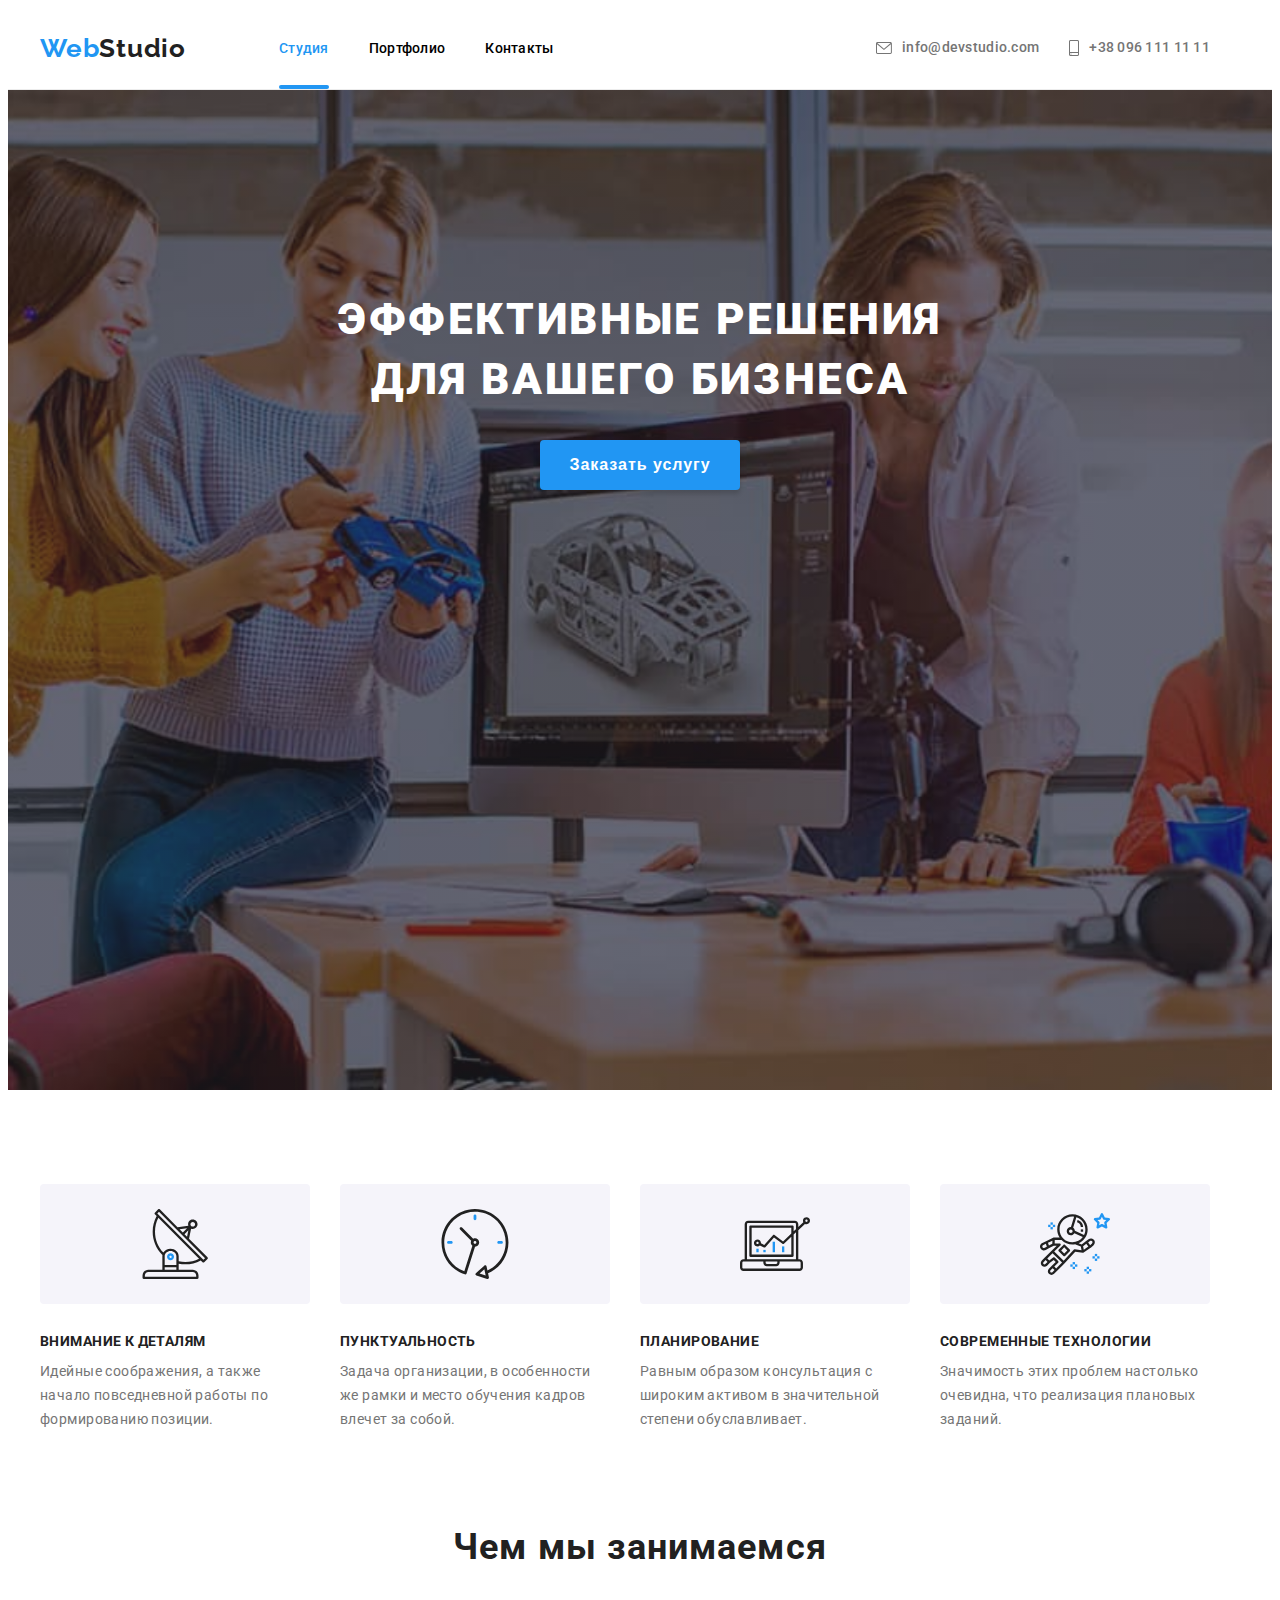
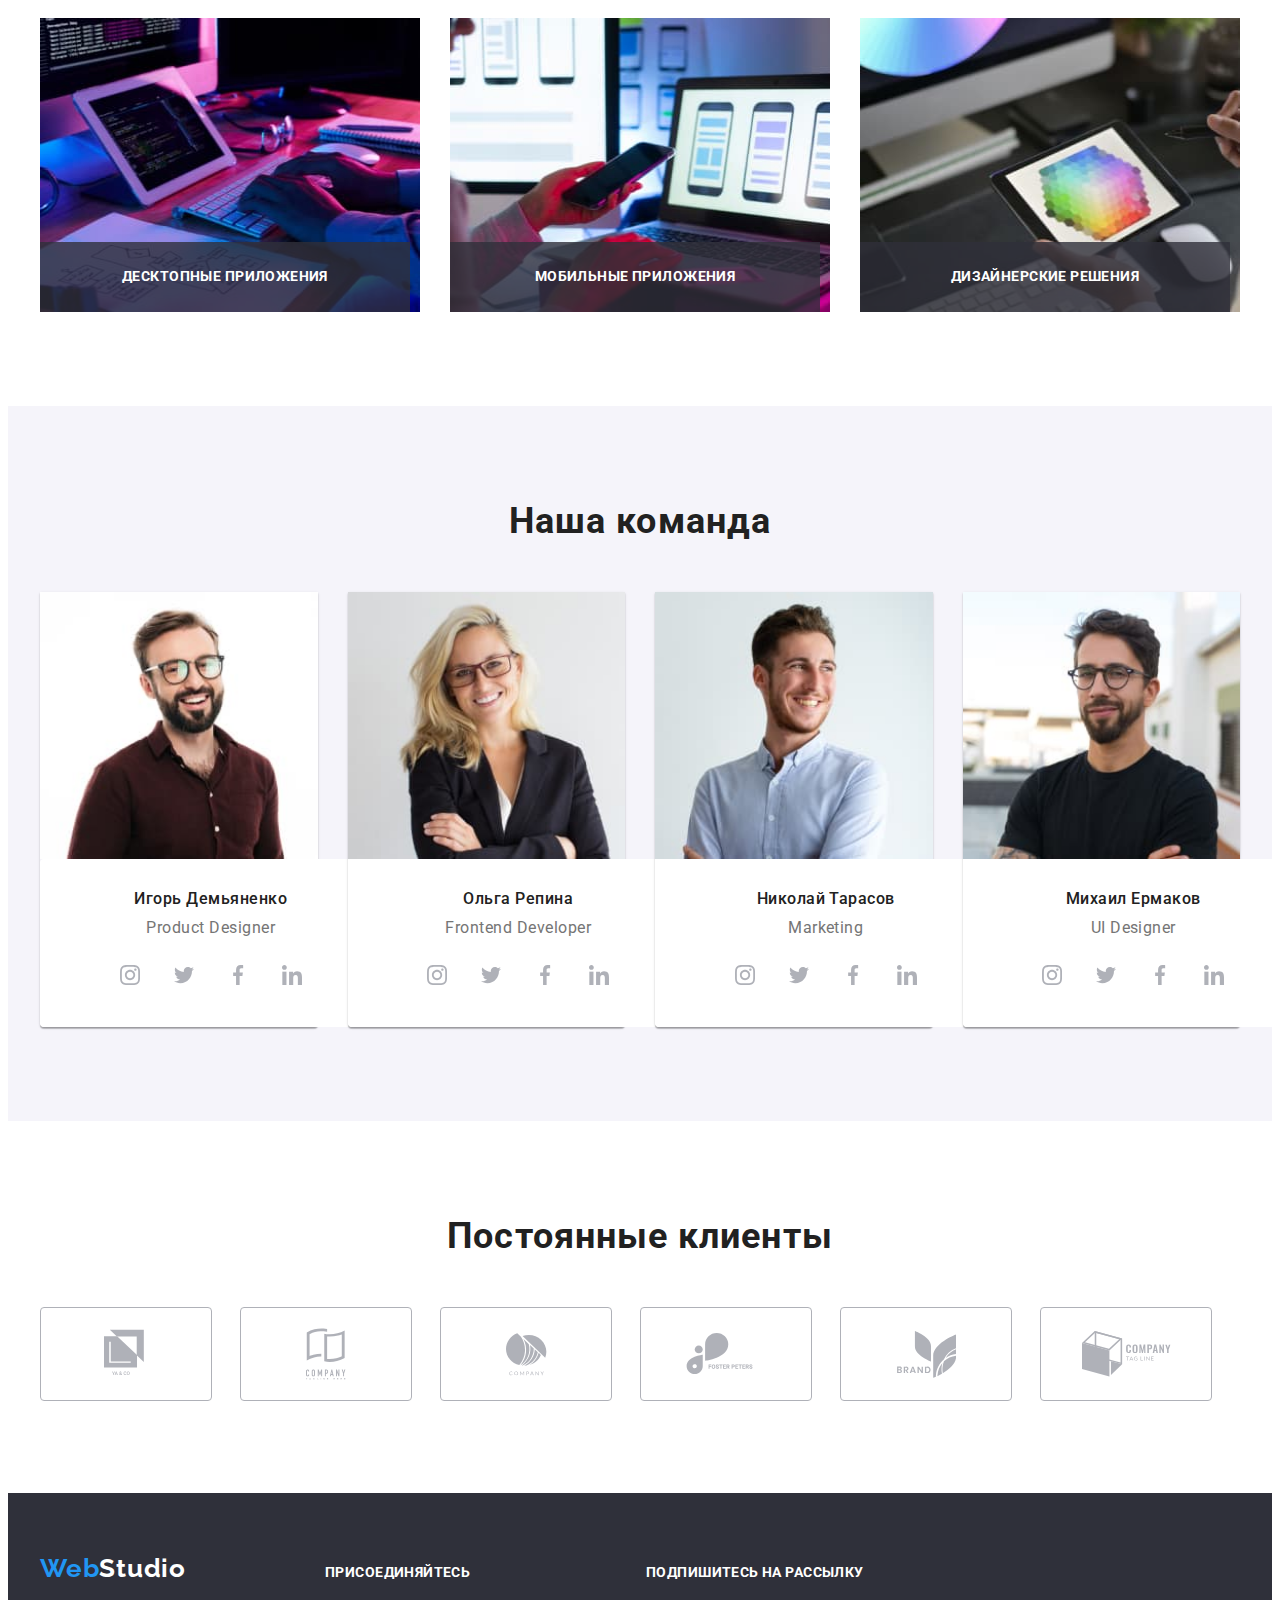
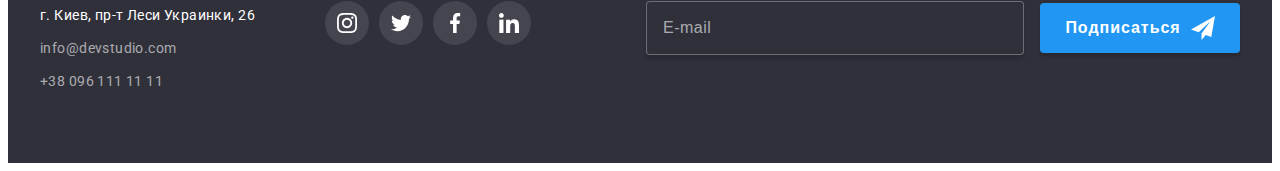
==== commit b9774263: "ДЗ 8 ver. 1" ====
--- a/index.html
+++ b/index.html
@@ -79,7 +79,7 @@
                 <ul class="list mobile-auth">
                     <li class="mobile-auth__item">
                         <a class="link mobile-auth__link mobile-auth__link__active" href="mailto:info@example.com">
-                            info@example.com</a>
+                            info@devstudio.com</a>
                     </li>
                     <li class="mobile-auth__item">
                         <a class="link mobile-auth__link" href="tel:+380961111111">
--- a/css/main.min.css
+++ b/css/main.min.css
@@ -1,2 +1,2 @@
-:root{--main-font: "Roboto", sans-serif;--secondary-font: "Raleway", sans-serif;--accent-color: #2196f3;--footer-color: #2f303a;--background-color: #ffffff;--font-color: #212121;--description-color: #757575;--secondary-background: #f5f4fa;--adress-color: rgba(255, 255, 255, 0.6);--border-cards: #eeeeee;--accent-mobile-padding-top: 60px;--accent-mobile-padding-bottom: 60px;--accent-padding-top: 94px;--accent-padding-bottom: 94px;--color-link: #afb1b8;--color-footer-link: rgba(255, 255, 255, 0.1);--color-border-header: #ececec;--color-hover-btn: #188ce8}.visually-hidden{position:absolute !important;clip:rect(1px 1px 1px 1px);clip:rect(1px, 1px, 1px, 1px);padding:0 !important;border:0 !important;height:1px !important;width:1px !important;overflow:hidden}body{font-family:var(--main-font);background-color:var(--background-color)}h1,h2,h3,h4,h5,h6,p{margin:0}ul,ol{margin:0;padding:0}img{display:block;max-width:100%;width:100%}.link{text-decoration:none}.list{list-style:none}.address{font-style:normal}.title{font-weight:700;font-size:28px;line-height:1.17;letter-spacing:0.03em;color:var(--font-color);text-align:center;margin-bottom:30px}@media screen and (min-width: 1200px){.title{font-size:36px;margin-bottom:50px}}.container{padding-left:15px;padding-right:15px}.header .container{display:flex;align-items:center;justify-content:space-between}@media screen and (min-width: 480px){.container{max-width:480px;margin:0 auto}}@media screen and (min-width: 768px){.container{max-width:768px}.about .container{display:flex}}@media screen and (min-width: 1200px){.container{max-width:1200px}}.logo{font-family:var(--secondary-font);font-weight:700;font-size:24px;line-height:1.19;letter-spacing:0.03em}@media screen and (min-width: 1200px){.logo{font-size:26px}}.logo_theme_light{color:var(--font-color);padding:16px 0px}@media screen and (min-width: 768px){.logo_theme_light{margin-right:88px;padding:26px 0px}}@media screen and (min-width: 1200px){.logo_theme_light{margin-right:93px;padding-top:24px;padding-bottom:25px}}.logo_theme_dark{color:var(--background-color)}.logo_accent-text{color:var(--accent-color)}.button{font-size:16px;line-height:1.88;letter-spacing:0.06em;cursor:pointer;border:none;border-radius:4px}.social-list{display:flex;flex-wrap:wrap;justify-content:center;align-items:center;margin-top:16px;width:100%;max-width:100%}.social-list__item{display:flex;justify-content:center;align-items:center}.social-list__item:not(:last-child){margin-right:10px}.social-list__link{display:flex;justify-content:center;align-items:center;width:44px;height:44px;border-radius:50%;background-color:var(--background-color);fill:var(--color-link);transition:fill 250ms cubic-bezier(0.4, 0, 0.2, 1),background-color 250ms cubic-bezier(0.4, 0, 0.2, 1)}.social-list__link:hover,.social-list__link:focus{fill:var(--background-color);background-color:var(--accent-color)}.backdrop{position:fixed;top:0;left:0;width:100vw;height:100vh;background-color:rgba(0,0,0,0.2);opacity:1;transition:opacity 250ms cubic-bezier(0.4, 0, 0.2, 1);overflow-y:scroll}.backdrop.is-hidden{visibility:hidden;opacity:0;pointer-events:none}@media screen and (max-width: 767px){.backdrop{padding:93px 15px}}@media screen and (min-width: 768px) and (max-width: 1199px){.backdrop{padding:207px 159px}}.is-hidden{opacity:0;visibility:hidden;pointer-events:none}@media screen and (min-width: 1200px){.is-hidden{transform:translate(-50%, -50%) scale(0.5)}}.modal{position:relative;left:50%;top:50%;transform:translate(-50%, -50%);background-color:var(--background-color);box-shadow:0px 1px 3px rgba(0,0,0,0.12),0px 1px 1px rgba(0,0,0,0.14),0px 2px 1px rgba(0,0,0,0.2);border-radius:4px;padding:40px}@media screen and (max-width: 1199px){.modal{max-width:450px;min-height:609px;margin-left:0 auto;margin-right:0 auto}}@media screen and (min-width: 1200px){.modal{position:absolute;top:50%;left:50%;max-width:528px;min-height:581px;transform:translate(-50%, -50%)}}.modal__btn-close{position:absolute;top:8px;right:8px;width:30px;height:30px;background-color:var(--background-color);border:1px solid rgba(0,0,0,0.1);border-radius:50%;cursor:pointer;transition:fill 250ms cubic-bezier(0.4, 0, 0.2, 1)}.modal__btn-close:hover,.modal__btn-close:focus{fill:var(--accent-color)}.modal__text{display:block;justify-content:center;font-weight:700;font-size:20px;line-height:1.15;text-align:center;color:var(--font-color);margin-bottom:12px}.modal-form{display:flex;flex-direction:column}.modal-form__field{font-size:12px;line-height:1.17;letter-spacing:0.01em;color:var(--description-color);margin-top:10px}.modal-form__input-wrapper{display:block;position:relative;margin-top:4px}.modal-form__input{width:100%;height:40px;border:1px solid rgba(33,33,33,0.2);border-radius:4px;padding-left:42px;transition:border-color 250ms cubic-bezier(0.4, 0, 0.2, 1)}.modal-form__input:focus{outline:none;border-color:var(--accent-color)}.modal-form__icon{position:absolute;display:block;top:50%;left:12px;transform:translateY(-50%);transition:fill 250ms cubic-bezier(0.4, 0, 0.2, 1)}.modal-form__input:focus+.modal-form__icon{fill:var(--accent-color)}.modal-form__message{width:100%;height:120px;border:1px solid rgba(33,33,33,0.2);border-radius:4px;padding:12px 16px;resize:none;margin-top:4px;transition:border-color 250ms cubic-bezier(0.4, 0, 0.2, 1)}.modal-form__message:focus{outline:none;border-color:var(--accent-color)}.modal-form__message::placeholder{font-size:12px;font-weight:400;line-height:1.17;letter-spacing:0.01em;color:rgba(117,117,117,0.5)}.modal-form__check-desc{font-size:14px;line-height:1.71;letter-spacing:0.03em;color:var(--description-color);margin-top:20px;text-align:center}.modal-form__check-desc::before{display:inline-block;content:"";width:16px;height:15px;border:2px solid var(--font-color);border-radius:4px;cursor:pointer;margin-right:8px;transition:border 250ms cubic-bezier(0.4, 0, 0.2, 1)}.modal-form__term:checked+.modal-form__check-desc::before{background-image:url(../images/icon-check.svg);background-color:var(--accent-color);background-position:center;border-color:var(--accent-color);box-shadow:0px 1px 3px rgba(0,0,0,0.12),0px 1px 1px rgba(0,0,0,0.14),0px 2px 1px rgba(0,0,0,0.2)}.modal-form__term:focus+.modal-form__check-desc::before{border:2px solid var(--accent-color)}.modal-form__btn{align-self:center;margin-top:30px}.modal-form__btn:hover,.modal-form__btn:focus{background-color:var(--color-hover-btn)}.modal-form__link{color:var(--accent-color)}.header{border-bottom:1px solid #ececec}@media screen and (max-width: 767px){.header{padding:10px 15px}.menu{display:none}.contact-list{display:none}.burger-btn{display:inline-flex;color:var(--color-title);border:none;padding:0;margin:0;cursor:pointer;background-color:transparent}.burger-btn:hover,.burger-btn:focus{fill:var(--accent-color)}.mobile-menu__button{position:absolute;top:10px;right:15px;display:inline-flex;color:var(--color-title);border:none;padding:0;margin:0;cursor:pointer;background-color:transparent;transition:fill 250ms cubic-bezier(0.4, 0, 0.2, 1)}.mobile-menu__button:hover,.mobile-menu__button:focus{fill:var(--accent-color)}.mobile{margin-top:auto}.mobile-menu{display:flex;flex-direction:column;position:fixed;top:0;left:50%;opacity:0;visibility:hidden;pointer-events:none;overflow-y:scroll;width:100vw;height:100vh;max-width:767px;padding:48px 40px;background-color:#ffffff;box-shadow:0px 4px 8px rgba(0,0,0,0.04),0px 2px 4px rgba(0,0,0,0.08),0px 1px 3px rgba(0,0,0,0.16);transition:transform 250ms cubic-bezier(0.4, 0, 0.2, 1),box-shadow 250ms cubic-bezier(0.4, 0, 0.2, 1)}}@media screen and (max-width: 767px) and (max-width: 479px){.mobile-menu{padding-left:15px;padding-right:15px}}@media screen and (max-width: 767px){.mobile-menu.is-open{transform:translateX(-50%);opacity:1;visibility:visible;pointer-events:auto;z-index:1}.mobile-nav__item{margin-bottom:32px;font-weight:500;letter-spacing:0.02em;font-size:40px;line-height:1.18}}@media screen and (max-width: 767px) and (max-width: 479px){.mobile-nav__item{font-size:34px}}@media screen and (max-width: 767px){.mobile-nav__link{color:var(--color-title);transition:color 250ms cubic-bezier(0.4, 0, 0.2, 1)}.mobile-nav__link:hover,.mobile-nav__link:focus{color:var(--accent-color)}.mobile-nav__link__active{color:var(--accent-color)}.mobile-messenger{display:flex}.mobile-messenger__item{position:relative;font-weight:500;font-size:18px;line-height:1.22;letter-spacing:0.02em}}@media screen and (max-width: 767px) and (max-width: 479px){.mobile-messenger__item{font-size:14px}}@media screen and (max-width: 767px){.mobile-messenger__item:not(:last-child){margin-right:20px}.mobile-messenger__item:not(:last-child)::after{position:absolute;content:"";display:block;top:0;right:-10px;height:100%;width:1px;background-color:rgba(33,33,33,0.2)}.mobile-messenger__link{color:var(--accent-color)}.mobile-auth{margin-bottom:64px}.mobile-auth__item{font-weight:500;font-size:24px;line-height:1.17;letter-spacing:0.02em}}@media screen and (max-width: 767px) and (max-width: 479px){.mobile-auth__item{font-size:18px}}@media screen and (max-width: 767px){.mobile-auth__item+.mobile-auth__item{margin-top:32px}.mobile-auth__link{color:var(--color-subtext)}.mobile-auth__link__active{font-size:34px;line-height:1.18;color:var(--accent-color)}}@media screen and (max-width: 767px) and (max-width: 479px){.mobile-auth__link__active{font-size:28px}}@media screen and (min-width: 768px){.burger-btn{display:none}.mobile-menu{display:none}.navigation{display:flex;align-items:center}.menu{display:flex;align-items:center}.menu__item:not(:last-child){margin-right:40px}.menu__link{font-weight:500;font-size:14px;line-height:1.14;letter-spacing:0.02em;padding-top:33px;color:var(--color-title);display:block;transition-property:all;transition:color 250ms cubic-bezier(0.4, 0, 0.2, 1);padding-bottom:32px}.menu__link:hover,.menu__link:focus{color:var(--accent-color)}.menu__link_current{color:var(--accent-color);position:relative}.menu__link_current::after{position:absolute;display:block;content:"";width:100%;height:4px;background:var(--accent-color);border-radius:2px;bottom:0px}}@media screen and (min-width: 768px) and (min-width: 1200px){.menu__link_current::after{bottom:0px}}@media screen and (min-width: 768px){.contact-list{display:block;justify-content:center;align-items:center;font-weight:500;font-size:12px;line-height:1.16;letter-spacing:0.02em}}@media screen and (min-width: 768px) and (min-width: 1200px){.contact-list{display:flex;margin-left:auto;font-weight:500;font-size:14px;line-height:1.14;letter-spacing:0.02em;align-items:center}.contact-list__item{margin-right:30px}}@media screen and (min-width: 768px) and (max-width: 1199px){.contact-list__item:not(:last-child){margin-bottom:10px}}@media screen and (min-width: 768px){.contact-list__logo{display:flex;align-items:center;color:var(--description-color);transition-property:all;transition:color 250ms cubic-bezier(0.4, 0, 0.2, 1)}}@media screen and (min-width: 768px) and (min-width: 1200px){.contact-list__logo{padding-top:32px;padding-bottom:32px}}@media screen and (min-width: 768px) and (max-width: 1199px){.contact-list__logo{padding-top:20px}.contact-list__logo-link{padding-top:0;padding-bottom:20px}}@media screen and (min-width: 768px){.contact-list__logo:hover,.contact-list__logo:focus{color:var(--accent-color)}.contact-list__icon-header{margin-right:10px;fill:var(--description-color);transition-property:all;transition:fill 250ms cubic-bezier(0.4, 0, 0.2, 1)}.contact-list__logo:hover .contact-list__icon-header,.contact-list__logo:focus .contact-list__icon-header{fill:var(--accent-color)}}.hero{background-repeat:no-repeat;background-size:cover;background-position:center;margin-right:auto;margin-left:auto;height:400px;background-image:linear-gradient(rgba(47,48,58,0.4), rgba(47,48,58,0.4)),url(../images/hero/bg-hero-mobile.jpg)}@media screen and (min-device-pixel-ratio: 2), screen and (min-resolution: 192dpi), screen and (min-resolution: 2dppx){.hero{background-image:linear-gradient(to bottom, rgba(47,48,58,0.4), rgba(47,48,58,0.4)),url(../images/hero/bg-hero-mobile@2x.jpg)}}@media screen and (min-width: 768px){.hero{background-image:linear-gradient(to bottom, rgba(47,48,58,0.4), rgba(47,48,58,0.4)),url(../images/hero/bg-hero-tablet.jpg)}}@media screen and (min-width: 768px) and (min-device-pixel-ratio: 2), screen and (min-width: 768px) and (min-resolution: 192dpi), screen and (min-width: 768px) and (min-resolution: 2dppx){.hero{background-image:linear-gradient(to bottom, rgba(47,48,58,0.4), rgba(47,48,58,0.4)),url(../images/hero/bg-hero-tablet@2x.jpg)}}@media screen and (min-width: 1200px){.hero{max-width:1600px;height:600px;background-image:linear-gradient(to bottom, rgba(47,48,58,0.4), rgba(47,48,58,0.4)),url(../images/hero/bg-hero-desktop.jpg)}}@media screen and (min-width: 1200px) and (min-device-pixel-ratio: 2), screen and (min-width: 1200px) and (min-resolution: 192dpi), screen and (min-width: 1200px) and (min-resolution: 2dppx){.hero{background-image:linear-gradient(to bottom, rgba(47,48,58,0.4), rgba(47,48,58,0.4)),url(../images/hero/bg-hero-desktop@2x.jpg)}}.hero__container{display:flex;flex-direction:column;justify-content:center;align-items:center;text-align:center;padding:118px 44px}@media screen and (min-width: 768px){.hero__container{padding-left:204px;padding-right:204px}}@media screen and (min-width: 1200px){.hero__container{padding:200px 252px}}.hero__title{margin-bottom:30px;font-weight:900;font-size:26px;line-height:1.62;text-align:center;letter-spacing:0.06em;text-transform:uppercase;color:var(--background-color)}@media screen and (min-width: 1200px){.hero__title{font-size:44px;line-height:1.36}}.hero__btn{display:inline-block;font-weight:700;background-color:var(--accent-color);color:var(--background-color);height:50px;width:200px;left:700px;top:430px;box-shadow:0px 4px 4px 0px rgba(0,0,0,0.15);transition:background-color 250ms cubic-bezier(0.4, 0, 0.2, 1)}.hero__btn:hover,.hero__btn:focus{background-color:var(--color-hover-btn)}.features{padding-top:var(--accent-mobile-padding-top);padding-bottom:var(--accent-mobile-padding-bottom)}@media screen and (min-width: 1200px){.features{padding-top:var(--accent-padding-top);padding-bottom:var(--accent-padding-bottom)}}.features__list{align-items:center}@media screen and (min-width: 768px){.features__list{display:flex;flex-wrap:wrap;align-items:baseline;margin-left:-30px;margin-top:-30px}}.features__item{width:100%}.features__item:not(:last-child){margin-bottom:30px}@media screen and (min-width: 768px){.features__item{width:354px;margin-left:30px;margin-top:30px}.features__item:not(:last-child){margin-bottom:unset}}@media screen and (min-width: 1200px){.features__item{width:270px}}.features__icon{display:flex;justify-content:center;align-items:center;width:100%;height:120px;background:var(--secondary-background);border-radius:4px;margin-bottom:30px}.features__logo{height:70px;width:70px}.features__subtitle{text-transform:uppercase;font-weight:700;font-size:14px;line-height:1.14;letter-spacing:0.03em;color:var(--font-color);margin-bottom:10px;text-align:center}@media screen and (min-width: 768px){.features__subtitle{text-align:left}}.features__description{font-size:14px;line-height:1.71;letter-spacing:0.03em;color:var(--description-color)}.services{display:none;padding-bottom:var(--accent-padding-bottom)}@media screen and (min-width: 1200px){.services{display:block}}.services__list{display:flex;align-items:center;margin-left:-30px;margin-top:-30px}.services__item{flex-basis:calc(100% / 3 - 30px);margin-left:30px;margin-top:30px}.services__card{position:relative}.services__text{display:flex;justify-content:center;align-items:center;position:absolute;width:370px;height:70px;bottom:0;left:0;background-color:rgba(47,48,58,0.8);color:var(--background-color);font-size:14px;font-weight:700;line-height:1.14;letter-spacing:0.03em;text-transform:uppercase}.team{background-color:var(--secondary-background);padding-top:var(--accent-mobile-padding-top);padding-bottom:var(--accent-mobile-padding-bottom)}@media screen and (min-width: 1200px){.team{padding-top:var(--accent-padding-top);padding-bottom:var(--accent-padding-bottom)}}.team__list{align-items:center}@media screen and (min-width: 768px){.team__list{display:flex;flex-wrap:wrap;align-items:baseline;margin-left:-30px;margin-top:-30px}}.team__item{width:100%;box-shadow:0px 1px 3px rgba(0,0,0,0.12),0px 1px 1px rgba(0,0,0,0.14),0px 2px 1px rgba(0,0,0,0.2);border-radius:0px 0px 4px 4px}.team__item:not(:last-child){margin-bottom:30px}@media screen and (min-width: 768px){.team__item{width:354px;margin-left:30px;margin-top:30px}.team__item:not(:last-child){margin-bottom:unset}}@media screen and (min-width: 1200px){.team__item{flex-basis:calc(100% / 4 - 30px);width:270px}}.card-employee{width:100%;padding-top:30px;padding-bottom:24px;text-align:center;background-color:var(--background-color);border-radius:4px}@media screen and (min-width: 768px){.card-employee{padding:30px 74px 24px 74px}}@media screen and (min-width: 1200px){.card-employee{padding:30px 32px}}.card-employee__title{font-weight:500;font-size:16px;line-height:1.19;letter-spacing:0.03em;color:var(--font-color);margin-bottom:10px}.card-employee__text{font-size:16px;line-height:1.19;letter-spacing:0.03em;color:var(--description-color)}.clients{padding-top:var(--accent-mobile-padding-top);padding-bottom:var(--accent-mobile-padding-bottom)}@media screen and (min-width: 1200px){.clients{padding-top:var(--accent-padding-top);padding-bottom:var(--accent-padding-bottom)}}.clients__list{align-items:center}@media screen and (min-width: 480px){.clients__list{display:flex;flex-wrap:wrap;margin-left:-30px;margin-top:-30px}}.clients__item{height:92px;width:100%}.clients__item:not(:last-child){margin-bottom:30px}@media screen and (min-width: 480px){.clients__item{width:210px;margin-left:30px;margin-top:30px}.clients__item:not(:last-child){margin-bottom:unset}}@media screen and (min-width: 768px){.clients__item{width:226px}}@media screen and (min-width: 1200px){.clients__item{width:170px}}.clients__link{display:flex;justify-content:center;align-items:center;width:100%;height:100%;background-color:var(--background-color);border:1px solid var(--color-link);border-radius:4px;fill:var(--color-link);transition:fill 250ms cubic-bezier(0.4, 0, 0.2, 1),border 250ms cubic-bezier(0.4, 0, 0.2, 1)}.clients__link:hover,.clients__link:focus{border:1px solid var(--accent-color);fill:var(--accent-color)}.footer{background-color:var(--footer-color);padding-top:60px;padding-bottom:60px}.footer-container{display:flex;flex-direction:column;align-items:center;text-align:center;width:100%}@media screen and (min-width: 768px){.footer-container{flex-direction:row;flex-wrap:wrap;display:flex;align-items:baseline;justify-content:space-evenly}}@media screen and (min-width: 1200px){.footer-container{flex-wrap:nowrap;align-items:baseline;display:flex;text-align:left;margin-bottom:0}}@media screen and (min-width: 1200px){.contacts-section{margin-right:70px}}.address{font-style:normal}.address__list{display:flex;flex-direction:column;align-items:center;margin-top:20px}@media screen and (min-width: 1200px){.address__list{display:block}}.address__item{margin-bottom:8px}@media screen and (min-width: 1200px){.address__item{margin-bottom:9px}}.address__link{font-size:14px;line-height:1.71;letter-spacing:0.03em;color:var(--adress-color);transition:color 250ms cubic-bezier(0.4, 0, 0.2, 1)}.address__link:hover,.address__link:focus{color:var(--accent-color)}.address__link_theme-light{color:var(--background-color);transition:color 250ms cubic-bezier(0.4, 0, 0.2, 1)}.address__link_theme-light:hover,.address__link_theme-light:focus{color:var(--accent-color)}.footer-social-list{display:flex;flex-direction:column;align-items:center;height:80px}@media screen and (max-width: 768px){.footer-social-list{margin-top:60px}}.footer-social-list__list{margin-top:20px;flex-wrap:nowrap}.footer-social-list__text{font-size:14px;font-weight:700;line-height:1.14;letter-spacing:0.03em;color:var(--background-color);text-transform:uppercase}.footer-social-list__link{background-color:var(--color-footer-link);fill:var(--background-color)}@media screen and (max-width: 1199px){.form-field{text-align:center;margin-top:60px}}@media screen and (min-width: 1200px){.form-field{margin-left:auto}}.form-field__text{display:block;font-size:14px;font-weight:700;line-height:1.14;letter-spacing:0.03em;color:var(--background-color);text-transform:uppercase}@media screen and (min-width: 1200px){.form-field__text{text-align:left}}.footer-form{margin-top:20px}@media screen and (max-width: 1199px){.footer-form{text-align:center}}@media screen and (min-width: 1200px){.footer-form{display:block}}.footer-form__input{width:100%;max-width:450px;height:50px;margin-bottom:20px;border:1px solid rgba(255,255,255,0.3);box-shadow:0px 4px 4px rgba(0,0,0,0.15);border-radius:4px;background-color:var(--footer-color);padding-left:16px;color:var(--adress-color)}@media screen and (min-width: 768px) and (max-width: 1199px){.footer-form__input{display:block;width:450px;margin:0 auto 20px}}@media screen and (min-width: 1200px){.footer-form__input{width:358px;margin-right:12px;margin-bottom:0}}.footer-form__input::placeholder{font-size:16px;font-weight:400;line-height:1.25;letter-spacing:0.03em;color:var(--adress-color)}.footer-form__btn{display:inline-flex;justify-content:center;align-items:center}.footer-form__icon{fill:var(--background-color);margin-left:10px}
+:root{--main-font: "Roboto", sans-serif;--secondary-font: "Raleway", sans-serif;--accent-color: #2196f3;--footer-color: #2f303a;--background-color: #ffffff;--font-color: #212121;--description-color: #757575;--secondary-background: #f5f4fa;--adress-color: rgba(255, 255, 255, 0.6);--border-cards: #eeeeee;--accent-mobile-padding-top: 60px;--accent-mobile-padding-bottom: 60px;--accent-padding-top: 94px;--accent-padding-bottom: 94px;--color-link: #afb1b8;--color-footer-link: rgba(255, 255, 255, 0.1);--color-border-header: #ececec;--color-hover-btn: #188ce8}.visually-hidden{position:absolute !important;clip:rect(1px 1px 1px 1px);clip:rect(1px, 1px, 1px, 1px);padding:0 !important;border:0 !important;height:1px !important;width:1px !important;overflow:hidden}body{font-family:var(--main-font);background-color:var(--background-color)}h1,h2,h3,h4,h5,h6,p{margin:0}ul,ol{margin:0;padding:0}img{display:block;max-width:100%;width:100%}.link{text-decoration:none}.list{list-style:none}.address{font-style:normal}.title{font-weight:700;font-size:28px;line-height:1.17;letter-spacing:0.03em;color:var(--font-color);text-align:center;margin-bottom:30px}@media screen and (min-width: 1200px){.title{font-size:36px;margin-bottom:50px}}.container{padding-left:15px;padding-right:15px}.header .container{display:flex;align-items:center;justify-content:space-between}@media screen and (min-width: 480px){.container{max-width:480px;margin:0 auto}}@media screen and (min-width: 768px){.container{max-width:768px}.about .container{display:flex}}@media screen and (min-width: 1200px){.container{max-width:1200px}}.logo{font-family:var(--secondary-font);font-weight:700;font-size:24px;line-height:1.19;letter-spacing:0.03em}@media screen and (min-width: 1200px){.logo{font-size:26px}}.logo_theme_light{color:var(--font-color);padding:16px 0px}@media screen and (min-width: 768px){.logo_theme_light{margin-right:88px;padding:26px 0px}}@media screen and (min-width: 1200px){.logo_theme_light{margin-right:93px;padding-top:24px;padding-bottom:25px}}.logo_theme_dark{color:var(--background-color)}.logo_accent-text{color:var(--accent-color)}.button{font-size:16px;line-height:1.88;letter-spacing:0.06em;cursor:pointer;border:none;border-radius:4px}.social-list{display:flex;flex-wrap:wrap;justify-content:center;align-items:center;margin-top:16px;width:100%;max-width:100%}.social-list__item{display:flex;justify-content:center;align-items:center}.social-list__item:not(:last-child){margin-right:10px}.social-list__link{display:flex;justify-content:center;align-items:center;width:44px;height:44px;border-radius:50%;background-color:var(--background-color);fill:var(--color-link);transition:fill 250ms cubic-bezier(0.4, 0, 0.2, 1),background-color 250ms cubic-bezier(0.4, 0, 0.2, 1)}.social-list__link:hover,.social-list__link:focus{fill:var(--background-color);background-color:var(--accent-color)}.backdrop{position:fixed;top:0;left:0;width:100vw;height:100vh;background-color:rgba(0,0,0,0.2);opacity:1;transition:opacity 250ms cubic-bezier(0.4, 0, 0.2, 1);overflow-y:scroll}.backdrop.is-hidden{visibility:hidden;opacity:0;pointer-events:none}@media screen and (max-width: 767px){.backdrop{padding:93px 15px}}@media screen and (min-width: 768px) and (max-width: 1199px){.backdrop{padding:207px 159px}}.is-hidden{opacity:0;visibility:hidden;pointer-events:none}@media screen and (min-width: 1200px){.is-hidden{transform:translate(-50%, -50%) scale(0.5)}}.modal{position:relative;left:50%;top:50%;transform:translate(-50%, -50%);background-color:var(--background-color);box-shadow:0px 1px 3px rgba(0,0,0,0.12),0px 1px 1px rgba(0,0,0,0.14),0px 2px 1px rgba(0,0,0,0.2);border-radius:4px;padding:40px}@media screen and (max-width: 1199px){.modal{max-width:450px;min-height:609px;margin-left:0 auto;margin-right:0 auto}}@media screen and (min-width: 1200px){.modal{position:absolute;top:50%;left:50%;max-width:528px;min-height:581px;transform:translate(-50%, -50%)}}.modal__btn-close{position:absolute;top:8px;right:8px;width:30px;height:30px;background-color:var(--background-color);border:1px solid rgba(0,0,0,0.1);border-radius:50%;cursor:pointer;transition:fill 250ms cubic-bezier(0.4, 0, 0.2, 1)}.modal__btn-close:hover,.modal__btn-close:focus{fill:var(--accent-color)}.modal__text{display:block;justify-content:center;font-weight:700;font-size:20px;line-height:1.15;text-align:center;color:var(--font-color);margin-bottom:12px}.modal-form{display:flex;flex-direction:column}.modal-form__field{font-size:12px;line-height:1.17;letter-spacing:0.01em;color:var(--description-color);margin-top:10px}.modal-form__input-wrapper{display:block;position:relative;margin-top:4px}.modal-form__input{width:100%;height:40px;border:1px solid rgba(33,33,33,0.2);border-radius:4px;padding-left:42px;transition:border-color 250ms cubic-bezier(0.4, 0, 0.2, 1)}.modal-form__input:focus{outline:none;border-color:var(--accent-color)}.modal-form__icon{position:absolute;display:block;top:50%;left:12px;transform:translateY(-50%);transition:fill 250ms cubic-bezier(0.4, 0, 0.2, 1)}.modal-form__input:focus+.modal-form__icon{fill:var(--accent-color)}.modal-form__message{width:100%;height:120px;border:1px solid rgba(33,33,33,0.2);border-radius:4px;padding:12px 16px;resize:none;margin-top:4px;transition:border-color 250ms cubic-bezier(0.4, 0, 0.2, 1)}.modal-form__message:focus{outline:none;border-color:var(--accent-color)}.modal-form__message::placeholder{font-size:12px;font-weight:400;line-height:1.17;letter-spacing:0.01em;color:rgba(117,117,117,0.5)}.modal-form__check-desc{font-size:14px;line-height:1.71;letter-spacing:0.03em;color:var(--description-color);margin-top:20px;text-align:center}.modal-form__check-desc::before{display:inline-block;content:"";width:16px;height:15px;border:2px solid var(--font-color);border-radius:4px;cursor:pointer;margin-right:8px;transition:border 250ms cubic-bezier(0.4, 0, 0.2, 1)}.modal-form__term:checked+.modal-form__check-desc::before{background-image:url(../images/icon-check.svg);background-color:var(--accent-color);background-position:center;border-color:var(--accent-color);box-shadow:0px 1px 3px rgba(0,0,0,0.12),0px 1px 1px rgba(0,0,0,0.14),0px 2px 1px rgba(0,0,0,0.2)}.modal-form__term:focus+.modal-form__check-desc::before{border:2px solid var(--accent-color)}.modal-form__btn{align-self:center;margin-top:30px}.modal-form__btn:hover,.modal-form__btn:focus{background-color:var(--color-hover-btn)}.modal-form__link{color:var(--accent-color)}.header{border-bottom:1px solid #ececec}@media screen and (max-width: 767px){.header{padding:10px 15px}.menu{display:none}.contact-list{display:none}.burger-btn{display:inline-flex;color:var(--color-title);border:none;padding:0;margin:0;cursor:pointer;background-color:transparent}.burger-btn:hover,.burger-btn:focus{fill:var(--accent-color)}.mobile-menu__button{position:absolute;top:10px;right:15px;display:inline-flex;color:var(--color-title);border:none;padding:0;margin:0;cursor:pointer;background-color:transparent;transition:fill 250ms cubic-bezier(0.4, 0, 0.2, 1)}.mobile-menu__button:hover,.mobile-menu__button:focus{fill:var(--accent-color)}.mobile{margin-top:auto}.mobile-menu{display:flex;flex-direction:column;position:fixed;top:0;left:50%;opacity:0;visibility:hidden;pointer-events:none;overflow-y:scroll;width:100vw;height:100vh;max-width:767px;padding:48px 40px;background-color:#ffffff;box-shadow:0px 4px 8px rgba(0,0,0,0.04),0px 2px 4px rgba(0,0,0,0.08),0px 1px 3px rgba(0,0,0,0.16);transition:transform 250ms cubic-bezier(0.4, 0, 0.2, 1),box-shadow 250ms cubic-bezier(0.4, 0, 0.2, 1)}}@media screen and (max-width: 767px) and (max-width: 479px){.mobile-menu{padding-left:15px;padding-right:15px}}@media screen and (max-width: 767px){.mobile-menu.is-open{transform:translateX(-50%);opacity:1;visibility:visible;pointer-events:auto;z-index:1}.mobile-nav__item{margin-bottom:32px;font-weight:500;letter-spacing:0.02em;font-size:40px;line-height:1.18}}@media screen and (max-width: 767px) and (max-width: 479px){.mobile-nav__item{font-size:34px}}@media screen and (max-width: 767px){.mobile-nav__link{color:var(--color-title);transition:color 250ms cubic-bezier(0.4, 0, 0.2, 1)}.mobile-nav__link:hover,.mobile-nav__link:focus{color:var(--accent-color)}.mobile-nav__link__active{color:var(--accent-color)}.mobile-messenger{display:flex}.mobile-messenger__item{position:relative;font-weight:500;font-size:18px;line-height:1.22;letter-spacing:0.02em}}@media screen and (max-width: 767px) and (max-width: 479px){.mobile-messenger__item{font-size:14px}}@media screen and (max-width: 767px){.mobile-messenger__item:not(:last-child){margin-right:20px}.mobile-messenger__item:not(:last-child)::after{position:absolute;content:"";display:block;top:0;right:-10px;height:100%;width:1px;background-color:rgba(33,33,33,0.2)}.mobile-messenger__link{color:var(--accent-color)}.mobile-auth{margin-bottom:64px}.mobile-auth__item{font-weight:500;font-size:24px;line-height:1.17;letter-spacing:0.02em}}@media screen and (max-width: 767px) and (max-width: 479px){.mobile-auth__item{font-size:18px}}@media screen and (max-width: 767px){.mobile-auth__item+.mobile-auth__item{margin-top:32px}.mobile-auth__link{color:var(--color-subtext)}.mobile-auth__link__active{font-size:34px;line-height:1.18;color:var(--accent-color)}}@media screen and (max-width: 767px) and (max-width: 479px){.mobile-auth__link__active{font-size:28px}}@media screen and (min-width: 768px){.burger-btn{display:none}.mobile-menu{display:none}.navigation{display:flex;align-items:center}.menu{display:flex;align-items:center}.menu__item:not(:last-child){margin-right:40px}.menu__link{font-weight:500;font-size:14px;line-height:1.14;letter-spacing:0.02em;padding-top:33px;color:var(--color-title);display:block;transition-property:all;transition:color 250ms cubic-bezier(0.4, 0, 0.2, 1);padding-bottom:32px}.menu__link:hover,.menu__link:focus{color:var(--accent-color)}.menu__link_current{color:var(--accent-color);position:relative}.menu__link_current::after{position:absolute;display:block;content:"";width:100%;height:4px;background:var(--accent-color);border-radius:2px;bottom:0px}}@media screen and (min-width: 768px) and (min-width: 1200px){.menu__link_current::after{bottom:0px}}@media screen and (min-width: 768px){.contact-list{display:block;justify-content:center;align-items:center;font-weight:500;font-size:12px;line-height:1.16;letter-spacing:0.02em}}@media screen and (min-width: 768px) and (min-width: 1200px){.contact-list{display:flex;margin-left:auto;font-weight:500;font-size:14px;line-height:1.14;letter-spacing:0.02em;align-items:center}.contact-list__item{margin-right:30px}}@media screen and (min-width: 768px) and (max-width: 1199px){.contact-list__item:not(:last-child){margin-bottom:10px}}@media screen and (min-width: 768px){.contact-list__logo{display:flex;align-items:center;color:var(--description-color);transition-property:all;transition:color 250ms cubic-bezier(0.4, 0, 0.2, 1)}}@media screen and (min-width: 768px) and (min-width: 1200px){.contact-list__logo{padding-top:32px;padding-bottom:32px}}@media screen and (min-width: 768px) and (max-width: 1199px){.contact-list__logo{padding-top:20px}.contact-list__logo-link{padding-top:0;padding-bottom:20px}}@media screen and (min-width: 768px){.contact-list__logo:hover,.contact-list__logo:focus{color:var(--accent-color)}.contact-list__icon-header{margin-right:10px;fill:var(--description-color);transition-property:all;transition:fill 250ms cubic-bezier(0.4, 0, 0.2, 1)}.contact-list__logo:hover .contact-list__icon-header,.contact-list__logo:focus .contact-list__icon-header{fill:var(--accent-color)}}.hero{background-repeat:no-repeat;background-size:cover;background-position:center;margin-right:auto;margin-left:auto;height:400px;padding-top:118px;padding-bottom:118px;background-image:linear-gradient(rgba(47,48,58,0.4), rgba(47,48,58,0.4)),url(../images/hero/bg-hero-mobile.jpg)}@media screen and (min-device-pixel-ratio: 2), screen and (min-resolution: 192dpi), screen and (min-resolution: 2dppx){.hero{background-image:linear-gradient(to bottom, rgba(47,48,58,0.4), rgba(47,48,58,0.4)),url(../images/hero/bg-hero-mobile@2x.jpg)}}@media screen and (min-width: 768px){.hero{background-image:linear-gradient(to bottom, rgba(47,48,58,0.4), rgba(47,48,58,0.4)),url(../images/hero/bg-hero-tablet.jpg)}}@media screen and (min-width: 768px) and (min-device-pixel-ratio: 2), screen and (min-width: 768px) and (min-resolution: 192dpi), screen and (min-width: 768px) and (min-resolution: 2dppx){.hero{background-image:linear-gradient(to bottom, rgba(47,48,58,0.4), rgba(47,48,58,0.4)),url(../images/hero/bg-hero-tablet@2x.jpg)}}@media screen and (min-width: 1200px){.hero{padding-top:200px;padding-bottom:200px;max-width:1600px;height:600px;background-image:linear-gradient(to bottom, rgba(47,48,58,0.4), rgba(47,48,58,0.4)),url(../images/hero/bg-hero-desktop.jpg)}}@media screen and (min-width: 1200px) and (min-device-pixel-ratio: 2), screen and (min-width: 1200px) and (min-resolution: 192dpi), screen and (min-width: 1200px) and (min-resolution: 2dppx){.hero{background-image:linear-gradient(to bottom, rgba(47,48,58,0.4), rgba(47,48,58,0.4)),url(../images/hero/bg-hero-desktop@2x.jpg)}}.hero__container{display:flex;flex-direction:column;justify-content:center;align-items:center;text-align:center}@media screen and (min-width: 768px){.hero__container{padding-left:204px;padding-right:204px}}.hero__title{margin-bottom:30px;font-weight:900;font-size:26px;line-height:1.62;text-align:center;letter-spacing:0.06em;text-transform:uppercase;color:var(--background-color)}@media screen and (min-width: 480px){.hero__title{width:360px}}@media screen and (min-width: 1200px){.hero__title{width:696px;font-size:44px;line-height:1.36}}.hero__btn{display:inline-block;font-weight:700;background-color:var(--accent-color);color:var(--background-color);height:50px;width:200px;left:700px;top:430px;box-shadow:0px 4px 4px 0px rgba(0,0,0,0.15);transition:background-color 250ms cubic-bezier(0.4, 0, 0.2, 1)}.hero__btn:hover,.hero__btn:focus{background-color:var(--color-hover-btn)}.features{padding-top:var(--accent-mobile-padding-top);padding-bottom:var(--accent-mobile-padding-bottom)}@media screen and (min-width: 1200px){.features{padding-top:var(--accent-padding-top);padding-bottom:var(--accent-padding-bottom)}}.features__list{align-items:center}@media screen and (min-width: 768px){.features__list{display:flex;flex-wrap:wrap;align-items:baseline;margin-left:-30px;margin-top:-30px}}.features__item{width:100%}.features__item:not(:last-child){margin-bottom:30px}@media screen and (min-width: 768px){.features__item{width:354px;margin-left:30px;margin-top:30px}.features__item:not(:last-child){margin-bottom:unset}}@media screen and (min-width: 1200px){.features__item{width:270px}}.features__icon{display:flex;justify-content:center;align-items:center;width:100%;height:120px;background:var(--secondary-background);border-radius:4px;margin-bottom:30px}.features__logo{height:70px;width:70px}.features__subtitle{text-transform:uppercase;font-weight:700;font-size:14px;line-height:1.14;letter-spacing:0.03em;color:var(--font-color);margin-bottom:10px;text-align:center}@media screen and (min-width: 768px){.features__subtitle{text-align:left}}.features__description{font-size:14px;line-height:1.71;letter-spacing:0.03em;color:var(--description-color)}.services{display:none;padding-bottom:var(--accent-padding-bottom)}@media screen and (min-width: 1200px){.services{display:block}}.services__list{display:flex;align-items:center;margin-left:-30px;margin-top:-30px}.services__item{flex-basis:calc(100% / 3 - 30px);margin-left:30px;margin-top:30px}.services__card{position:relative}.services__text{display:flex;justify-content:center;align-items:center;position:absolute;width:370px;height:70px;bottom:0;left:0;background-color:rgba(47,48,58,0.8);color:var(--background-color);font-size:14px;font-weight:700;line-height:1.14;letter-spacing:0.03em;text-transform:uppercase}.team{background-color:var(--secondary-background);padding-top:var(--accent-mobile-padding-top);padding-bottom:var(--accent-mobile-padding-bottom)}@media screen and (min-width: 1200px){.team{padding-top:var(--accent-padding-top);padding-bottom:var(--accent-padding-bottom)}}.team__list{align-items:center}@media screen and (min-width: 768px){.team__list{display:flex;flex-wrap:wrap;align-items:baseline;margin-left:-30px;margin-top:-30px}}.team__item{width:100%;box-shadow:0px 1px 3px rgba(0,0,0,0.12),0px 1px 1px rgba(0,0,0,0.14),0px 2px 1px rgba(0,0,0,0.2);border-radius:0px 0px 4px 4px}.team__item:not(:last-child){margin-bottom:30px}@media screen and (min-width: 768px){.team__item{width:354px;margin-left:30px;margin-top:30px}.team__item:not(:last-child){margin-bottom:unset}}@media screen and (min-width: 1200px){.team__item{flex-basis:calc(100% / 4 - 30px);width:270px}}.card-employee{width:100%;padding:30px 32px 24px 32px;text-align:center;background-color:var(--background-color);border-radius:4px}@media screen and (min-width: 768px){.card-employee{padding:30px 74px 24px 74px}}@media screen and (min-width: 1200px){.card-employee{padding:30px 32px}}.card-employee__title{font-weight:500;font-size:16px;line-height:1.19;letter-spacing:0.03em;color:var(--font-color);margin-bottom:10px}.card-employee__text{font-size:16px;line-height:1.19;letter-spacing:0.03em;color:var(--description-color)}.clients{padding-top:var(--accent-mobile-padding-top);padding-bottom:var(--accent-mobile-padding-bottom)}@media screen and (min-width: 1200px){.clients{padding-top:var(--accent-padding-top);padding-bottom:var(--accent-padding-bottom)}}.clients__list{align-items:center}@media screen and (min-width: 480px){.clients__list{display:flex;flex-wrap:wrap;margin-left:-30px;margin-top:-30px}}.clients__item{height:92px;width:100%}.clients__item:not(:last-child){margin-bottom:30px}@media screen and (min-width: 480px){.clients__item{width:210px;margin-left:30px;margin-top:30px}.clients__item:not(:last-child){margin-bottom:unset}}@media screen and (min-width: 768px){.clients__item{width:226px}}@media screen and (min-width: 1200px){.clients__item{width:170px}}.clients__link{display:flex;justify-content:center;align-items:center;width:100%;height:100%;background-color:var(--background-color);border:1px solid var(--color-link);border-radius:4px;fill:var(--color-link);transition:fill 250ms cubic-bezier(0.4, 0, 0.2, 1),border 250ms cubic-bezier(0.4, 0, 0.2, 1)}.clients__link:hover,.clients__link:focus{border:1px solid var(--accent-color);fill:var(--accent-color)}.footer{background-color:var(--footer-color);padding-top:60px;padding-bottom:60px}.footer-container{display:flex;flex-direction:column;align-items:center;text-align:center;width:100%}@media screen and (min-width: 768px){.footer-container{flex-direction:row;flex-wrap:wrap;display:flex;align-items:baseline;justify-content:space-evenly}}@media screen and (min-width: 1200px){.footer-container{flex-wrap:nowrap;align-items:baseline;display:flex;text-align:left;margin-bottom:0}}@media screen and (min-width: 1200px){.contacts-section{margin-right:70px}}.address{font-style:normal}.address__list{display:flex;flex-direction:column;align-items:center;margin-top:20px}@media screen and (min-width: 1200px){.address__list{display:block}}.address__item{margin-bottom:8px}@media screen and (min-width: 1200px){.address__item{margin-bottom:9px}}.address__link{font-size:14px;line-height:1.71;letter-spacing:0.03em;color:var(--adress-color);transition:color 250ms cubic-bezier(0.4, 0, 0.2, 1)}.address__link:hover,.address__link:focus{color:var(--accent-color)}.address__link_theme-light{color:var(--background-color);transition:color 250ms cubic-bezier(0.4, 0, 0.2, 1)}.address__link_theme-light:hover,.address__link_theme-light:focus{color:var(--accent-color)}.footer-social-list{display:flex;flex-direction:column;align-items:center;height:80px}@media screen and (max-width: 768px){.footer-social-list{margin-top:60px}}@media screen and (min-width: 1200px){.footer-social-list{align-items:flex-start}}.footer-social-list__list{margin-top:20px;flex-wrap:nowrap}.footer-social-list__text{font-size:14px;font-weight:700;line-height:1.14;letter-spacing:0.03em;color:var(--background-color);text-transform:uppercase}.footer-social-list__link{background-color:var(--color-footer-link);fill:var(--background-color)}@media screen and (max-width: 1199px){.form-field{text-align:center;margin-top:60px}}@media screen and (min-width: 1200px){.form-field{margin-left:auto}}.form-field__text{display:block;font-size:14px;font-weight:700;line-height:1.14;letter-spacing:0.03em;color:var(--background-color);text-transform:uppercase}@media screen and (min-width: 1200px){.form-field__text{text-align:left}}.footer-form{margin-top:20px}@media screen and (max-width: 1199px){.footer-form{text-align:center}}@media screen and (min-width: 1200px){.footer-form{display:block}}.footer-form__input{width:100%;max-width:450px;height:50px;margin-bottom:20px;border:1px solid rgba(255,255,255,0.3);box-shadow:0px 4px 4px rgba(0,0,0,0.15);border-radius:4px;background-color:var(--footer-color);padding-left:16px;color:var(--adress-color)}@media screen and (min-width: 768px) and (max-width: 1199px){.footer-form__input{display:block;width:450px;margin:0 auto 20px}}@media screen and (min-width: 1200px){.footer-form__input{width:358px;margin-right:12px;margin-bottom:0}}.footer-form__input::placeholder{font-size:16px;font-weight:400;line-height:1.25;letter-spacing:0.03em;color:var(--adress-color)}.footer-form__btn{display:inline-flex;justify-content:center;align-items:center}.footer-form__icon{fill:var(--background-color);margin-left:10px}
 /*# sourceMappingURL=main.min.css.map */